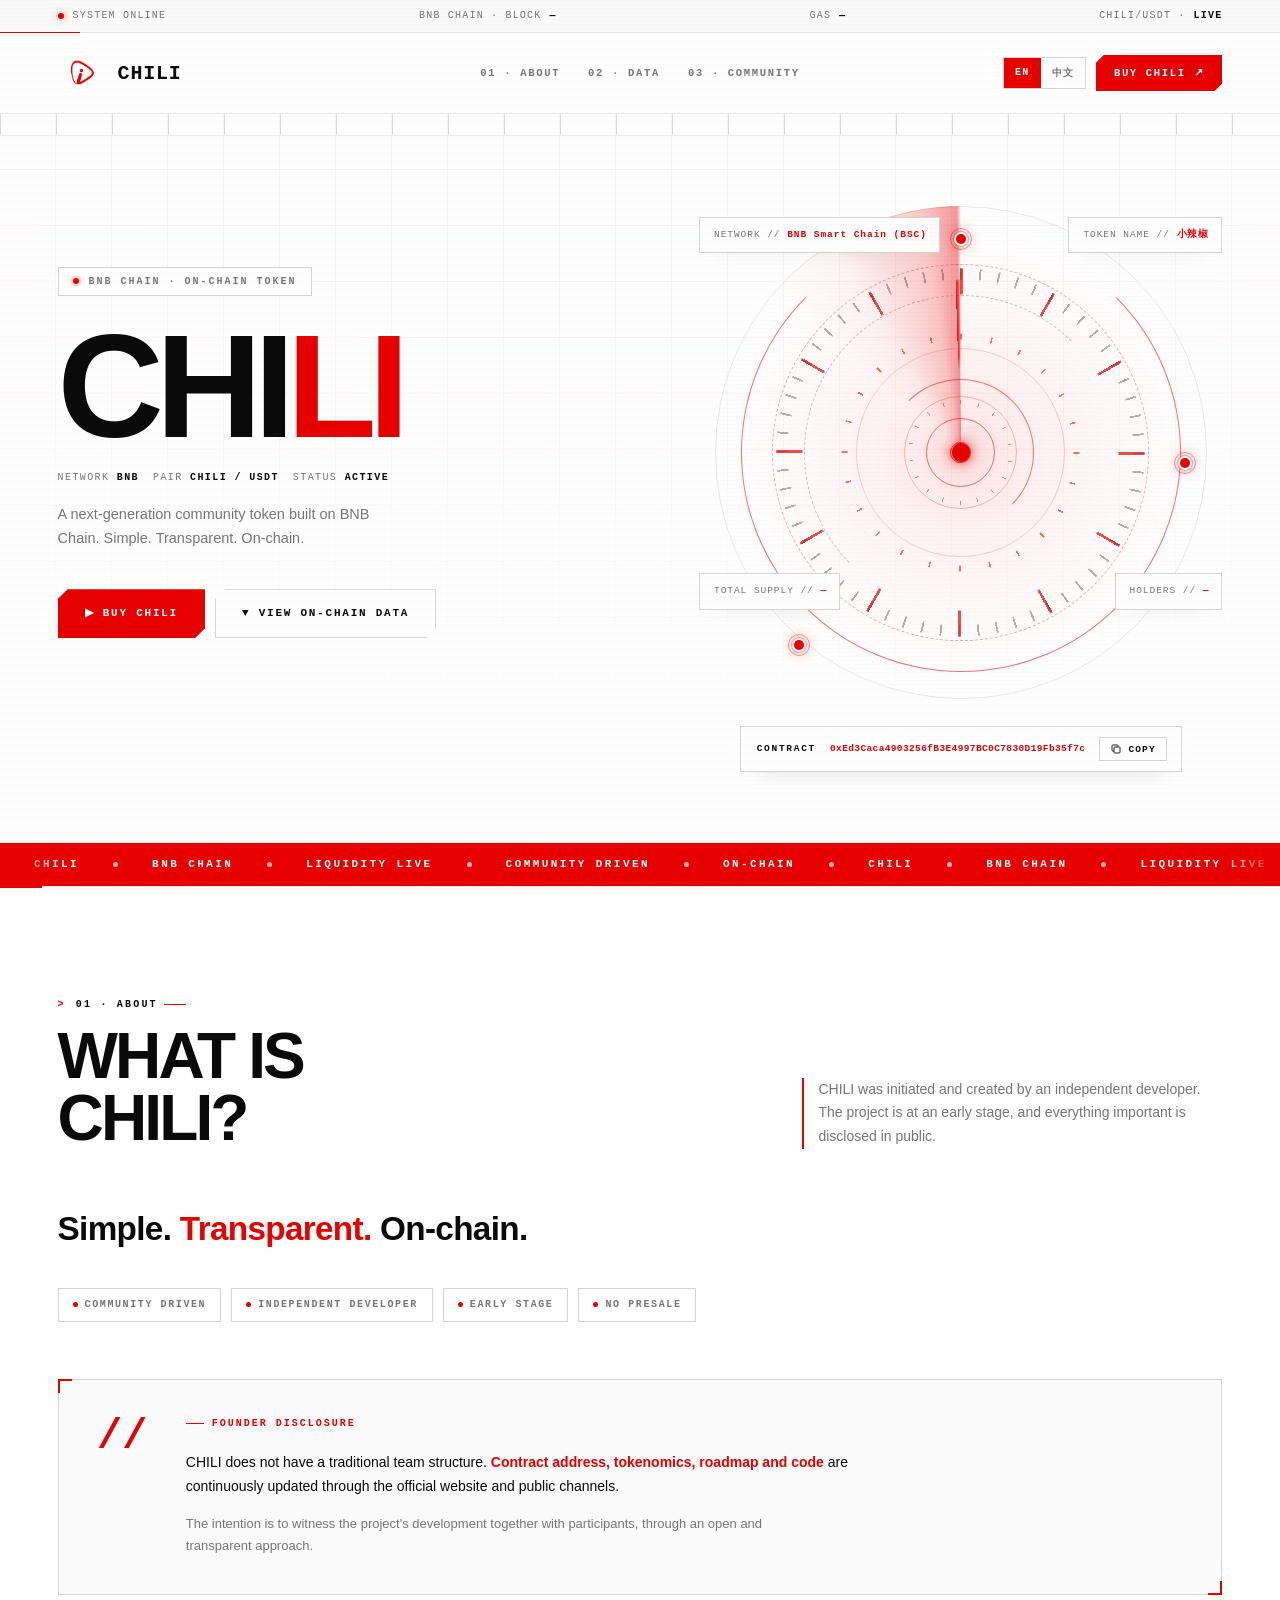
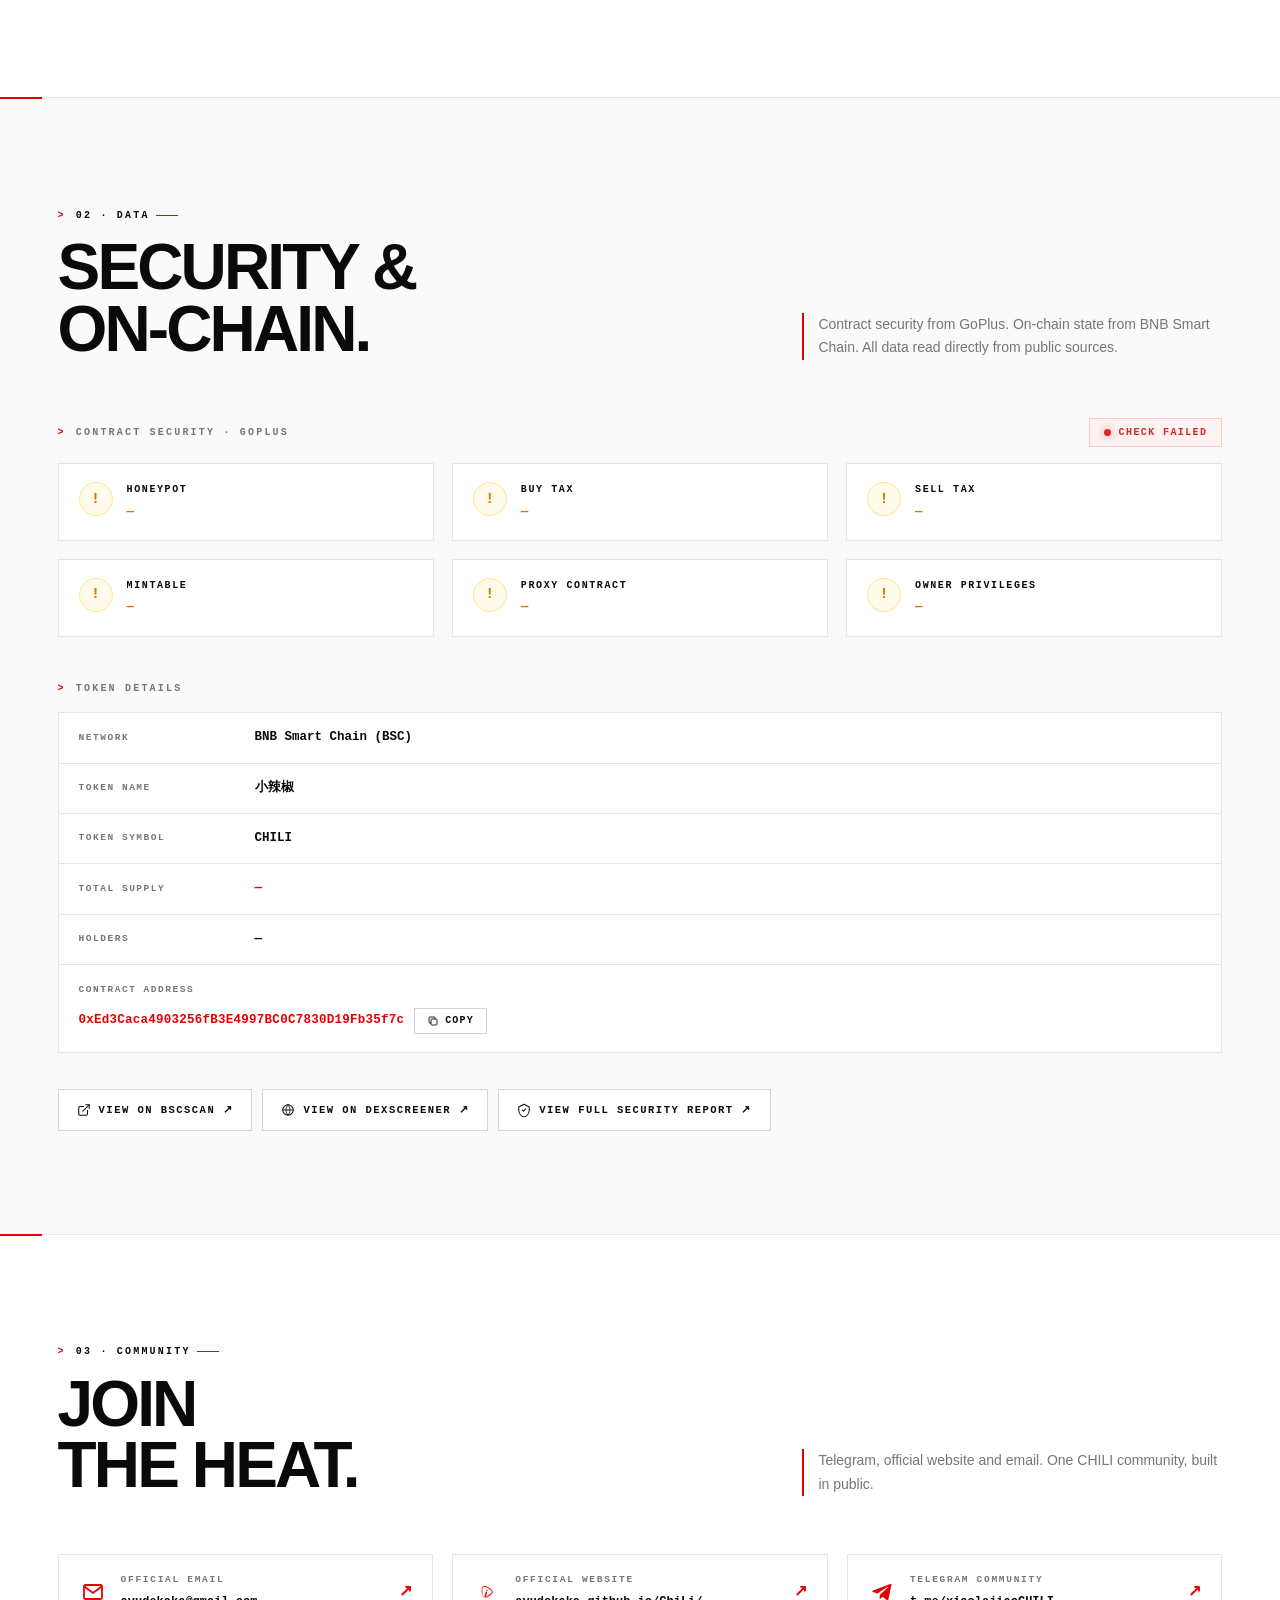
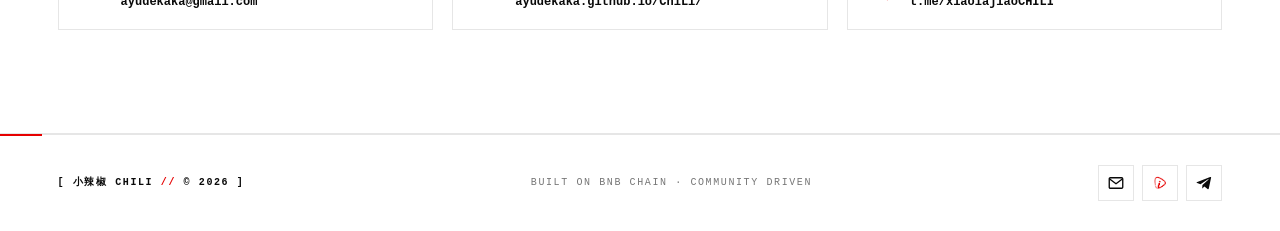
==== index.html @ 2e57b6fc "Update index.html" ====
<!DOCTYPE html>
<html lang="zh-CN">
<head>
<meta charset="UTF-8">
<meta name="viewport" content="width=device-width, initial-scale=1.0">
<title>小辣椒 CHILI 官方网站</title>
<!-- 把 sizes 改为 64x64，让浏览器使用更清晰的源图 -->
<link rel="icon" type="image/png" sizes="64x64" href="logo-red.png">
<link rel="apple-touch-icon" href="logo-red.png">

<style>

*, *::before, *::after { box-sizing: border-box; }
* { margin: 0; padding: 0; }

html {
  scroll-behavior: smooth;
  -webkit-text-size-adjust: 100%;
}

:root{
  --red:      #e60000;
  --red-hi:   #ff2b2b;
  --red-deep: #8f0000;

  --ink:      #0a0a0a;
  --ink-2:    #1c1c1c;
  --muted:    #767676;
  --muted-2:  #a3a3a3;

  --bg:       #ffffff;
  --bg-2:     #fafafa;
  --bg-3:     #f4f4f4;
  --line:     #e6e6e6;
  --line-2:   #d4d4d4;

  --green:    #16a34a;
  --green-bg: #f0fdf4;
  --green-bd: #bbf7d0;

  --mono: ui-monospace, SFMono-Regular, "SF Mono", Menlo,
          Consolas, "Liberation Mono", monospace;
  --sans: "Inter", "Helvetica Neue", Arial,
          "PingFang SC", "Microsoft YaHei", sans-serif;

  --pad: clamp(18px, 4.5vw, 60px);
  --sec-y: clamp(70px, 8vw, 120px);
}

body{
  font-family: var(--sans);
  background: var(--bg);
  color: var(--ink);
  line-height: 1.55;
  overflow-x: hidden;
  -webkit-font-smoothing: antialiased;
  font-variant-numeric: tabular-nums;
}

body::before{
  content: "";
  position: fixed;
  inset: 0;
  background: repeating-linear-gradient(
    0deg,
    transparent 0 3px,
    rgba(0,0,0,.012) 3px 4px
  );
  pointer-events: none;
  z-index: 9999;
  mix-blend-mode: multiply;
}

a { color: inherit; text-decoration: none; }

.wrap{
  max-width: 1400px;
  margin-inline: auto;
  padding-inline: var(--pad);
}

section[id]{ scroll-margin-top: 100px; }

@media (prefers-reduced-motion: reduce){
  *, *::before, *::after {
    animation-duration: 0.01ms !important;
    animation-iteration-count: 1 !important;
    transition-duration: 0.01ms !important;
    scroll-behavior: auto !important;
  }
}

/* TOP STATUS BAR */
.topbar{
  border-bottom: 1px solid var(--line);
  background: var(--bg-2);
  position: relative;
}
.topbar::after{
  content: "";
  position: absolute;
  left: 0; bottom: -1px;
  width: 80px; height: 1px;
  background: var(--red);
}
.topbar-inner{
  display: flex;
  align-items: center;
  justify-content: space-between;
  gap: 20px;
  height: 32px;
  font-family: var(--mono);
  font-size: 10px;
  letter-spacing: .12em;
  color: var(--muted);
  white-space: nowrap;
  overflow: hidden;
}
.topbar-inner b{ color: var(--ink); font-weight: 700; margin-left: 6px; }
.topbar-item{ display: inline-flex; align-items: center; gap: 2px; }
.dot{
  display: inline-block;
  width: 6px; height: 6px;
  margin-right: 7px;
  border-radius: 50%;
  background: var(--red);
  box-shadow: 0 0 8px rgba(230,0,0,.6);
  animation: blink 1.6s ease-in-out infinite;
  vertical-align: middle;
}
@keyframes blink{ 50% { opacity: .25; } }

/* NAV */
.navbar{
  position: sticky;
  top: 0;
  z-index: 100;
  background: rgba(255,255,255,.88);
  backdrop-filter: blur(18px) saturate(180%);
  -webkit-backdrop-filter: blur(18px) saturate(180%);
  border-bottom: 1px solid var(--line);
}
.nav-inner{
  display: grid;
  grid-template-columns: 1fr auto 1fr;
  align-items: center;
  gap: 20px;
  /* 导航栏高度从70px增加到80px，给更大的Logo留出空间 */
  height: 80px;
}
.logo{
  justify-self: start;
  font-family: var(--mono);
  font-size: 17px;
  font-weight: 800;
  letter-spacing: .04em;
  color: var(--ink);
  display: inline-flex;
  align-items: center;
  gap: 12px; /* 稍微增加间距 */
}
.logo .bracket{ color: var(--red); }
.logo .cursor{
  display: inline-block;
  width: 8px; height: 16px;
  margin-left: 3px;
  background: var(--red);
  animation: blink 1s steps(2) infinite;
}
.logo img{
  display: block;
  width: auto;
  /* Logo高度从38px增加到48px */
  height: 48px;
  max-width: 220px; /* 相应放宽最大宽度 */
  object-fit: contain;
}
.logo-text {
  font-family: var(--mono);
  /* 文字大小从17px增加到20px */
  font-size: 20px;
  font-weight: 800;
  letter-spacing: .04em;
  color: var(--ink);
  white-space: nowrap;
}

.nav-links{
  display: flex;
  align-items: center;
  gap: 2px;
  justify-self: center;
}
.nav-links a{
  padding: 8px 13px;
  font-family: var(--mono);
  font-size: 10.5px;
  font-weight: 600;
  letter-spacing: .16em;
  color: var(--muted);
  transition: color .2s, background .2s;
  position: relative;
}
.nav-links a:hover{
  color: var(--red);
  background: var(--bg-3);
}
.nav-right{
  justify-self: end;
  display: flex;
  align-items: center;
  gap: 10px;
}
.lang-switch{
  display: inline-flex;
  border: 1px solid var(--line-2);
  background: #fff;
  overflow: hidden;
}
.lang-switch button{
  appearance: none;
  background: transparent;
  border: 0;
  padding: 8px 11px;
  font-family: var(--mono);
  font-size: 10px;
  font-weight: 700;
  letter-spacing: .12em;
  color: var(--muted);
  cursor: pointer;
  transition: background .2s, color .2s;
}
.lang-switch button:hover{
  color: var(--ink);
  background: var(--bg-3);
}
.lang-switch button.active{
  background: var(--red);
  color: #fff;
}
.nav-cta{
  display: inline-flex;
  align-items: center;
  gap: 8px;
  padding: 10px 18px;
  background: var(--red);
  color: #fff;
  font-family: var(--mono);
  font-size: 10.5px;
  font-weight: 800;
  letter-spacing: .16em;
  transition: background .25s, transform .25s;
  clip-path: polygon(
    8px 0,
    100% 0,
    100% calc(100% - 8px),
    calc(100% - 8px) 100%,
    0 100%,
    0 8px
  );
}
.nav-cta:hover{
  background: var(--red-deep);
  transform: translateY(-1px);
}

/* HERO */
.hero{
  position: relative;
  border-bottom: 1px solid var(--line);
  overflow: hidden;
  background: var(--bg);
}
.hero-grid{
  position: absolute;
  inset: 0;
  background-image:
    linear-gradient(rgba(230,0,0,.055) 1px, transparent 1px),
    linear-gradient(90deg, rgba(230,0,0,.055) 1px, transparent 1px);
  background-size: 56px 56px;
  background-position: -1px -1px;
  -webkit-mask-image: radial-gradient(140% 90% at 50% 0%, #000 30%, transparent 100%);
          mask-image: radial-gradient(140% 90% at 50% 0%, #000 30%, transparent 100%);
  pointer-events: none;
}
.hero-ruler{
  position: absolute;
  top: 0; left: 0; right: 0;
  height: 22px;
  border-bottom: 1px solid var(--line);
  background-image: repeating-linear-gradient(
    90deg,
    var(--line-2) 0 1px,
    transparent 1px 56px
  );
  pointer-events: none;
  opacity: .85;
}
.hero-inner{
  position: relative;
  display: grid;
  grid-template-columns: 1.06fr .94fr;
  align-items: center;
  gap: clamp(24px, 4vw, 64px);
  padding-block: clamp(52px, 6vw, 92px) clamp(96px, 10vw, 140px);
  min-height: min(700px, 88vh);
}
.hero-eyebrow{
  display: inline-flex;
  align-items: center;
  gap: 10px;
  padding: 6px 14px;
  border: 1px solid var(--line-2);
  background: #fff;
  font-family: var(--mono);
  font-size: 10px;
  font-weight: 600;
  letter-spacing: .2em;
  color: var(--muted);
}
.hero-eyebrow i{
  width: 6px; height: 6px;
  border-radius: 50%;
  background: var(--red);
  box-shadow: 0 0 0 3px rgba(230,0,0,.15);
  animation: pulse 2.2s ease-in-out infinite;
}
@keyframes pulse{ 50% { box-shadow: 0 0 0 9px rgba(230,0,0,0); } }
.hero-title{
  font-family: var(--sans);
  font-size: clamp(76px, 11.5vw, 176px);
  line-height: .82;
  letter-spacing: -.055em;
  font-weight: 900;
  color: var(--ink);
  margin: clamp(20px, 2.4vw, 30px) 0 clamp(18px, 1.8vw, 26px);
  position: relative;
}
.hero-title span{ color: var(--red); }
.hero-sub{
  display: flex;
  flex-wrap: wrap;
  gap: 8px 14px;
  margin-bottom: 18px;
  font-family: var(--mono);
  font-size: 10px;
  letter-spacing: .14em;
  color: var(--muted);
}
.hero-sub b{ color: var(--ink); font-weight: 700; }
.hero-desc{
  max-width: 44ch;
  font-size: clamp(14.5px, 1.05vw, 16.5px);
  line-height: 1.65;
  color: var(--muted);
}
.hero-actions{
  display: flex;
  flex-wrap: wrap;
  gap: 10px;
  margin-top: clamp(26px, 3vw, 38px);
}
.btn{
  display: inline-flex;
  align-items: center;
  justify-content: center;
  gap: 9px;
  padding: 15px 26px;
  border: 1px solid transparent;
  font-family: var(--mono);
  font-size: 11px;
  font-weight: 800;
  letter-spacing: .16em;
  transition: transform .22s, background .22s,
              border-color .22s, color .22s;
  clip-path: polygon(
    10px 0,
    100% 0,
    100% calc(100% - 10px),
    calc(100% - 10px) 100%,
    0 100%,
    0 10px
  );
  position: relative;
  cursor: pointer;
}
.btn-primary{
  background: var(--red);
  color: #fff;
}
.btn-primary:hover{
  background: var(--red-deep);
  transform: translateY(-2px);
}
.btn-outline{
  background: #fff;
  border-color: var(--line-2);
  color: var(--ink);
}
.btn-outline:hover{
  border-color: var(--ink);
  background: var(--bg-3);
  transform: translateY(-2px);
}

/* HERO VISUAL */
.hero-visual{
  position: relative;
  width: 100%;
  max-width: 620px;
  aspect-ratio: 1 / 1;
  justify-self: center;
  display: grid;
  place-items: center;
  isolation: isolate;
}
.hero-visual::before{
  content: "";
  position: absolute;
  width: 100%;
  aspect-ratio: 1;
  border-radius: 50%;
  background: radial-gradient(circle,
    rgba(230,0,0,.1) 0%,
    rgba(230,0,0,.045) 28%,
    rgba(230,0,0,.015) 48%,
    transparent 68%);
  filter: blur(14px);
  z-index: 0;
}
.hv-ticks{
  position: absolute;
  inset: 0;
  border-radius: 50%;
  background: repeating-conic-gradient(
    from 0deg,
    rgba(0,0,0,.3) 0deg 0.6deg,
    transparent 0.6deg 6deg
  );
  -webkit-mask: radial-gradient(circle,
    transparent 46.5%, #000 47%, #000 49.6%, transparent 50%);
          mask: radial-gradient(circle,
    transparent 46.5%, #000 47%, #000 49.6%, transparent 50%);
  pointer-events: none;
}
.hv-ticks-major{
  position: absolute;
  inset: 0;
  border-radius: 50%;
  background: repeating-conic-gradient(
    from 0deg,
    rgba(230,0,0,.7) 0deg 0.9deg,
    transparent 0.9deg 30deg
  );
  -webkit-mask: radial-gradient(circle,
    transparent 42.5%, #000 43%, #000 49.6%, transparent 50%);
          mask: radial-gradient(circle,
    transparent 42.5%, #000 43%, #000 49.6%, transparent 50%);
  pointer-events: none;
}
.hv-ticks-inner{
  position: absolute;
  inset: 18%;
  border-radius: 50%;
  background: repeating-conic-gradient(
    from 0deg,
    rgba(230,0,0,.55) 0deg 0.8deg,
    transparent 0.8deg 15deg
  );
  -webkit-mask: radial-gradient(circle,
    transparent 47.5%, #000 48%, #000 50%, transparent 50.4%);
          mask: radial-gradient(circle,
    transparent 47.5%, #000 48%, #000 50%, transparent 50.4%);
  pointer-events: none;
}
.hv-ticks-center{
  position: absolute;
  inset: 36%;
  border-radius: 50%;
  background: repeating-conic-gradient(
    from 0deg,
    rgba(230,0,0,.45) 0deg 1deg,
    transparent 1deg 20deg
  );
  -webkit-mask: radial-gradient(circle,
    transparent 46%, #000 47%, #000 50%, transparent 51%);
          mask: radial-gradient(circle,
    transparent 46%, #000 47%, #000 50%, transparent 51%);
  pointer-events: none;
}
.hv-ring-outer{
  position: absolute;
  inset: 3%;
  border-radius: 50%;
  border: 1px solid rgba(0,0,0,.1);
  pointer-events: none;
}
.hv-ring-mid{
  position: absolute;
  inset: 14%;
  border-radius: 50%;
  border: 1px dashed rgba(230,0,0,.35);
  pointer-events: none;
}
.hv-ring-inner{
  position: absolute;
  inset: 30%;
  border-radius: 50%;
  border: 1px solid rgba(230,0,0,.18);
  pointer-events: none;
}
.hv-orbit-a{
  position: absolute;
  inset: 8%;
  border-radius: 50%;
  border: 1.5px solid rgba(230,0,0,.55);
  border-top-color: transparent;
  animation: hvSpin 22s linear infinite;
  pointer-events: none;
}
.hv-orbit-b{
  position: absolute;
  inset: 20%;
  border-radius: 50%;
  border: 1px dashed rgba(0,0,0,.24);
  border-bottom-color: transparent;
  border-right-color: transparent;
  animation: hvSpin 32s linear infinite reverse;
  pointer-events: none;
}
.hv-orbit-c{
  position: absolute;
  inset: 36%;
  border-radius: 50%;
  border: 1px solid rgba(230,0,0,.5);
  border-left-color: transparent;
  border-bottom-color: transparent;
  animation: hvSpin 14s linear infinite;
  pointer-events: none;
}
@keyframes hvSpin{ to { transform: rotate(360deg); } }
.hv-scan{
  position: absolute;
  inset: 3%;
  border-radius: 50%;
  background: conic-gradient(
    from 0deg,
    transparent 0deg,
    transparent 310deg,
    rgba(230,0,0,.04) 328deg,
    rgba(230,0,0,.2) 350deg,
    rgba(230,0,0,.4) 359deg,
    transparent 360deg
  );
  animation: hvSpin 9s linear infinite;
  pointer-events: none;
  z-index: 3;
}
.hv-scan::after{
  content: "";
  position: absolute;
  inset: 0;
  border-radius: 50%;
  background: conic-gradient(
    from 358.2deg,
    rgba(230,0,0,.9) 0deg,
    transparent 1.8deg,
    transparent 360deg
  );
  -webkit-mask: radial-gradient(circle,
    transparent 24%, #000 28%, #000 49%, transparent 50%);
          mask: radial-gradient(circle,
    transparent 24%, #000 28%, #000 49%, transparent 50%);
}
.hv-core{
  position: relative;
  z-index: 6;
  width: 3.5%;
  aspect-ratio: 1;
  border-radius: 50%;
  background: var(--red);
  box-shadow:
    0 0 12px rgba(230,0,0,.85),
    0 0 30px rgba(230,0,0,.45),
    0 0 60px rgba(230,0,0,.2);
  animation: hvCorePulse 2.6s ease-in-out infinite;
}
.hv-core::before{
  content: "";
  position: absolute;
  inset: -140%;
  border-radius: 50%;
  border: 1px solid rgba(230,0,0,.55);
  animation: hvRing 2.6s ease-out infinite;
}
.hv-core::after{
  content: "";
  position: absolute;
  inset: -260%;
  border-radius: 50%;
  border: 1px solid rgba(230,0,0,.25);
  animation: hvRing 2.6s ease-out 1.3s infinite;
}
@keyframes hvCorePulse{
  0%, 100% {
    transform: scale(1);
    box-shadow:
      0 0 12px rgba(230,0,0,.85),
      0 0 30px rgba(230,0,0,.45),
      0 0 60px rgba(230,0,0,.2);
  }
  50% {
    transform: scale(1.35);
    box-shadow:
      0 0 18px rgba(230,0,0,1),
      0 0 45px rgba(230,0,0,.6),
      0 0 90px rgba(230,0,0,.3);
  }
}
@keyframes hvRing{
  0%   { transform: scale(.7); opacity: .9; }
  100% { transform: scale(1.6); opacity: 0; }
}
.hv-halo{
  position: absolute;
  width: 4%;
  aspect-ratio: 1;
  border-radius: 50%;
  border: 1px solid rgba(230,0,0,.5);
  z-index: 5;
  pointer-events: none;
  animation: hvHalo 4.4s ease-out infinite;
}
.hv-halo-2{ animation-delay: 2.2s; }
@keyframes hvHalo{
  0%   { transform: scale(.8); opacity: .85; }
  100% { transform: scale(7); opacity: 0; }
}
.hv-node{
  position: absolute;
  width: 12px; height: 12px;
  z-index: 7;
  pointer-events: none;
}
.hv-node::before{
  content: "";
  position: absolute;
  inset: 50%;
  width: 10px; height: 10px;
  margin: -5px 0 0 -5px;
  border-radius: 50%;
  background: var(--red);
  box-shadow:
    0 0 0 2px rgba(255,255,255,.95),
    0 0 0 3px rgba(230,0,0,.3),
    0 0 16px rgba(230,0,0,.9);
  animation: hvNodePulse 3s ease-in-out infinite;
}
.hv-node::after{
  content: "";
  position: absolute;
  inset: 50%;
  width: 22px; height: 22px;
  margin: -11px 0 0 -11px;
  border: 1px solid rgba(230,0,0,.4);
  border-radius: 50%;
  animation: hvNodeHalo 3s ease-out infinite;
}
@keyframes hvNodePulse{ 50% { transform: scale(.6); opacity: .65; } }
@keyframes hvNodeHalo{
  0%   { transform: scale(.55); opacity: .9; }
  100% { transform: scale(1.7); opacity: 0; }
}
.hv-node-1{ top: 8%;  left: 50%; margin-left: -6px; }
.hv-node-1::before{ animation-delay: 0s; }
.hv-node-2{ top: 52%;  right: 6%; margin-top: -6px; }
.hv-node-2::before{ animation-delay: 1.1s; }
.hv-node-3{ bottom: 12%; left: 18%; }
.hv-node-3::before{ animation-delay: 2.2s; }

.readout{
  position: absolute;
  z-index: 8;
  padding: 8px 12px 8px 14px;
  border: 1px solid var(--line-2);
  background: rgba(255,255,255,.94);
  backdrop-filter: blur(10px);
  -webkit-backdrop-filter: blur(10px);
  font-family: var(--mono);
  font-size: 9.5px;
  line-height: 1.9;
  letter-spacing: .1em;
  color: var(--muted);
  white-space: nowrap;
  box-shadow: 0 8px 22px -16px rgba(0,0,0,.35);
}
.readout b{ color: var(--ink); font-weight: 700; }
.readout b.red{ color: var(--red); }

.readout-1{ top: 5%;  left: 0; }
.readout-2{ top: 5%;  right: 0; }
.readout-3{ bottom: 20%; left: 0; }
.readout-4{ bottom: 20%; right: 0; }

.contract-strip{
  position: absolute;
  left: 50%;
  bottom: -58px;
  transform: translateX(-50%);
  z-index: 9;
  display: inline-flex;
  align-items: center;
  gap: 14px;
  padding: 10px 14px 10px 16px;
  border: 1px solid var(--line-2);
  background: rgba(255,255,255,.96);
  backdrop-filter: blur(10px);
  -webkit-backdrop-filter: blur(10px);
  font-family: var(--mono);
  font-size: 9.5px;
  letter-spacing: .08em;
  color: var(--muted);
  white-space: nowrap;
  box-shadow: 0 10px 26px -18px rgba(0,0,0,.35);
}
.contract-strip-label{
  font-weight: 700;
  letter-spacing: .18em;
  color: var(--ink);
}
.contract-strip-value{
  color: var(--red);
  font-weight: 700;
  letter-spacing: .04em;
}
.contract-strip-copy{
  display: inline-flex;
  align-items: center;
  gap: 6px;
  padding: 5px 10px;
  border: 1px solid var(--line-2);
  background: #fff;
  color: var(--ink);
  font-family: var(--mono);
  font-size: 9.5px;
  font-weight: 700;
  letter-spacing: .12em;
  cursor: pointer;
  transition: color .2s, border-color .2s, background .2s;
}
.contract-strip-copy:hover{
  color: var(--red);
  border-color: var(--red);
  background: var(--bg-2);
}
.contract-strip-copy svg{
  width: 12px;
  height: 12px;
  display: block;
}
.contract-strip-copy.copied{
  color: var(--red);
  border-color: var(--red);
  background: var(--bg-2);
}

/* MARQUEE */
.marquee{
  border-bottom: 1px solid var(--line);
  background: var(--red);
  color: #fff;
  overflow: hidden;
  height: 44px;
  display: flex;
  align-items: center;
  position: relative;
}
.marquee::before,
.marquee::after{
  content: "";
  position: absolute;
  top: 0; bottom: 0;
  width: 60px;
  z-index: 2;
  pointer-events: none;
}
.marquee::before{
  left: 0;
  background: linear-gradient(90deg, var(--red), transparent);
}
.marquee::after{
  right: 0;
  background: linear-gradient(-90deg, var(--red), transparent);
}
.marquee-track{
  display: flex;
  align-items: center;
  gap: 34px;
  padding-left: 34px;
  white-space: nowrap;
  animation: marquee 42s linear infinite;
  font-family: var(--mono);
  font-size: 11px;
  font-weight: 700;
  letter-spacing: .22em;
}
.marquee-track i{
  display: inline-block;
  width: 5px; height: 5px;
  border-radius: 50%;
  background: #fff;
  opacity: .7;
}
@keyframes marquee{ to { transform: translateX(-50%); } }

/* SECTION */
.section{
  padding-block: var(--sec-y);
  border-bottom: 1px solid var(--line);
  position: relative;
  background: #ffffff;
}
.section::before{
  content: "";
  position: absolute;
  top: -1px; left: 0;
  width: 42px; height: 2px;
  background: var(--red);
}
.section--soft{ background: var(--bg-2); }

.section-head{
  display: grid;
  grid-template-columns: minmax(0, 1fr) minmax(0, 420px);
  align-items: end;
  gap: clamp(20px, 4vw, 60px);
  margin-bottom: clamp(36px, 4.5vw, 64px);
  position: relative;
  z-index: 1;
}
.section-tag{
  display: inline-flex;
  align-items: center;
  gap: 10px;
  margin-bottom: 14px;
  font-family: var(--mono);
  font-size: 10px;
  font-weight: 700;
  letter-spacing: .22em;
  color: var(--ink);
}
.section-tag::before{
  content: ">";
  color: var(--red);
  font-weight: 900;
}
.section-tag::after{
  content: "";
  width: 22px; height: 1px;
  background: var(--red);
  margin-left: -4px;
}
.section-title{
  font-size: clamp(38px, 5vw, 64px);
  line-height: .96;
  letter-spacing: -.045em;
  font-weight: 900;
  color: var(--ink);
  position: relative;
}
.section-lead{
  font-size: clamp(14px, 1.02vw, 15.5px);
  line-height: 1.7;
  color: var(--muted);
  padding-left: 14px;
  border-left: 2px solid var(--red);
}

/* 关于 CHILI */
.about-statement{
  font-size: clamp(26px, 2.6vw, 40px);
  line-height: 1.3;
  letter-spacing: -.02em;
  font-weight: 800;
  color: var(--ink);
  max-width: 32ch;
  margin-bottom: clamp(28px, 3vw, 42px);
  position: relative;
  z-index: 1;
}
.about-statement em{
  font-style: normal;
  color: var(--red);
}
.about-tags{
  display: flex;
  flex-wrap: wrap;
  gap: 10px;
  margin-bottom: clamp(36px, 4.5vw, 60px);
  position: relative;
  z-index: 1;
}
.about-tag{
  display: inline-flex;
  align-items: center;
  gap: 7px;
  padding: 8px 14px;
  border: 1px solid var(--line-2);
  background: #fff;
  font-family: var(--mono);
  font-size: 10px;
  font-weight: 700;
  letter-spacing: .16em;
  color: var(--muted);
  transition: color .2s, border-color .2s;
}
.about-tag:hover{
  color: var(--red);
  border-color: var(--red);
}
.about-tag::before{
  content: "";
  width: 5px; height: 5px;
  border-radius: 50%;
  background: var(--red);
}
.about-note{
  padding: clamp(24px, 2.8vw, 36px) clamp(24px, 3vw, 44px);
  border: 1px solid var(--line-2);
  background: var(--bg-2);
  position: relative;
  z-index: 1;
  display: grid;
  grid-template-columns: auto 1fr;
  gap: clamp(20px, 3vw, 40px);
  align-items: start;
}
.about-note::before{
  content: "";
  position: absolute;
  top: -1px; left: -1px;
  width: 14px; height: 14px;
  border-top: 2px solid var(--red);
  border-left: 2px solid var(--red);
}
.about-note::after{
  content: "";
  position: absolute;
  bottom: -1px; right: -1px;
  width: 14px; height: 14px;
  border-bottom: 2px solid var(--red);
  border-right: 2px solid var(--red);
}
.about-note-mark{
  font-family: var(--mono);
  font-size: 42px;
  font-weight: 900;
  line-height: 1;
  color: var(--red);
  user-select: none;
}
.about-note-body{
  display: flex;
  flex-direction: column;
  gap: 14px;
}
.about-note-tag{
  display: inline-flex;
  align-items: center;
  gap: 8px;
  font-family: var(--mono);
  font-size: 10px;
  font-weight: 700;
  letter-spacing: .2em;
  color: var(--red);
  margin-bottom: 4px;
}
.about-note-tag::before{
  content: "";
  width: 18px; height: 1px;
  background: var(--red);
}
.about-note p{
  font-size: clamp(14px, 1.05vw, 15.5px);
  line-height: 1.75;
  color: var(--ink);
  max-width: 88ch;
}
.about-note p + p{
  color: var(--muted);
  font-size: clamp(13px, 1vw, 14.5px);
}
.about-note strong{
  color: var(--red);
  font-weight: 700;
}

/* 安全检测 */
.security-section{
  margin-bottom: clamp(28px, 3.5vw, 44px);
  position: relative;
  z-index: 1;
}
.security-header{
  display: flex;
  align-items: center;
  justify-content: space-between;
  gap: 16px;
  margin-bottom: 16px;
  flex-wrap: wrap;
}
.security-title{
  font-family: var(--mono);
  font-size: 10px;
  font-weight: 700;
  letter-spacing: .22em;
  color: var(--muted);
  display: flex;
  align-items: center;
  gap: 10px;
}
.security-title::before{
  content: ">";
  color: var(--red);
  font-weight: 900;
}
.security-badge{
  display: inline-flex;
  align-items: center;
  gap: 8px;
  padding: 6px 14px;
  border: 1px solid var(--green-bd);
  background: var(--green-bg);
  font-family: var(--mono);
  font-size: 10px;
  font-weight: 700;
  letter-spacing: .14em;
  color: var(--green);
}
.security-badge i{
  width: 7px; height: 7px;
  border-radius: 50%;
  background: var(--green);
  box-shadow: 0 0 8px rgba(22,163,74,.5);
  animation: blink 1.6s ease-in-out infinite;
}
.security-badge.risk{
  border-color: #fecaca;
  background: #fef2f2;
  color: #dc2626;
}
.security-badge.risk i{
  background: #dc2626;
  box-shadow: 0 0 8px rgba(220,38,38,.5);
}
.security-grid{
  display: grid;
  grid-template-columns: repeat(3, 1fr);
  gap: clamp(12px, 1.4vw, 18px);
}
.security-check{
  display: flex;
  align-items: flex-start;
  gap: 14px;
  padding: 18px 20px;
  border: 1px solid var(--line);
  background: #fff;
  transition: border-color .25s, box-shadow .25s;
}
.security-check:hover{
  border-color: var(--line-2);
  box-shadow: 0 10px 24px -20px rgba(0,0,0,.3);
}
.security-check-icon{
  width: 34px;
  height: 34px;
  flex: 0 0 34px;
  display: grid;
  place-items: center;
  border-radius: 50%;
  font-family: var(--mono);
  font-size: 15px;
  font-weight: 900;
}
.security-check-icon.pass{
  background: var(--green-bg);
  border: 1px solid var(--green-bd);
  color: var(--green);
}
.security-check-icon.fail{
  background: #fef2f2;
  border: 1px solid #fecaca;
  color: #dc2626;
}
.security-check-icon.warn{
  background: #fffbeb;
  border: 1px solid #fde68a;
  color: #d97706;
}
.security-check-body{ min-width: 0; }
.security-check-name{
  font-family: var(--mono);
  font-size: 10px;
  font-weight: 700;
  letter-spacing: .16em;
  color: var(--ink);
  margin-bottom: 5px;
}
.security-check-value{
  font-family: var(--mono);
  font-size: 12.5px;
  font-weight: 700;
  color: var(--muted);
  word-break: break-word;
}
.security-check-value.pass{ color: var(--green); }
.security-check-value.fail{ color: #dc2626; }
.security-check-value.warn{ color: #d97706; }

/* —— 代币详情表 —— */
.detail-section{
  position: relative;
  z-index: 1;
}
.detail-header{
  display: flex;
  align-items: center;
  justify-content: space-between;
  gap: 16px;
  margin-bottom: 16px;
  flex-wrap: wrap;
}
.detail-title{
  font-family: var(--mono);
  font-size: 10px;
  font-weight: 700;
  letter-spacing: .22em;
  color: var(--muted);
  display: flex;
  align-items: center;
  gap: 10px;
}
.detail-title::before{
  content: ">";
  color: var(--red);
  font-weight: 900;
}

.detail-table{
  border: 1px solid var(--line);
  background: #fff;
}
.detail-row{
  display: grid;
  grid-template-columns: minmax(0, 160px) minmax(0, 1fr);
  gap: 16px;
  padding: 15px 20px;
  border-bottom: 1px solid var(--line);
  align-items: center;
}
.detail-row:last-child{ border-bottom: none; }
.detail-row-label{
  font-family: var(--mono);
  font-size: 9.5px;
  font-weight: 700;
  letter-spacing: .16em;
  color: var(--muted);
}
.detail-row-value{
  font-family: var(--mono);
  font-size: 12.5px;
  font-weight: 700;
  color: var(--ink);
  word-break: break-all;
}
.detail-row-value.accent{ color: var(--red); }

.detail-row--contract{
  display: block;
  padding: 18px 20px;
}
.detail-row--contract .detail-row-label{
  display: block;
  margin-bottom: 10px;
}
.contract-inline{
  display: flex;
  align-items: center;
  gap: 10px;
  flex-wrap: wrap;
}
.contract-inline-value{
  font-family: var(--mono);
  font-size: 12.5px;
  font-weight: 700;
  color: var(--red);
  word-break: break-all;
  letter-spacing: .02em;
}
.contract-inline-copy{
  display: inline-flex;
  align-items: center;
  gap: 6px;
  padding: 6px 12px;
  border: 1px solid var(--line-2);
  background: #fff;
  color: var(--ink);
  font-family: var(--mono);
  font-size: 10px;
  font-weight: 700;
  letter-spacing: .12em;
  cursor: pointer;
  transition: color .2s, border-color .2s, background .2s;
  flex: 0 0 auto;
}
.contract-inline-copy:hover{
  color: var(--red);
  border-color: var(--red);
  background: var(--bg-2);
}
.contract-inline-copy svg{
  width: 12px;
  height: 12px;
  display: block;
}
.contract-inline-copy.copied{
  color: var(--red);
  border-color: var(--red);
  background: var(--bg-2);
}

.data-actions{
  display: flex;
  flex-wrap: wrap;
  gap: 10px;
  margin-top: clamp(24px, 3vw, 36px);
  position: relative;
  z-index: 1;
}
.data-action{
  display: inline-flex;
  align-items: center;
  gap: 8px;
  padding: 12px 18px;
  border: 1px solid var(--line-2);
  background: #fff;
  font-family: var(--mono);
  font-size: 10.5px;
  font-weight: 700;
  letter-spacing: .14em;
  color: var(--ink);
  transition: color .2s, border-color .2s, background .2s;
  cursor: pointer;
}
.data-action:hover{
  color: var(--red);
  border-color: var(--red);
  background: var(--bg-2);
}
.data-action svg{
  width: 14px;
  height: 14px;
  display: block;
}

/* 社区 */
.contact-links{
  display: grid;
  grid-template-columns: repeat(3, 1fr);
  gap: clamp(14px, 1.5vw, 20px);
  margin-top: clamp(28px, 3vw, 40px);
  position: relative;
  z-index: 1;
}
.contact-link{
  display: flex;
  align-items: center;
  justify-content: space-between;
  gap: 16px;
  padding: 18px 20px;
  border: 1px solid var(--line);
  background: #fff;
  transition: transform .25s, border-color .25s, box-shadow .25s;
}
.contact-link:hover{
  transform: translateY(-3px);
  border-color: var(--red);
  box-shadow: 0 12px 28px -22px rgba(230,0,0,.55);
}
.contact-link-main{
  display: flex;
  align-items: center;
  gap: 14px;
  min-width: 0;
}
.contact-link-icon{
  width: 28px;
  height: 28px;
  flex: 0 0 28px;
  display: grid;
  place-items: center;
  color: var(--red);
}
.contact-link-icon img{
  width: 24px;
  height: 24px;
  display: block;
  object-fit: contain;
}
.contact-link-icon svg{
  width: 24px;
  height: 24px;
  display: block;
}
.contact-link-label{
  font-family: var(--mono);
  font-size: 9.5px;
  font-weight: 700;
  letter-spacing: .18em;
  color: var(--muted);
}
.contact-link-value{
  margin-top: 5px;
  font-family: var(--mono);
  font-size: 12px;
  font-weight: 700;
  color: var(--ink);
  word-break: break-all;
}
.contact-link-arrow{
  color: var(--red);
  font-family: var(--mono);
  font-weight: 900;
  flex: 0 0 auto;
}

/* FOOTER */
footer{
  padding-block: 30px;
  background: #fff;
  border-top: 1px solid var(--line);
  position: relative;
}
footer::before{
  content: "";
  position: absolute;
  top: -1px; left: 0;
  width: 42px; height: 2px;
  background: var(--red);
}
.footer-inner{
  display: flex;
  flex-wrap: wrap;
  align-items: center;
  justify-content: space-between;
  gap: 16px;
  font-family: var(--mono);
  font-size: 10px;
  letter-spacing: .16em;
  color: var(--muted);
}
.footer-inner .brand{ color: var(--ink); font-weight: 700; }
.footer-inner .brand em{ color: var(--red); font-style: normal; }
.footer-links{
  display: flex;
  align-items: center;
  gap: 8px;
}
.footer-links a{
  display: inline-grid;
  place-items: center;
  width: 36px;
  height: 36px;
  border: 1px solid var(--line);
  background: #fff;
  color: var(--ink);
  transition: color .2s, border-color .2s,
              background .2s, transform .2s;
}
.footer-links a img{
  width: 24px;
  height: 24px;
  display: block;
  object-fit: contain;
}
.footer-links a svg{
  width: 18px;
  height: 18px;
  display: block;
}
.footer-links a:hover{
  color: var(--red);
  border-color: var(--red);
  background: var(--bg-2);
  transform: translateY(-2px);
}

/* RESPONSIVE */
@media (max-width: 1080px){
  .topbar-inner span:nth-child(n+3){ display: none; }
  .nav-links{ display: none; }
  .nav-inner{ grid-template-columns: 1fr auto; }

  .hero-inner{
    grid-template-columns: 1fr;
    min-height: auto;
    padding-block: 52px 60px 120px;
    gap: 60px;
  }
  .hero-visual{ max-width: 460px; }

  .section-head{
    grid-template-columns: 1fr;
    align-items: start;
    gap: 18px;
  }

  .security-grid{ grid-template-columns: repeat(2, 1fr); }
  .about-note{ grid-template-columns: 1fr; gap: 12px; }
  .about-note-mark{ font-size: 32px; }
  .contact-links{ grid-template-columns: 1fr; }
}

@media (max-width: 680px){
  .topbar-inner span:nth-child(n+2){ display: none; }

  .hero-ruler{ display: none; }

  .hero-title{ letter-spacing: -.045em; }

  .hero-visual{ max-width: 320px; }

  .readout{ font-size: 8.5px; padding: 7px 10px 7px 12px; }
  .readout-1{ top: 3%; left: -4px; }
  .readout-2{ top: 3%; right: -4px; }
  .readout-3{ bottom: 18%; left: -4px; }
  .readout-4{ bottom: 18%; right: -4px; }

  .contract-strip{
    bottom: -70px;
    gap: 8px;
    padding: 8px 10px 8px 12px;
    font-size: 8px;
    max-width: calc(100% - 16px);
  }
  .contract-strip-value{
    max-width: 130px;
    overflow: hidden;
    text-overflow: ellipsis;
  }
  .contract-strip-copy{
    padding: 4px 8px;
    font-size: 8px;
  }
  .contract-strip-copy svg{ width: 10px; height: 10px; }

  .security-grid{ grid-template-columns: 1fr; }

  .detail-row{
    display: block;
    padding: 16px 18px;
  }
  .detail-row-label{
    display: block;
    margin-bottom: 8px;
    font-size: 9px;
    letter-spacing: .22em;
    color: var(--muted-2);
  }
  .detail-row-value{
    display: block;
    font-size: 13px;
    line-height: 1.5;
  }

  .detail-row--contract{
    padding: 16px 18px;
  }
  .detail-row--contract .detail-row-label{
    margin-bottom: 10px;
  }
  .contract-inline{
    flex-direction: column;
    align-items: stretch;
    gap: 10px;
  }
  .contract-inline-value{
    font-size: 12px;
    line-height: 1.55;
    word-break: break-all;
  }
  .contract-inline-copy{
    justify-content: center;
    padding: 9px 12px;
  }

  .hero-actions{ flex-direction: column; align-items: stretch; }
  .btn{ width: 100%; }

  .footer-inner{ flex-direction: column; align-items: flex-start; }

  .nav-cta{ padding: 9px 12px; font-size: 9.5px; }
  .lang-switch button{ padding: 7px 9px; font-size: 9.5px; }

  /* 手机端导航栏高度恢复，Logo 适当调小，避免挤压 */
  .nav-inner{
    height: 70px;
  }
  .logo img{
    height: 38px;
    max-width: 160px;
  }
  .logo-text {
    font-size: 15px;
  }
}
</style>
</head>

<body>
<!-- TOP STATUS BAR -->
<div class="topbar">
  <div class="wrap topbar-inner">
    <span class="topbar-item">
      <i class="dot"></i>
      <span data-en="SYSTEM ONLINE" data-zh="系统在线">SYSTEM ONLINE</span>
    </span>
    <span class="topbar-item">
      <span data-en="BNB CHAIN · BLOCK" data-zh="BNB 链 · 区块">BNB CHAIN · BLOCK</span>
      <b id="blockNum">—</b>
    </span>
    <span class="topbar-item">
      <span data-en="GAS" data-zh="GAS">GAS</span>
      <b id="gasPrice">—</b>
    </span>
    <span class="topbar-item" data-en-html="CHILI/USDT · <b>LIVE</b>"
          data-zh-html="CHILI/USDT · <b>实时</b>">
      CHILI/USDT · <b>LIVE</b>
    </span>
  </div>
</div>

<!-- NAV -->
<nav class="navbar">
  <div class="wrap nav-inner">
    <a class="logo" href="#" aria-label="小辣椒 CHILI">
      <img src="logo-red.png" alt="小辣椒 CHILI">
      <span class="logo-text" data-en="CHILI" data-zh="小辣椒 CHILI">小辣椒 CHILI</span>
    </a>

    <div class="nav-links">
      <a href="#about" data-en="01 · ABOUT" data-zh="01 · 关于">01 · ABOUT</a>
      <a href="#data" data-en="02 · DATA" data-zh="02 · 数据">02 · DATA</a>
      <a href="#community" data-en="03 · COMMUNITY" data-zh="03 · 社区">03 · COMMUNITY</a>
    </div>

    <div class="nav-right">
      <div class="lang-switch" role="group" aria-label="Language">
        <button type="button" data-lang="en" class="active">EN</button>
        <button type="button" data-lang="zh">中文</button>
      </div>
      <a class="nav-cta"
         href="https://pancakeswap.finance/"
         target="_blank" rel="noopener"
         data-en="BUY CHILI ↗" data-zh="购买 CHILI ↗">
        BUY CHILI ↗
      </a>
    </div>
  </div>
</nav>

<!-- HERO -->
<header class="hero">
  <div class="hero-grid"></div>
  <div class="hero-ruler"></div>
  <div class="wrap hero-inner">
    <div class="hero-content">
      <div class="hero-eyebrow"
           data-en-html="<i></i> BNB CHAIN · ON-CHAIN TOKEN"
           data-zh-html="<i></i> BNB 链 · 链上代币">
        <i></i> BNB CHAIN · ON-CHAIN TOKEN
      </div>
      <h1 class="hero-title">CHI<span>LI</span></h1>
      <div class="hero-sub">
        <span data-en-html="NETWORK <b>BNB</b>"
              data-zh-html="网络 <b>BNB</b>">
          NETWORK <b>BNB</b>
        </span>
        <span data-en-html="PAIR <b>CHILI / USDT</b>"
              data-zh-html="交易对 <b>CHILI / USDT</b>">
          PAIR <b>CHILI / USDT</b>
        </span>
        <span data-en-html="STATUS <b>ACTIVE</b>"
              data-zh-html="状态 <b>运行中</b>">
          STATUS <b>ACTIVE</b>
        </span>
      </div>
      <p class="hero-desc"
         data-en="A next-generation community token built on BNB Chain. Simple. Transparent. On-chain."
         data-zh="基于 BNB 链构建的新一代社区代币。简单。透明。链上。">
        A next-generation community token built on BNB Chain.
        Simple. Transparent. On-chain.
      </p>
      <div class="hero-actions">
        <a class="btn btn-primary"
           href="https://pancakeswap.finance/"
           target="_blank" rel="noopener"
           data-en="▶ BUY CHILI" data-zh="▶ 购买 CHILI">
          ▶ BUY CHILI
        </a>
        <a class="btn btn-outline" href="#data"
           data-en="▼ VIEW ON-CHAIN DATA" data-zh="▼ 查看链上数据">
          ▼ VIEW ON-CHAIN DATA
        </a>
      </div>
    </div>

    <div class="hero-visual">
      <div class="hv-ticks"></div>
      <div class="hv-ticks-major"></div>
      <div class="hv-ticks-inner"></div>
      <div class="hv-ticks-center"></div>
      <div class="hv-ring-outer"></div>
      <div class="hv-ring-mid"></div>
      <div class="hv-ring-inner"></div>
      <div class="hv-orbit-a"></div>
      <div class="hv-orbit-b"></div>
      <div class="hv-orbit-c"></div>
      <div class="hv-scan"></div>
      <div class="hv-halo hv-halo-1"></div>
      <div class="hv-halo hv-halo-2"></div>
      <div class="hv-core"></div>
      <div class="hv-node hv-node-1"></div>
      <div class="hv-node hv-node-2"></div>
      <div class="hv-node hv-node-3"></div>

      <div class="readout readout-1"
           data-en-html="NETWORK // <b class='red'>BNB Smart Chain (BSC)</b>"
           data-zh-html="网络 // <b class='red'>BNB Smart Chain (BSC)</b>">
        网络 // <b class="red">BNB Smart Chain (BSC)</b>
      </div>

      <div class="readout readout-2"
           data-en-html="TOKEN NAME // <b class='red'>小辣椒</b>"
           data-zh-html="代币名称 // <b class='red'>小辣椒</b>">
        代币名称 // <b class="red">小辣椒</b>
      </div>

      <div class="readout readout-3"
           data-en-html="TOTAL SUPPLY // <b class='red' id='supplyHero'>LOADING</b>"
           data-zh-html="总供应量 // <b class='red' id='supplyHero'>加载中</b>">
        总供应量 // <b class="red" id="supplyHero">加载中</b>
      </div>

      <div class="readout readout-4"
           data-en-html="HOLDERS // <b class='red' id='holdersHero'>LOADING</b>"
           data-zh-html="持币人数 // <b class='red' id='holdersHero'>加载中</b>">
        持币人数 // <b class="red" id="holdersHero">加载中</b>
      </div>

      <div class="contract-strip">
        <span class="contract-strip-label" data-en="CONTRACT" data-zh="合约地址">合约地址</span>
        <span class="contract-strip-value" id="contractAddr">0xEd3Caca4903256fB3E4997BC0C7830D19Fb35f7c</span>
        <button class="contract-strip-copy" id="copyBtn" type="button" aria-label="复制合约地址">
          <svg viewBox="0 0 24 24" fill="none" xmlns="http://www.w3.org/2000/svg">
            <rect x="8" y="8" width="12" height="12" rx="1.5" stroke="currentColor" stroke-width="1.8"/>
            <path d="M16 8V5.5C16 4.7 15.3 4 14.5 4H5.5C4.7 4 4 4.7 4 5.5V14.5C4 15.3 4.7 16 5.5 16H8" stroke="currentColor" stroke-width="1.8"/>
          </svg>
          <span class="copy-text" data-en="COPY" data-zh="复制">复制</span>
        </button>
      </div>
    </div>
  </div>
</header>

<!-- MARQUEE -->
<div class="marquee" aria-hidden="true">
  <div class="marquee-track">
    <span data-en="CHILI" data-zh="CHILI">CHILI</span><i></i>
    <span data-en="BNB CHAIN" data-zh="BNB 链">BNB CHAIN</span><i></i>
    <span data-en="LIQUIDITY LIVE" data-zh="流动性已上线">LIQUIDITY LIVE</span><i></i>
    <span data-en="COMMUNITY DRIVEN" data-zh="社区驱动">COMMUNITY DRIVEN</span><i></i>
    <span data-en="ON-CHAIN" data-zh="链上">ON-CHAIN</span><i></i>
    <span data-en="CHILI" data-zh="CHILI">CHILI</span><i></i>
    <span data-en="BNB CHAIN" data-zh="BNB 链">BNB CHAIN</span><i></i>
    <span data-en="LIQUIDITY LIVE" data-zh="流动性已上线">LIQUIDITY LIVE</span><i></i>
    <span data-en="COMMUNITY DRIVEN" data-zh="社区驱动">COMMUNITY DRIVEN</span><i></i>
    <span data-en="ON-CHAIN" data-zh="链上">ON-CHAIN</span><i></i>
  </div>
</div>

<!-- 01 · 关于 CHILI -->
<section id="about" class="section">
  <div class="wrap">
    <div class="section-head">
      <div>
        <div class="section-tag" data-en="01 · ABOUT" data-zh="01 · 关于">01 · ABOUT</div>
        <h2 class="section-title"
            data-en-html="WHAT IS<br>CHILI?"
            data-zh-html="CHILI<br>是什么？">
          CHILI<br>是什么？
        </h2>
      </div>
      <p class="section-lead"
         data-en="CHILI was initiated and created by an independent developer. The project is at an early stage, and everything important is disclosed in public."
         data-zh="CHILI 由独立开发者发起创建，项目处于早期阶段，重要信息全部公开披露。">
        CHILI 由独立开发者发起创建，项目处于早期阶段，重要信息全部公开披露。
      </p>
    </div>

    <p class="about-statement"
       data-en-html="Simple. <em>Transparent.</em> On-chain."
       data-zh-html="简单。<em>透明。</em>链上。">
      简单。<em>透明。</em>链上。
    </p>

    <div class="about-tags">
      <span class="about-tag" data-en="COMMUNITY DRIVEN" data-zh="社区驱动">COMMUNITY DRIVEN</span>
      <span class="about-tag" data-en="INDEPENDENT DEVELOPER" data-zh="独立开发者">INDEPENDENT DEVELOPER</span>
      <span class="about-tag" data-en="EARLY STAGE" data-zh="早期阶段">EARLY STAGE</span>
      <span class="about-tag" data-en="NO PRESALE" data-zh="无预售">NO PRESALE</span>
    </div>

    <div class="about-note">
      <div class="about-note-mark">//</div>
      <div class="about-note-body">
        <div class="about-note-tag" data-en="FOUNDER DISCLOSURE" data-zh="创始说明">创始说明</div>
        <p data-en-html="CHILI does not have a traditional team structure. <strong>Contract address, tokenomics, roadmap and code</strong> are continuously updated through the official website and public channels."
           data-zh-html="CHILI 不设立传统团队架构。<strong>合约地址、代币经济模型、发展规划和代码信息</strong>均通过官方网站及公开渠道持续更新。">
          CHILI 不设立传统团队架构。<strong>合约地址、代币经济模型、发展规划和代码信息</strong>均通过官方网站及公开渠道持续更新。
        </p>
        <p data-en="The intention is to witness the project's development together with participants, through an open and transparent approach."
           data-zh="希望通过公开透明的方式，与参与者共同见证项目的发展过程。">
          希望通过公开透明的方式，与参与者共同见证项目的发展过程。
        </p>
      </div>
    </div>
  </div>
</section>

<!-- 02 · 链上数据 -->
<section id="data" class="section section--soft">
  <div class="wrap">
    <div class="section-head">
      <div>
        <div class="section-tag" data-en="02 · DATA" data-zh="02 · 数据">02 · DATA</div>
        <h2 class="section-title"
            data-en-html="SECURITY &<br>ON-CHAIN."
            data-zh-html="合约安全<br>与链上信息。">
          合约安全<br>与链上信息。
        </h2>
      </div>
      <p class="section-lead"
         data-en="Contract security from GoPlus. On-chain state from BNB Smart Chain. All data read directly from public sources."
         data-zh="合约安全来自 GoPlus 检测。链上状态来自 BNB Smart Chain。所有数据均直接读取自公开来源。">
        合约安全来自 GoPlus 检测。链上状态来自 BNB Smart Chain。所有数据均直接读取自公开来源。
      </p>
    </div>

    <div class="security-section">
      <div class="security-header">
        <div class="security-title" data-en="CONTRACT SECURITY · GOPLUS" data-zh="合约安全检测 · GOPLUS">合约安全检测 · GOPLUS</div>
        <div class="security-badge" id="securityBadge">
          <i></i><span data-en="CHECKING" data-zh="检测中">检测中</span>
        </div>
      </div>
      <div class="security-grid">
        <div class="security-check">
          <div class="security-check-icon" id="iconHoneypot">·</div>
          <div class="security-check-body">
            <div class="security-check-name" data-en="HONEYPOT" data-zh="蜜罐检测">蜜罐检测</div>
            <div class="security-check-value" id="valHoneypot">加载中</div>
          </div>
        </div>
        <div class="security-check">
          <div class="security-check-icon" id="iconBuyTax">·</div>
          <div class="security-check-body">
            <div class="security-check-name" data-en="BUY TAX" data-zh="买入税">买入税</div>
            <div class="security-check-value" id="valBuyTax">加载中</div>
          </div>
        </div>
        <div class="security-check">
          <div class="security-check-icon" id="iconSellTax">·</div>
          <div class="security-check-body">
            <div class="security-check-name" data-en="SELL TAX" data-zh="卖出税">卖出税</div>
            <div class="security-check-value" id="valSellTax">加载中</div>
          </div>
        </div>
        <div class="security-check">
          <div class="security-check-icon" id="iconMintable">·</div>
          <div class="security-check-body">
            <div class="security-check-name" data-en="MINTABLE" data-zh="可增发">可增发</div>
            <div class="security-check-value" id="valMintable">加载中</div>
          </div>
        </div>
        <div class="security-check">
          <div class="security-check-icon" id="iconProxy">·</div>
          <div class="security-check-body">
            <div class="security-check-name" data-en="PROXY CONTRACT" data-zh="代理合约">代理合约</div>
            <div class="security-check-value" id="valProxy">加载中</div>
          </div>
        </div>
        <div class="security-check">
          <div class="security-check-icon" id="iconOwner">·</div>
          <div class="security-check-body">
            <div class="security-check-name" data-en="OWNER PRIVILEGES" data-zh="所有者权限">所有者权限</div>
            <div class="security-check-value" id="valOwner">加载中</div>
          </div>
        </div>
      </div>
    </div>

    <div class="detail-section">
      <div class="detail-header">
        <div class="detail-title" data-en="TOKEN DETAILS" data-zh="代币详情">代币详情</div>
      </div>
      <div class="detail-table">
        <div class="detail-row">
          <span class="detail-row-label" data-en="NETWORK" data-zh="网络">网络</span>
          <span class="detail-row-value">BNB Smart Chain (BSC)</span>
        </div>
        <div class="detail-row">
          <span class="detail-row-label" data-en="TOKEN NAME" data-zh="代币名称">代币名称</span>
          <span class="detail-row-value">小辣椒</span>
        </div>
        <div class="detail-row">
          <span class="detail-row-label" data-en="TOKEN SYMBOL" data-zh="代币符号">代币符号</span>
          <span class="detail-row-value">CHILI</span>
        </div>
        <div class="detail-row">
          <span class="detail-row-label" data-en="TOTAL SUPPLY" data-zh="总供应量">总供应量</span>
          <span class="detail-row-value accent" id="statSupply">加载中</span>
        </div>
        <div class="detail-row">
          <span class="detail-row-label" data-en="HOLDERS" data-zh="持币人数">持币人数</span>
          <span class="detail-row-value" id="holdersTable">加载中</span>
        </div>
        <div class="detail-row detail-row--contract">
          <span class="detail-row-label" data-en="CONTRACT ADDRESS" data-zh="合约地址">合约地址</span>
          <div class="contract-inline">
            <span class="contract-inline-value" id="contractDetail">0xEd3Caca4903256fB3E4997BC0C7830D19Fb35f7c</span>
            <button class="contract-inline-copy" id="copyBtnTable" type="button" aria-label="复制合约地址">
              <svg viewBox="0 0 24 24" fill="none" xmlns="http://www.w3.org/2000/svg">
                <rect x="8" y="8" width="12" height="12" rx="1.5" stroke="currentColor" stroke-width="1.8"/>
                <path d="M16 8V5.5C16 4.7 15.3 4 14.5 4H5.5C4.7 4 4 4.7 4 5.5V14.5C4 15.3 4.7 16 5.5 16H8" stroke="currentColor" stroke-width="1.8"/>
              </svg>
              <span class="copy-text" data-en="COPY" data-zh="复制">复制</span>
            </button>
          </div>
        </div>
      </div>
    </div>

    <div class="data-actions">
      <a class="data-action"
         href="https://bscscan.com/token/0xEd3Caca4903256fB3E4997BC0C7830D19Fb35f7c"
         target="_blank" rel="noopener">
        <svg viewBox="0 0 24 24" fill="none" xmlns="http://www.w3.org/2000/svg">
          <path d="M18 13v6a2 2 0 0 1-2 2H5a2 2 0 0 1-2-2V8a2 2 0 0 1 2-2h6" stroke="currentColor" stroke-width="1.8" stroke-linecap="round"/>
          <path d="M15 3h6v6" stroke="currentColor" stroke-width="1.8" stroke-linecap="round" stroke-linejoin="round"/>
          <path d="M10 14L21 3" stroke="currentColor" stroke-width="1.8" stroke-linecap="round"/>
        </svg>
        <span data-en="VIEW ON BSCSCAN ↗" data-zh="在 BscScan 查看 ↗">在 BscScan 查看 ↗</span>
      </a>
      <a class="data-action"
         href="https://dexscreener.com/bsc/0xEd3Caca4903256fB3E4997BC0C7830D19Fb35f7c"
         target="_blank" rel="noopener">
        <svg viewBox="0 0 24 24" fill="none" xmlns="http://www.w3.org/2000/svg">
          <circle cx="12" cy="12" r="9" stroke="currentColor" stroke-width="1.8"/>
          <path d="M3.5 12H20.5M12 3C14.2 5.4 15.3 8.4 15.3 12C15.3 15.6 14.2 18.6 12 21C9.8 18.6 8.7 15.6 8.7 12C8.7 8.4 9.8 5.4 12 3Z" stroke="currentColor" stroke-width="1.5" stroke-linecap="round"/>
        </svg>
        <span data-en="VIEW ON DEXSCREENER ↗" data-zh="在 DexScreener 查看 ↗">在 DexScreener 查看 ↗</span>
      </a>
      <a class="data-action"
         href="https://console.gopluslabs.io/token-security/56/0xed3caca4903256fb3e4997bc0c7830d19fb35f7c"
         target="_blank" rel="noopener">
        <svg viewBox="0 0 24 24" fill="none" xmlns="http://www.w3.org/2000/svg">
          <path d="M12 2L3 7v5c0 5.55 3.84 10.74 9 12 5.16-1.26 9-6.45 9-12V7l-9-5z" stroke="currentColor" stroke-width="1.8" stroke-linejoin="round"/>
          <path d="M9 12l2 2 4-4" stroke="currentColor" stroke-width="1.8" stroke-linecap="round" stroke-linejoin="round"/>
        </svg>
        <span data-en="VIEW FULL SECURITY REPORT ↗" data-zh="查看完整安全报告 ↗">查看完整安全报告 ↗</span>
      </a>
    </div>
  </div>
</section>

<!-- 03 · 社区 -->
<section id="community" class="section">
  <div class="wrap">
    <div class="section-head">
      <div>
        <div class="section-tag" data-en="03 · COMMUNITY" data-zh="03 · 社区">03 · COMMUNITY</div>
        <h2 class="section-title"
            data-en-html="JOIN<br>THE HEAT."
            data-zh-html="加入社区。">
          JOIN<br>THE HEAT.
        </h2>
      </div>
      <p class="section-lead"
         data-en="Telegram, official website and email. One CHILI community, built in public."
         data-zh="Telegram、官方网站和邮箱。一个 CHILI 社区，公开构建。">
        Telegram、官方网站和邮箱。一个 CHILI 社区，公开构建。
      </p>
    </div>

    <div class="contact-links">
      <a class="contact-link" href="mailto:ayudekaka@gmail.com">
        <div class="contact-link-main">
          <div class="contact-link-icon" aria-hidden="true">
            <svg viewBox="0 0 24 24" fill="none" xmlns="http://www.w3.org/2000/svg">
              <rect x="3" y="5" width="18" height="14" rx="1.5" stroke="currentColor" stroke-width="1.8"/>
              <path d="M4 7L12 13L20 7" stroke="currentColor" stroke-width="1.8" stroke-linecap="round" stroke-linejoin="round"/>
            </svg>
          </div>
          <div>
            <div class="contact-link-label" data-en="OFFICIAL EMAIL" data-zh="官方邮箱">OFFICIAL EMAIL</div>
            <div class="contact-link-value">ayudekaka@gmail.com</div>
          </div>
        </div>
        <div class="contact-link-arrow">↗</div>
      </a>

      <a class="contact-link" href="https://ayudekaka.github.io/ChiLi/" target="_blank" rel="noopener">
        <div class="contact-link-main">
          <div class="contact-link-icon" aria-hidden="true">
            <img src="logo-red.png" alt="小辣椒 CHILI">
          </div>
          <div>
            <div class="contact-link-label" data-en="OFFICIAL WEBSITE" data-zh="官方网站">OFFICIAL WEBSITE</div>
            <div class="contact-link-value">ayudekaka.github.io/ChiLi/</div>
          </div>
        </div>
        <div class="contact-link-arrow">↗</div>
      </a>

      <a class="contact-link" href="https://t.me/xiaolajiaoCHILI" target="_blank" rel="noopener">
        <div class="contact-link-main">
          <div class="contact-link-icon" aria-hidden="true">
            <svg viewBox="0 0 24 24" fill="none" xmlns="http://www.w3.org/2000/svg">
              <path d="M21.5 4.5L18.4 19.2C18.2 20.2 17.6 20.5 16.8 20L12.5 16.8L10.4 18.8C10.2 19 10 19.2 9.6 19.2L9.9 14.7L18.1 7.3C18.5 7 18 6.8 17.4 7.1L7.3 13.5L2.9 12.1C1.9 11.8 1.9 11.1 3.1 10.6L20.2 4C21 3.7 21.8 4 21.5 4.5Z" fill="currentColor"/>
            </svg>
          </div>
          <div>
            <div class="contact-link-label" data-en="TELEGRAM COMMUNITY" data-zh="Telegram 社区">TELEGRAM COMMUNITY</div>
            <div class="contact-link-value">t.me/xiaolajiaoCHILI</div>
          </div>
        </div>
        <div class="contact-link-arrow">↗</div>
      </a>
    </div>
  </div>
</section>

<!-- FOOTER -->
<footer>
  <div class="wrap footer-inner">
    <span class="brand">[ 小辣椒 CHILI <em>//</em> © 2026 ]</span>
    <span data-en="BUILT ON BNB CHAIN · COMMUNITY DRIVEN"
          data-zh="基于 BNB 链构建 · 社区驱动">
      BUILT ON BNB CHAIN · COMMUNITY DRIVEN
    </span>
    <div class="footer-links">
      <a href="mailto:ayudekaka@gmail.com" aria-label="Email" title="Email">
        <svg viewBox="0 0 24 24" fill="none" xmlns="http://www.w3.org/2000/svg">
          <rect x="3" y="5" width="18" height="14" rx="1.5" stroke="currentColor" stroke-width="1.8"/>
          <path d="M4 7L12 13L20 7" stroke="currentColor" stroke-width="1.8" stroke-linecap="round" stroke-linejoin="round"/>
        </svg>
      </a>
      <a href="https://ayudekaka.github.io/ChiLi/" target="_blank" rel="noopener" aria-label="Website" title="Website">
        <img src="logo-red.png" alt="小辣椒 CHILI">
      </a>
      <a href="https://t.me/xiaolajiaoCHILI" target="_blank" rel="noopener" aria-label="Telegram" title="Telegram">
        <svg viewBox="0 0 24 24" fill="none" xmlns="http://www.w3.org/2000/svg">
          <path d="M21.5 4.5L18.4 19.2C18.2 20.2 17.6 20.5 16.8 20L12.5 16.8L10.4 18.8C10.2 19 10 19.2 9.6 19.2L9.9 14.7L18.1 7.3C18.5 7 18 6.8 17.4 7.1L7.3 13.5L2.9 12.1C1.9 11.8 1.9 11.1 3.1 10.6L20.2 4C21 3.7 21.8 4 21.5 4.5Z" fill="currentColor"/>
        </svg>
      </a>
    </div>
  </div>
</footer>

<!-- 数据脚本 -->
<script>
const chainDataCache = { supply: null, holders: null };

(function(){
  'use strict';
  const CONTRACT = '0xEd3Caca4903256fB3E4997BC0C7830D19Fb35f7c';
  const CONTRACT_LOWER = CONTRACT.toLowerCase();
  const CHAIN_ID = '56';
  const GOPLUS_API = 'https://api.gopluslabs.io/api/v1/token_security/' + CHAIN_ID + '?contract_addresses=' + CONTRACT_LOWER;
  const RPC_ENDPOINTS = [
    'https://bsc.publicnode.com',
    'https://bsc-dataseed1.defibit.io',
    'https://bsc-dataseed1.ninicoin.io',
    'https://bsc-dataseed.binance.org',
    'https://binance.llamarpc.com'
  ];

  function fmt(n){
    if (n === null || n === undefined || isNaN(n)) return '—';
    return Number(n).toLocaleString('en-US');
  }
  function setText(id, text){
    const el = document.getElementById(id);
    if (el) el.textContent = text;
  }

  function injectContractAddress(){
    ['contractAddr', 'contractDetail'].forEach(function(id){
      const el = document.getElementById(id);
      if (el) el.textContent = CONTRACT;
    });
  }

  function setCheck(id, value, status){
    const icon = document.getElementById('icon' + id);
    const val = document.getElementById('val' + id);
    if (icon) {
      icon.textContent = status === 'pass' ? '✓' : status === 'fail' ? '✕' : '!';
      icon.className = 'security-check-icon ' + status;
    }
    if (val) {
      val.textContent = value;
      val.className = 'security-check-value ' + status;
    }
  }

  async function fetchGoPlus(){
    try {
      const res = await fetch(GOPLUS_API);
      const json = await res.json();
      if (json.code !== 1 || !json.result) throw new Error('GoPlus code ' + json.code);
      const data = json.result[CONTRACT_LOWER];
      if (!data) throw new Error('No data');

      const honeypot = data.is_honeypot === '1';
      setCheck('Honeypot', honeypot ? 'YES' : 'NO', honeypot ? 'fail' : 'pass');
      const buyTaxNum = data.buy_tax ? parseFloat(data.buy_tax) : 0;
      setCheck('BuyTax', (buyTaxNum * 100).toFixed(1) + '%', buyTaxNum > 0.1 ? 'fail' : 'pass');
      const sellTaxNum = data.sell_tax ? parseFloat(data.sell_tax) : 0;
      setCheck('SellTax', (sellTaxNum * 100).toFixed(1) + '%', sellTaxNum > 0.1 ? 'fail' : 'pass');
      const mintable = data.is_mintable === '1';
      setCheck('Mintable', mintable ? 'YES' : 'NO', mintable ? 'warn' : 'pass');
      const proxy = data.is_proxy === '1';
      setCheck('Proxy', proxy ? 'YES' : 'NO', proxy ? 'warn' : 'pass');
      const ownerRisk = data.owner_change_balance === '1' || data.can_take_back_ownership === '1' || data.hidden_owner === '1';
      setCheck('Owner', ownerRisk ? 'YES' : 'NO', ownerRisk ? 'warn' : 'pass');

      if (data.holder_count) {
        const holders = Number(data.holder_count).toLocaleString('en-US');
        chainDataCache.holders = holders;
        setText('holdersHero', holders);
        setText('holdersTable', holders);
      } else {
        chainDataCache.holders = '—';
        setText('holdersHero', '—');
        setText('holdersTable', '—');
      }

      if (data.total_supply) {
        const s = fmt(Number(data.total_supply)) + ' CHILI';
        chainDataCache.supply = s;
        setText('supplyHero', s);
        setText('statSupply', s);
      }

      const badge = document.getElementById('securityBadge');
      if (badge) {
        if (honeypot || buyTaxNum > 0.1 || sellTaxNum > 0.1) {
          badge.className = 'security-badge risk';
          badge.innerHTML = '<i></i><span>RISK DETECTED</span>';
        } else {
          badge.className = 'security-badge';
          badge.innerHTML = '<i></i><span>ALL CHECKS PASSED</span>';
        }
      }
      return data;
    } catch(e) {
      ['Honeypot','BuyTax','SellTax','Mintable','Proxy','Owner'].forEach(function(id){
        setCheck(id, '—', 'warn');
      });
      const badge = document.getElementById('securityBadge');
      if (badge) {
        badge.className = 'security-badge risk';
        badge.innerHTML = '<i></i><span>CHECK FAILED</span>';
      }
      return null;
    }
  }

  async function rpcCall(method, params){
    for (let i = 0; i < RPC_ENDPOINTS.length; i++) {
      try {
        const res = await fetch(RPC_ENDPOINTS[i], {
          method: 'POST',
          headers: { 'Content-Type': 'application/json' },
          body: JSON.stringify({ jsonrpc: '2.0', id: 1, method, params: params || [] })
        });
        const json = await res.json();
        if (json && json.result) return json.result;
      } catch(e) { continue; }
    }
    return null;
  }

  async function readTotalSupplyFromRPC(){
    try {
      const decimalsHex = await rpcCall('eth_call', [{ to: CONTRACT, data: '0x313ce567' }, 'latest']);
      let decimals = 18;
      if (decimalsHex && decimalsHex !== '0x') {
        const d = parseInt(decimalsHex, 16);
        if (!isNaN(d) && d >= 0 && d <= 36) decimals = d;
      }
      const supplyHex = await rpcCall('eth_call', [{ to: CONTRACT, data: '0x18160ddd' }, 'latest']);
      if (!supplyHex || supplyHex === '0x') return null;
      const supplyBig = BigInt(supplyHex);
      const divisor = 10n ** BigInt(decimals);
      const whole = supplyBig / divisor;
      const fraction = supplyBig % divisor;
      let display;
      if (fraction === 0n) display = Number(whole).toLocaleString('en-US');
      else {
        const f = fraction.toString().padStart(decimals, '0').slice(0, 4);
        display = Number(whole).toLocaleString('en-US') + '.' + f;
      }
      return display + ' CHILI';
    } catch(e) { return null; }
  }

  async function readBlockNumber(){
    const hex = await rpcCall('eth_blockNumber');
    if (hex) setText('blockNum', '#' + parseInt(hex, 16).toLocaleString('en-US'));
    else setText('blockNum', '—');
  }
  async function readGasPrice(){
    const hex = await rpcCall('eth_gasPrice');
    if (hex) setText('gasPrice', Math.round(parseInt(hex, 16) / 1e9) + ' GWEI');
    else setText('gasPrice', '—');
  }

  async function loadChainData(){
    const rpcSupply = await readTotalSupplyFromRPC();
    if (rpcSupply) {
      chainDataCache.supply = rpcSupply;
      setText('supplyHero', rpcSupply);
      setText('statSupply', rpcSupply);
    }
    const gp = await fetchGoPlus();
    if (gp && gp.total_supply) {
      const s = fmt(Number(gp.total_supply)) + ' CHILI';
      chainDataCache.supply = s;
      setText('supplyHero', s);
      setText('statSupply', s);
    }
    if (!chainDataCache.supply) {
      chainDataCache.supply = '—';
      setText('supplyHero', '—');
      setText('statSupply', '—');
    }
    if (!chainDataCache.holders) {
      chainDataCache.holders = '—';
      setText('holdersHero', '—');
      setText('holdersTable', '—');
    }
  }

  function setupCopy(btnId){
    const btn = document.getElementById(btnId);
    if (!btn) return;
    btn.addEventListener('click', function(){
      const done = function(){
        btn.classList.add('copied');
        const txt = btn.querySelector('.copy-text');
        if (txt) txt.textContent = '✓ COPIED';
        setTimeout(function(){
          btn.classList.remove('copied');
          if (txt) {
            txt.textContent = document.documentElement.lang === 'zh' ? '复制' : 'COPY';
          }
        }, 1600);
      };
      if (navigator.clipboard && navigator.clipboard.writeText) {
        navigator.clipboard.writeText(CONTRACT).then(done).catch(function(){
          fallbackCopy(CONTRACT, done);
        });
      } else fallbackCopy(CONTRACT, done);
    });
  }
  function fallbackCopy(text, cb){
    const ta = document.createElement('textarea');
    ta.value = text; ta.style.position = 'fixed'; ta.style.opacity = '0';
    document.body.appendChild(ta); ta.select();
    try { document.execCommand('copy'); } catch(e){}
    document.body.removeChild(ta); cb && cb();
  }

  function init(){
    injectContractAddress();
    setupCopy('copyBtn');
    setupCopy('copyBtnTable');
    loadChainData();
    readBlockNumber();
    readGasPrice();
    setInterval(loadChainData, 120000);
    setInterval(readBlockNumber, 30000);
    setInterval(readGasPrice, 30000);
  }

  if (document.readyState === 'loading') document.addEventListener('DOMContentLoaded', init);
  else init();
})();

/* 语言切换 */
(function(){
  const STORAGE_KEY = 'chili-lang';
  const DEFAULT = 'en';
  const meta = {
    en: { title: '小辣椒 CHILI — Official Website', htmlLang: 'en' },
    zh: { title: '小辣椒 CHILI 官方网站', htmlLang: 'zh-CN' }
  };
  function applyLang(lang){
    if (lang !== 'en' && lang !== 'zh') lang = DEFAULT;
    document.documentElement.lang = meta[lang].htmlLang;
    document.title = meta[lang].title;
    document.querySelectorAll('[data-en][data-zh]').forEach(function(el){
      const v = el.getAttribute('data-' + lang);
      if (v !== null) el.textContent = v;
    });
    document.querySelectorAll('[data-en-html][data-zh-html]').forEach(function(el){
      const v = el.getAttribute('data-' + lang + '-html');
      if (v !== null) el.innerHTML = v;
    });
    document.querySelectorAll('.lang-switch button').forEach(function(btn){
      btn.classList.toggle('active', btn.dataset.lang === lang);
    });
    if (chainDataCache.supply !== null) {
      const el = document.getElementById('supplyHero');
      if (el) el.textContent = chainDataCache.supply;
    }
    if (chainDataCache.holders !== null) {
      const el = document.getElementById('holdersHero');
      if (el) el.textContent = chainDataCache.holders;
    }
    try { localStorage.setItem(STORAGE_KEY, lang); } catch(e){}
  }
  document.querySelectorAll('.lang-switch button').forEach(function(btn){
    btn.addEventListener('click', function(){ applyLang(btn.dataset.lang); });
  });
  let initial = DEFAULT;
  try {
    const saved = localStorage.getItem(STORAGE_KEY);
    if (saved === 'en' || saved === 'zh') initial = saved;
    else if (navigator.language && navigator.language.indexOf('zh') === 0) initial = 'zh';
  } catch(e){
    if (navigator.language && navigator.language.indexOf('zh') === 0) initial = 'zh';
  }
  applyLang(initial);
})();
</script>
</body>
</html>
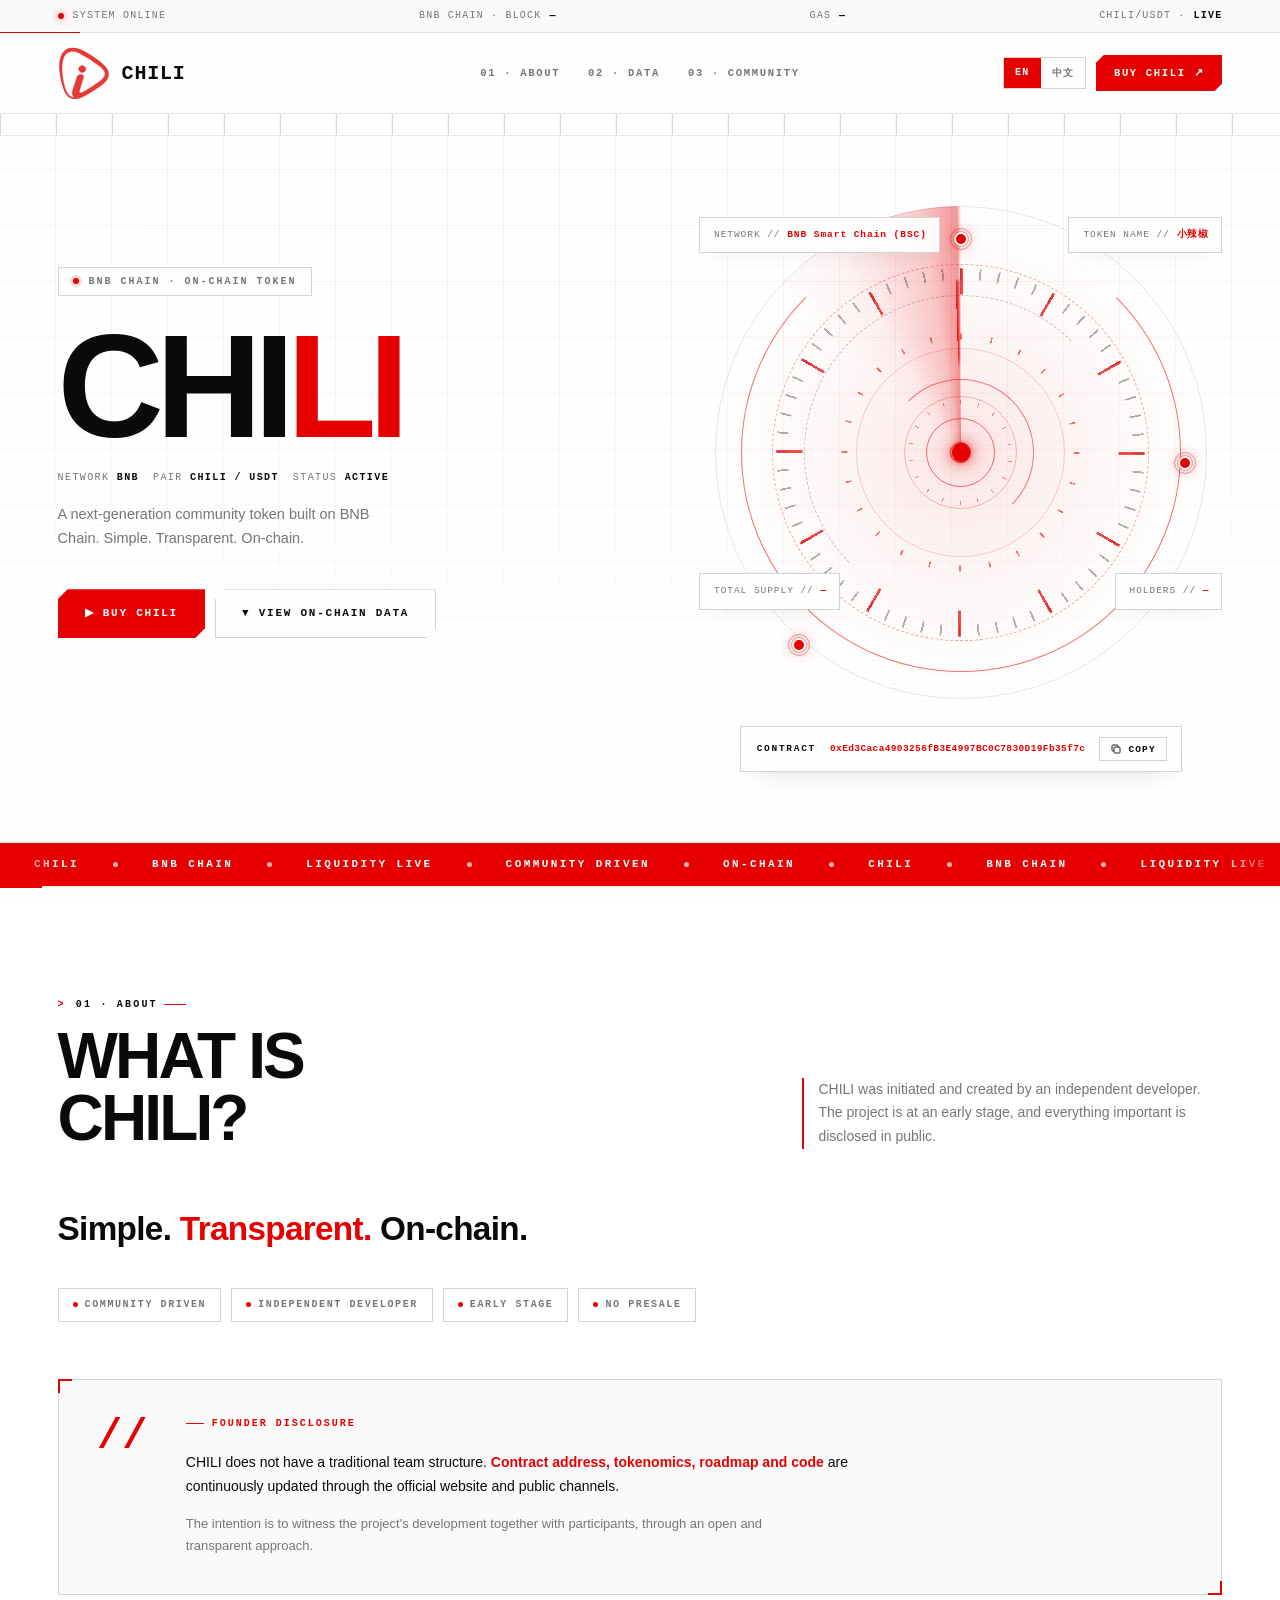
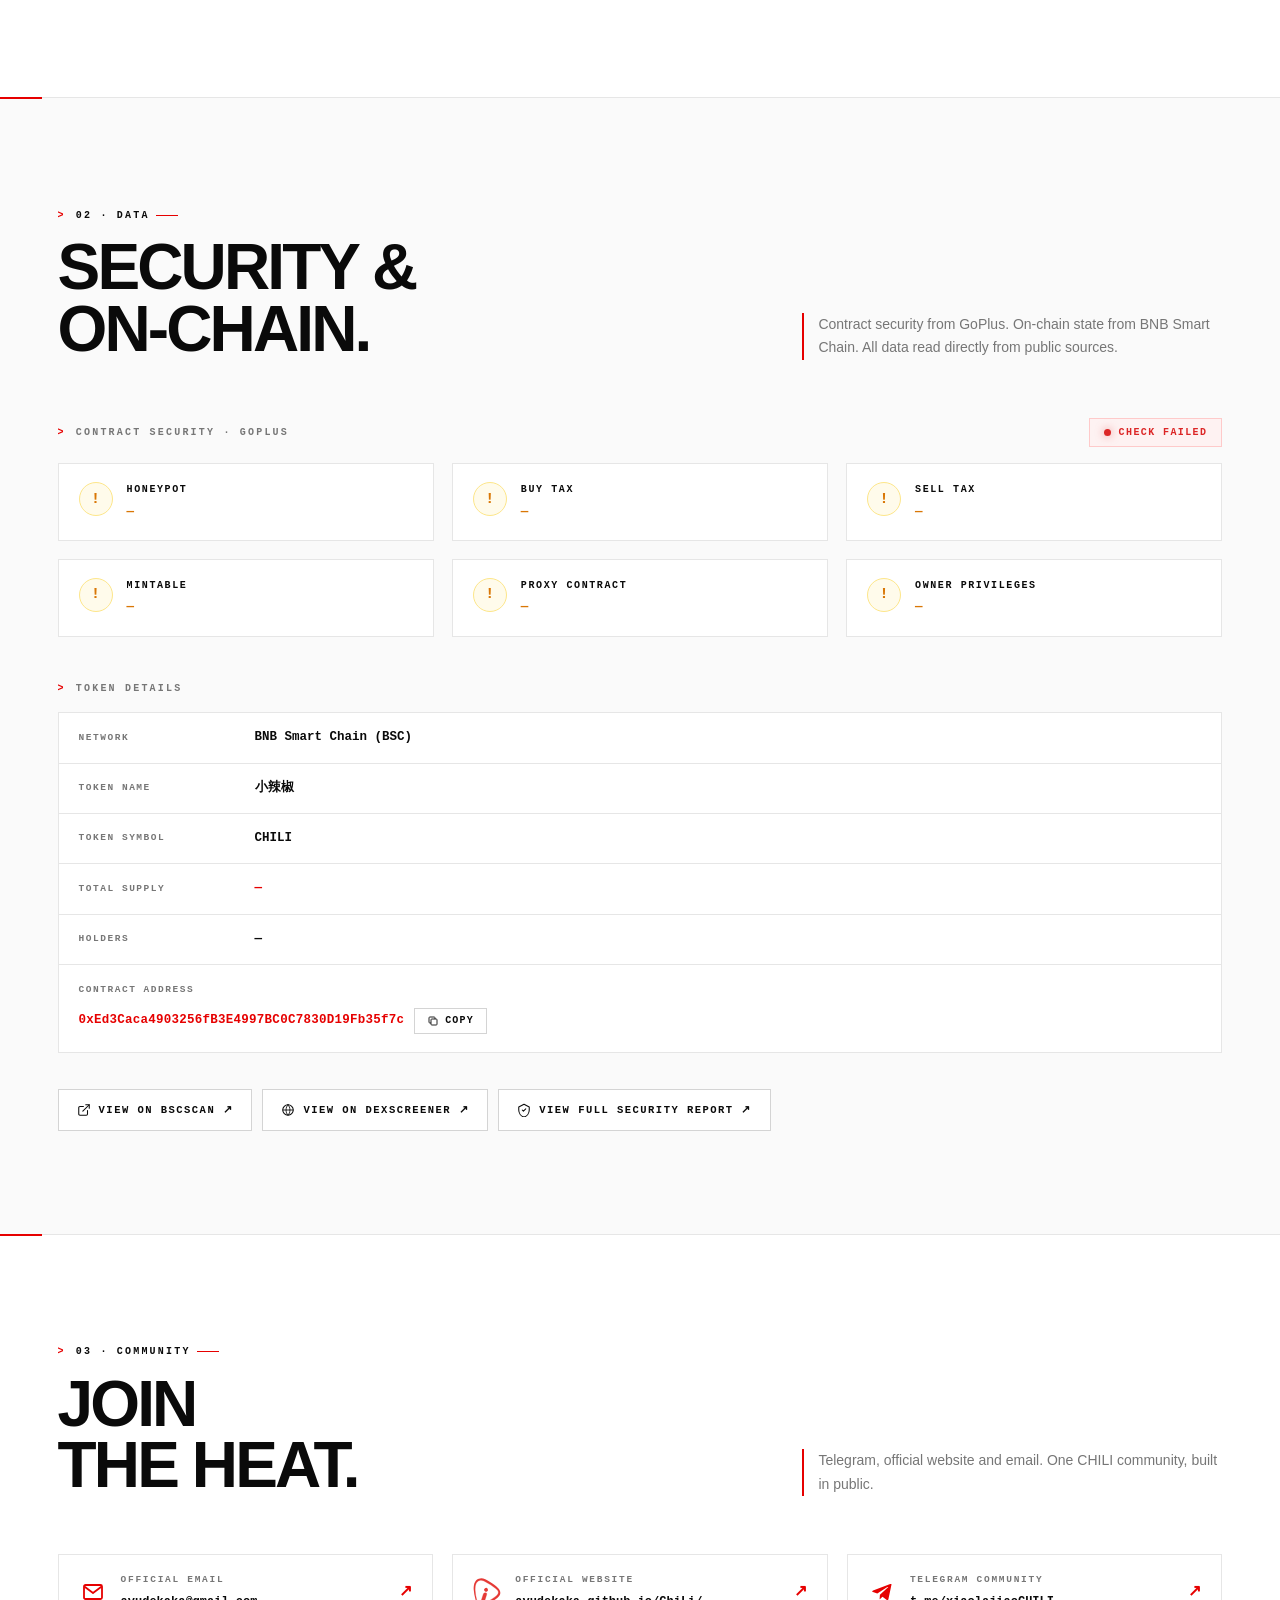
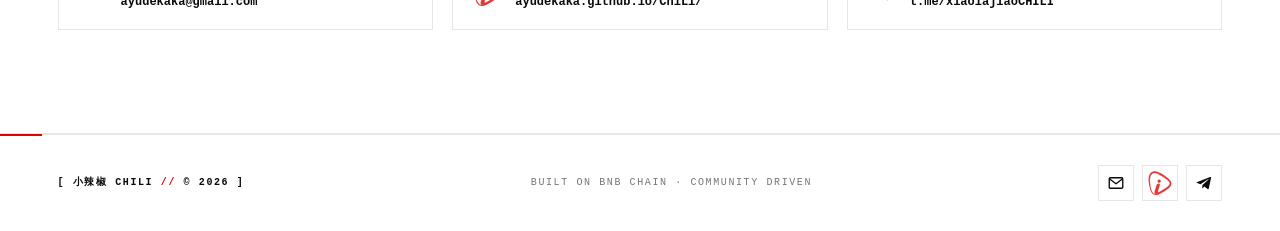
==== commit 4b0f70f0: "Update index.html" ====
--- a/index.html
+++ b/index.html
@@ -4,9 +4,8 @@
 <meta charset="UTF-8">
 <meta name="viewport" content="width=device-width, initial-scale=1.0">
 <title>小辣椒 CHILI 官方网站</title>
-<!-- 把 sizes 改为 64x64，让浏览器使用更清晰的源图 -->
-<link rel="icon" type="image/png" sizes="64x64" href="logo-red.png">
-<link rel="apple-touch-icon" href="logo-red.png">
+<link rel="icon" type="image/svg+xml" href="logo-red32.svg">
+<link rel="apple-touch-icon" href="logo-red32.svg">
 
 <style>
 
@@ -145,7 +144,6 @@
   grid-template-columns: 1fr auto 1fr;
   align-items: center;
   gap: 20px;
-  /* 导航栏高度从70px增加到80px，给更大的Logo留出空间 */
   height: 80px;
 }
 .logo{
@@ -157,7 +155,7 @@
   color: var(--ink);
   display: inline-flex;
   align-items: center;
-  gap: 12px; /* 稍微增加间距 */
+  gap: 12px;
 }
 .logo .bracket{ color: var(--red); }
 .logo .cursor{
@@ -170,14 +168,12 @@
 .logo img{
   display: block;
   width: auto;
-  /* Logo高度从38px增加到48px */
-  height: 48px;
-  max-width: 220px; /* 相应放宽最大宽度 */
+  height: 52px;
+  max-width: 220px;
   object-fit: contain;
 }
 .logo-text {
   font-family: var(--mono);
-  /* 文字大小从17px增加到20px */
   font-size: 20px;
   font-weight: 800;
   letter-spacing: .04em;
@@ -1302,8 +1298,8 @@
   color: var(--red);
 }
 .contact-link-icon img{
-  width: 24px;
-  height: 24px;
+  width: 28px;
+  height: 28px;
   display: block;
   object-fit: contain;
 }
@@ -1502,12 +1498,11 @@
   .nav-cta{ padding: 9px 12px; font-size: 9.5px; }
   .lang-switch button{ padding: 7px 9px; font-size: 9.5px; }
 
-  /* 手机端导航栏高度恢复，Logo 适当调小，避免挤压 */
   .nav-inner{
     height: 70px;
   }
   .logo img{
-    height: 38px;
+    height: 40px;
     max-width: 160px;
   }
   .logo-text {
@@ -1544,7 +1539,7 @@
 <nav class="navbar">
   <div class="wrap nav-inner">
     <a class="logo" href="#" aria-label="小辣椒 CHILI">
-      <img src="logo-red.png" alt="小辣椒 CHILI">
+      <img src="logo-red32.svg" alt="小辣椒 CHILI">
       <span class="logo-text" data-en="CHILI" data-zh="小辣椒 CHILI">小辣椒 CHILI</span>
     </a>
 
@@ -1923,7 +1918,7 @@
       <a class="contact-link" href="https://ayudekaka.github.io/ChiLi/" target="_blank" rel="noopener">
         <div class="contact-link-main">
           <div class="contact-link-icon" aria-hidden="true">
-            <img src="logo-red.png" alt="小辣椒 CHILI">
+            <img src="logo-red32.svg" alt="小辣椒 CHILI">
           </div>
           <div>
             <div class="contact-link-label" data-en="OFFICIAL WEBSITE" data-zh="官方网站">OFFICIAL WEBSITE</div>
@@ -1967,7 +1962,7 @@
         </svg>
       </a>
       <a href="https://ayudekaka.github.io/ChiLi/" target="_blank" rel="noopener" aria-label="Website" title="Website">
-        <img src="logo-red.png" alt="小辣椒 CHILI">
+        <img src="logo-red32.svg" alt="小辣椒 CHILI">
       </a>
       <a href="https://t.me/xiaolajiaoCHILI" target="_blank" rel="noopener" aria-label="Telegram" title="Telegram">
         <svg viewBox="0 0 24 24" fill="none" xmlns="http://www.w3.org/2000/svg">
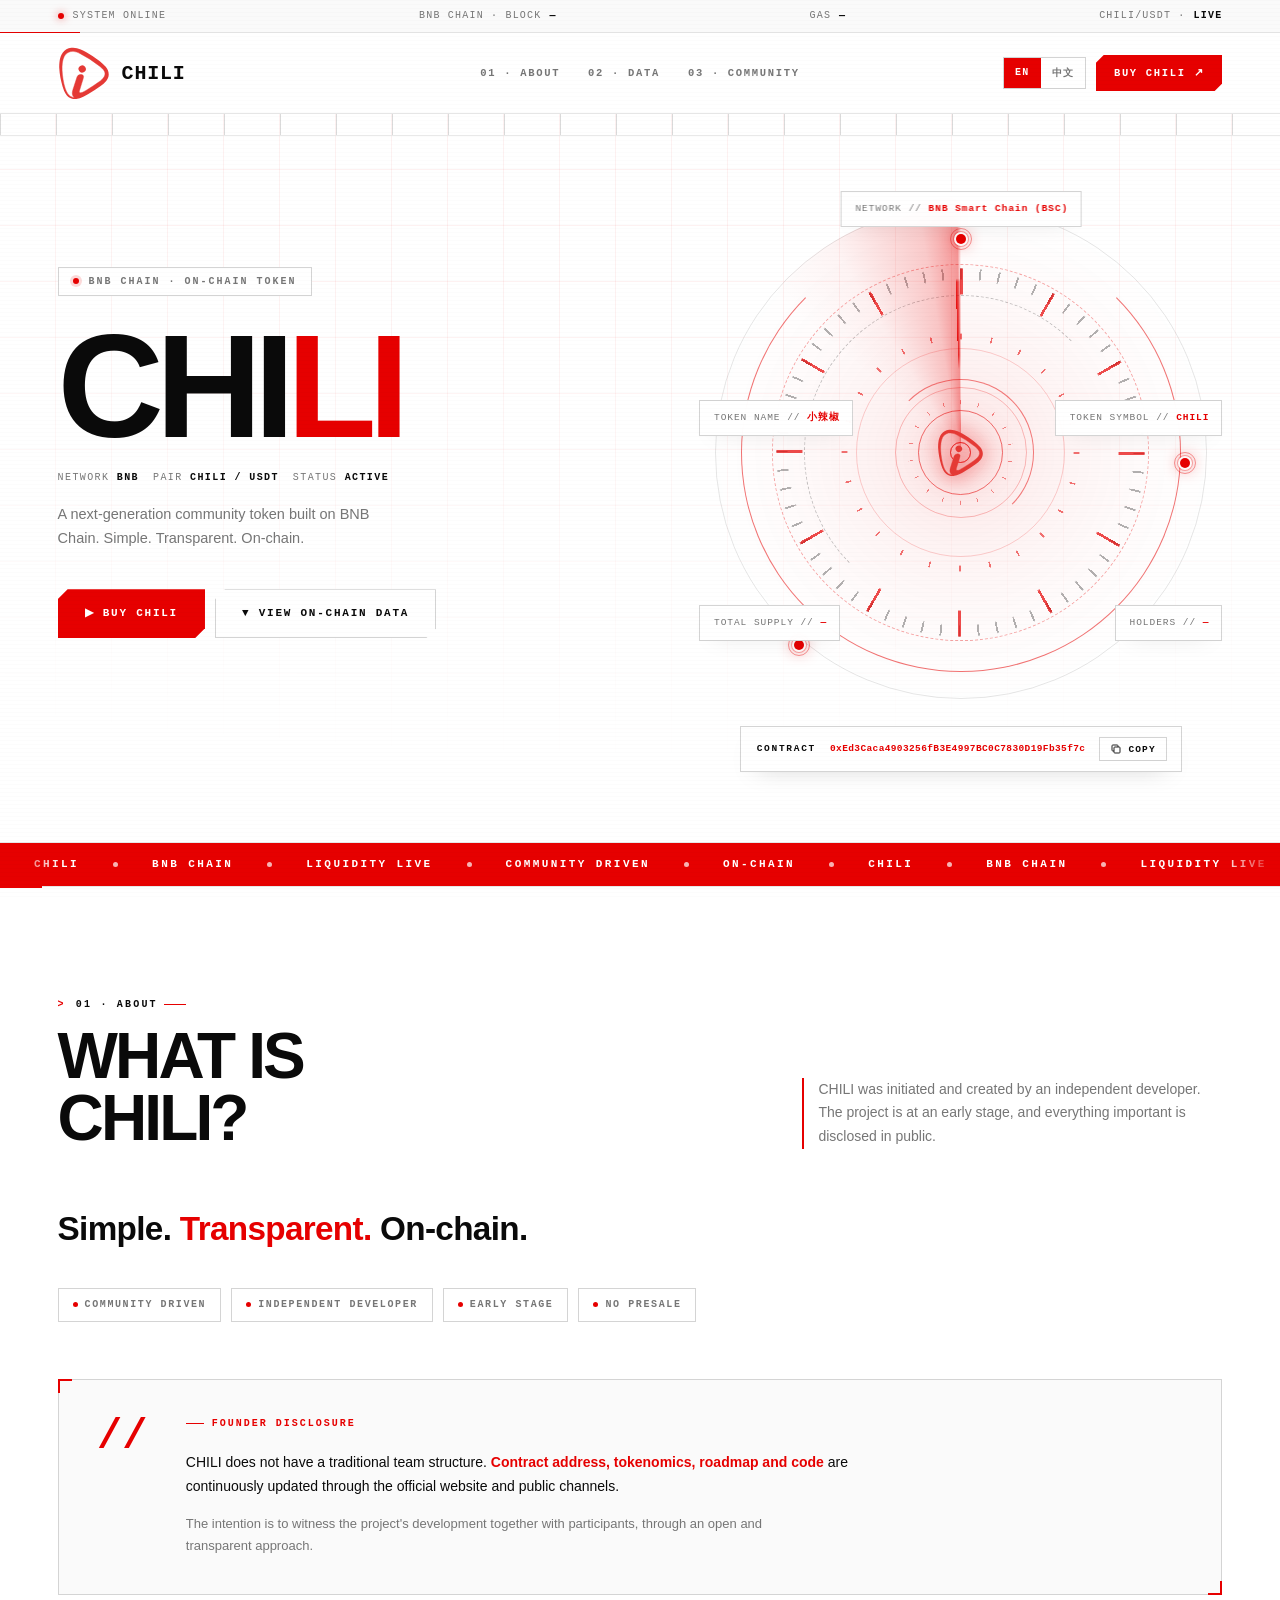
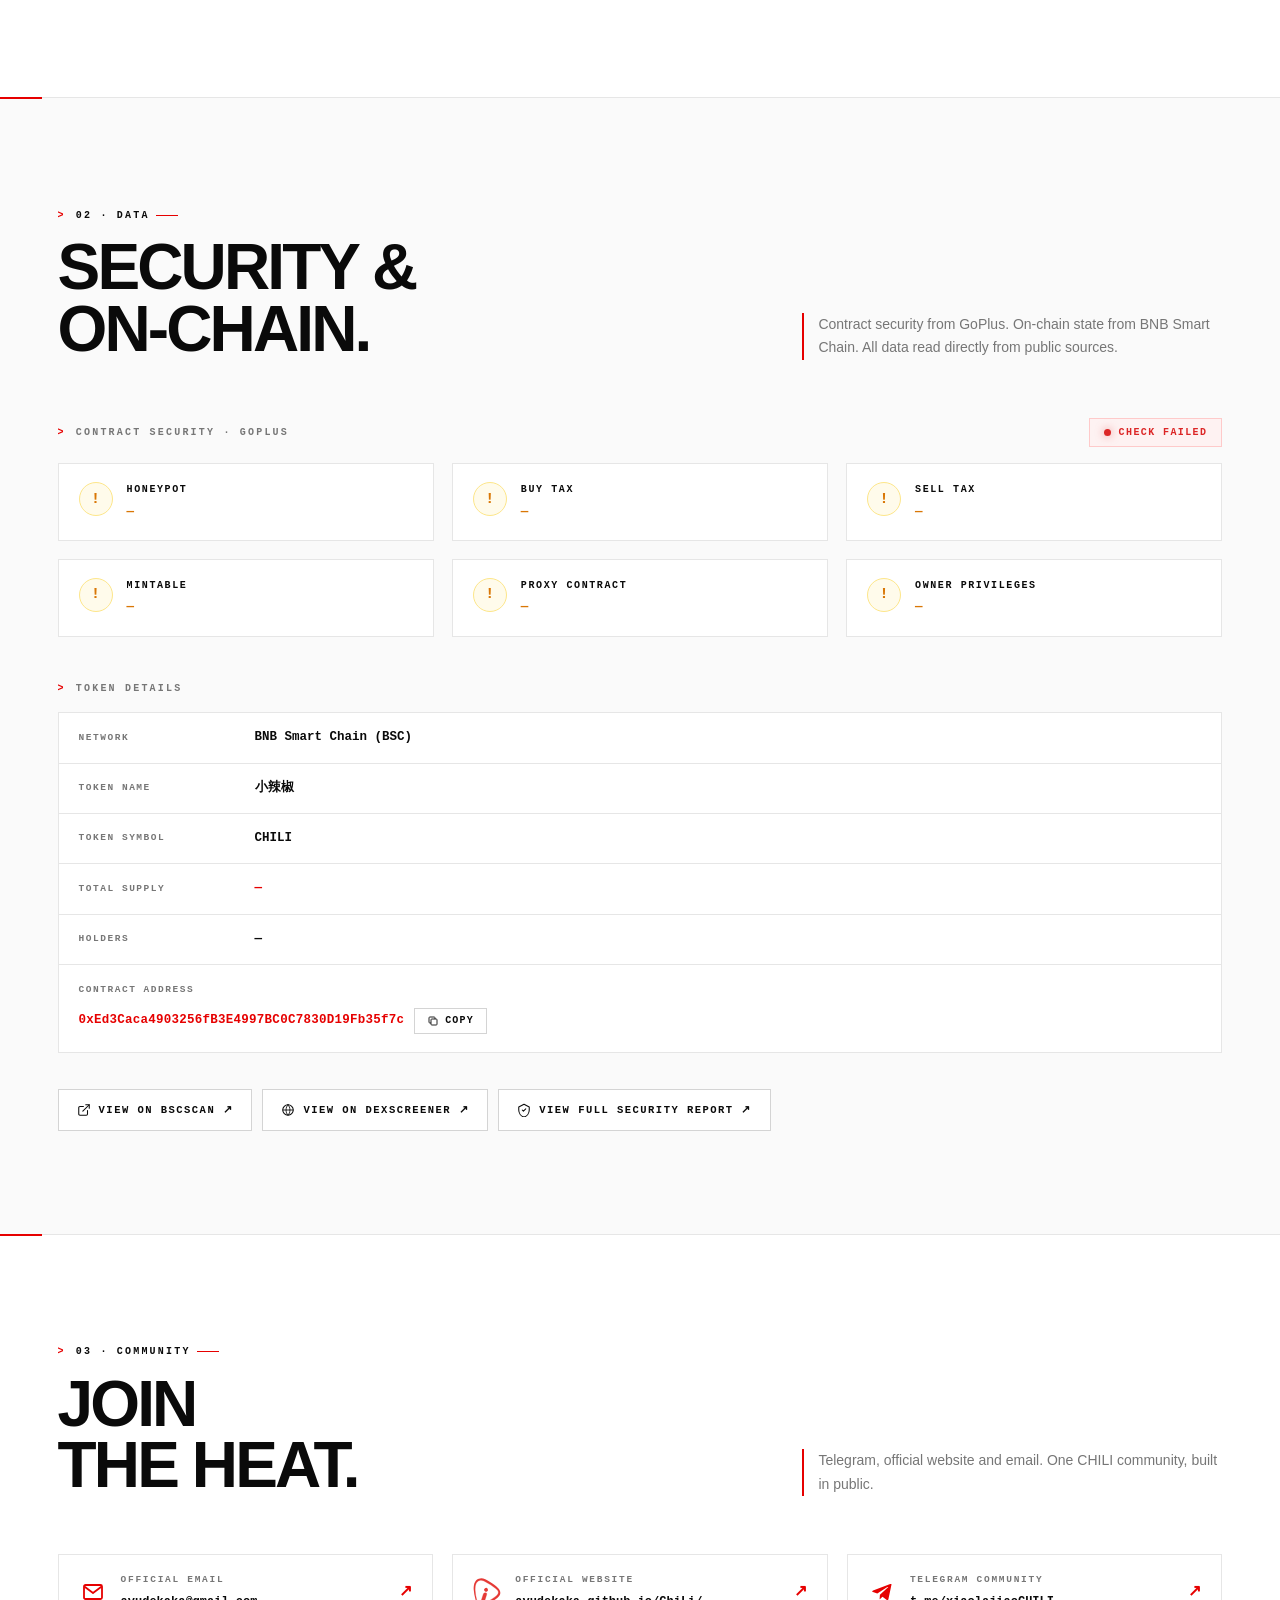
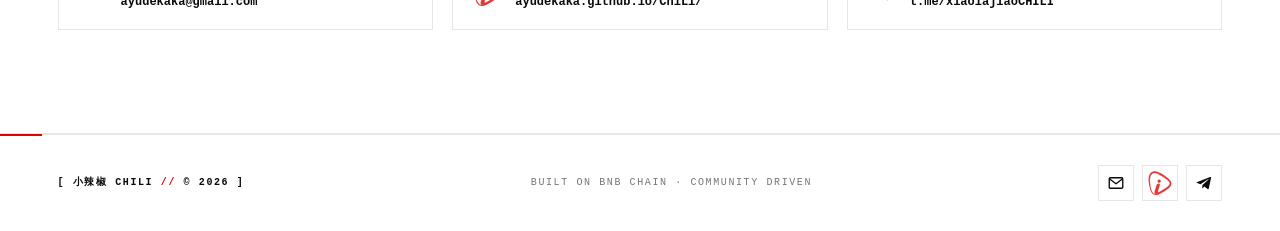
==== commit 748ca334: "Update index.html" ====
--- a/index.html
+++ b/index.html
@@ -568,55 +568,52 @@
           mask: radial-gradient(circle,
     transparent 24%, #000 28%, #000 49%, transparent 50%);
 }
+
+/* ===== 修改：圆心显示 Logo ===== */
 .hv-core{
   position: relative;
   z-index: 6;
-  width: 3.5%;
+  width: 9%;
   aspect-ratio: 1;
-  border-radius: 50%;
-  background: var(--red);
-  box-shadow:
-    0 0 12px rgba(230,0,0,.85),
-    0 0 30px rgba(230,0,0,.45),
-    0 0 60px rgba(230,0,0,.2);
+  display: grid;
+  place-items: center;
   animation: hvCorePulse 2.6s ease-in-out infinite;
+}
+.hv-core img{
+  width: 100%;
+  height: 100%;
+  display: block;
+  object-fit: contain;
+  filter: drop-shadow(0 0 10px rgba(230,0,0,.75))
+          drop-shadow(0 0 22px rgba(230,0,0,.35));
 }
 .hv-core::before{
   content: "";
   position: absolute;
-  inset: -140%;
+  inset: -40%;
   border-radius: 50%;
   border: 1px solid rgba(230,0,0,.55);
   animation: hvRing 2.6s ease-out infinite;
+  pointer-events: none;
 }
 .hv-core::after{
   content: "";
   position: absolute;
-  inset: -260%;
+  inset: -90%;
   border-radius: 50%;
   border: 1px solid rgba(230,0,0,.25);
   animation: hvRing 2.6s ease-out 1.3s infinite;
+  pointer-events: none;
 }
 @keyframes hvCorePulse{
-  0%, 100% {
-    transform: scale(1);
-    box-shadow:
-      0 0 12px rgba(230,0,0,.85),
-      0 0 30px rgba(230,0,0,.45),
-      0 0 60px rgba(230,0,0,.2);
-  }
-  50% {
-    transform: scale(1.35);
-    box-shadow:
-      0 0 18px rgba(230,0,0,1),
-      0 0 45px rgba(230,0,0,.6),
-      0 0 90px rgba(230,0,0,.3);
-  }
+  0%, 100% { transform: scale(1); }
+  50%      { transform: scale(1.1); }
 }
 @keyframes hvRing{
   0%   { transform: scale(.7); opacity: .9; }
   100% { transform: scale(1.6); opacity: 0; }
 }
+
 .hv-halo{
   position: absolute;
   width: 4%;
@@ -693,10 +690,12 @@
 .readout b{ color: var(--ink); font-weight: 700; }
 .readout b.red{ color: var(--red); }
 
-.readout-1{ top: 5%;  left: 0; }
-.readout-2{ top: 5%;  right: 0; }
-.readout-3{ bottom: 20%; left: 0; }
-.readout-4{ bottom: 20%; right: 0; }
+/* 环形布局 */
+.readout-1{ top: 0;    left: 50%; transform: translateX(-50%); }
+.readout-2{ top: 40%;  left: 0; }
+.readout-5{ top: 40%;  right: 0; }
+.readout-3{ bottom: 14%; left: 0; }
+.readout-4{ bottom: 14%; right: 0; }
 
 .contract-strip{
   position: absolute;
@@ -1427,10 +1426,16 @@
   .hero-visual{ max-width: 320px; }
 
   .readout{ font-size: 8.5px; padding: 7px 10px 7px 12px; }
-  .readout-1{ top: 3%; left: -4px; }
-  .readout-2{ top: 3%; right: -4px; }
-  .readout-3{ bottom: 18%; left: -4px; }
-  .readout-4{ bottom: 18%; right: -4px; }
+
+  .readout-1{
+    top: -2%;
+    left: 50%;
+    transform: translateX(-50%);
+  }
+  .readout-2{ top: 42%; left: -4px; }
+  .readout-5{ top: 42%; right: -4px; }
+  .readout-3{ bottom: 12%; left: -4px; }
+  .readout-4{ bottom: 12%; right: -4px; }
 
   .contract-strip{
     bottom: -70px;
@@ -1605,7 +1610,7 @@
         </a>
         <a class="btn btn-outline" href="#data"
            data-en="▼ VIEW ON-CHAIN DATA" data-zh="▼ 查看链上数据">
-          ▼ VIEW ON-CHAIN DATA
+          ▼ ON-CHAIN DATA
         </a>
       </div>
     </div>
@@ -1624,29 +1629,45 @@
       <div class="hv-scan"></div>
       <div class="hv-halo hv-halo-1"></div>
       <div class="hv-halo hv-halo-2"></div>
-      <div class="hv-core"></div>
+
+      <!-- 修改：圆心显示 Logo -->
+      <div class="hv-core">
+        <img src="logo-red32.svg" alt="CHILI">
+      </div>
+
       <div class="hv-node hv-node-1"></div>
       <div class="hv-node hv-node-2"></div>
       <div class="hv-node hv-node-3"></div>
 
+      <!-- 网络 - 顶部居中 -->
       <div class="readout readout-1"
            data-en-html="NETWORK // <b class='red'>BNB Smart Chain (BSC)</b>"
            data-zh-html="网络 // <b class='red'>BNB Smart Chain (BSC)</b>">
         网络 // <b class="red">BNB Smart Chain (BSC)</b>
       </div>
 
+      <!-- 代币名称 - 左侧中间 -->
       <div class="readout readout-2"
            data-en-html="TOKEN NAME // <b class='red'>小辣椒</b>"
            data-zh-html="代币名称 // <b class='red'>小辣椒</b>">
         代币名称 // <b class="red">小辣椒</b>
       </div>
 
+      <!-- 代币符号 - 右侧中间 -->
+      <div class="readout readout-5"
+           data-en-html="TOKEN SYMBOL // <b class='red'>CHILI</b>"
+           data-zh-html="代币符号 // <b class='red'>CHILI</b>">
+        代币符号 // <b class="red">CHILI</b>
+      </div>
+
+      <!-- 总供应量 - 左下 -->
       <div class="readout readout-3"
            data-en-html="TOTAL SUPPLY // <b class='red' id='supplyHero'>LOADING</b>"
            data-zh-html="总供应量 // <b class='red' id='supplyHero'>加载中</b>">
         总供应量 // <b class="red" id="supplyHero">加载中</b>
       </div>
 
+      <!-- 持币人数 - 右下 -->
       <div class="readout readout-4"
            data-en-html="HOLDERS // <b class='red' id='holdersHero'>LOADING</b>"
            data-zh-html="持币人数 // <b class='red' id='holdersHero'>加载中</b>">
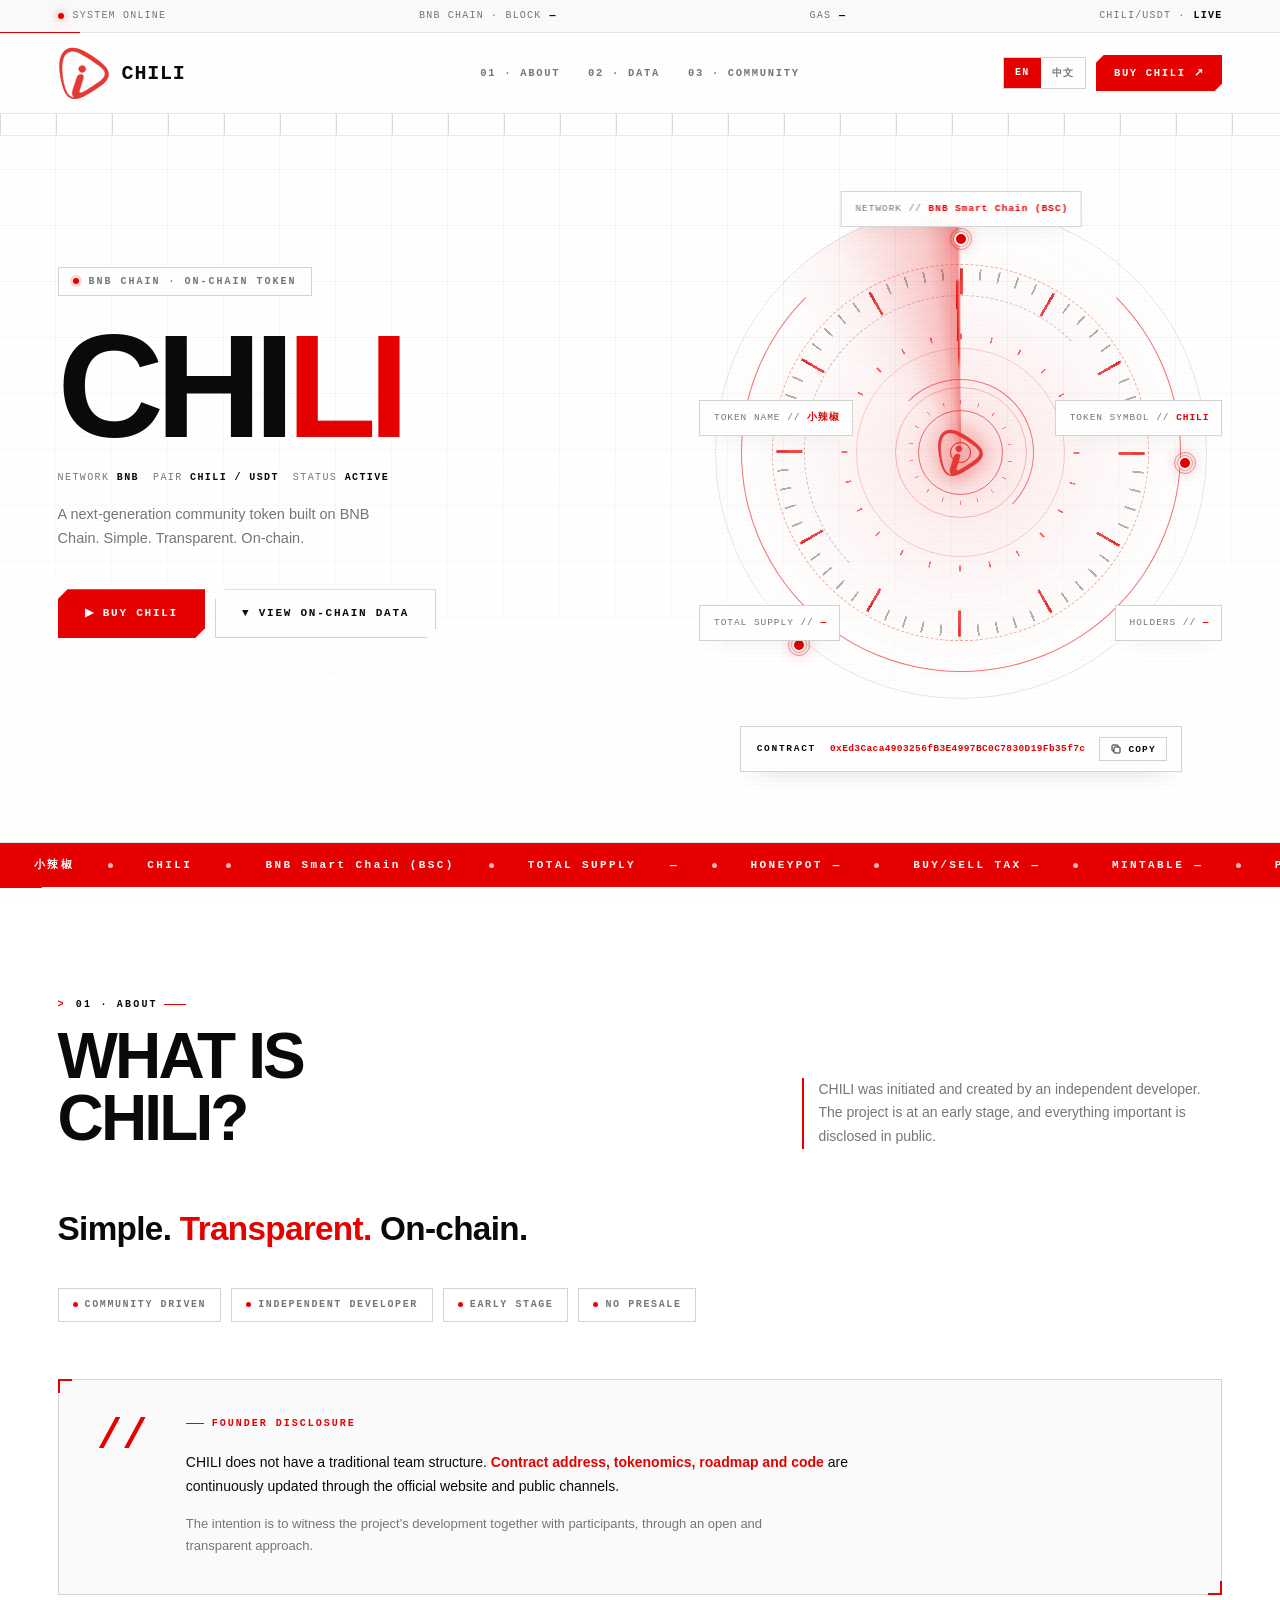
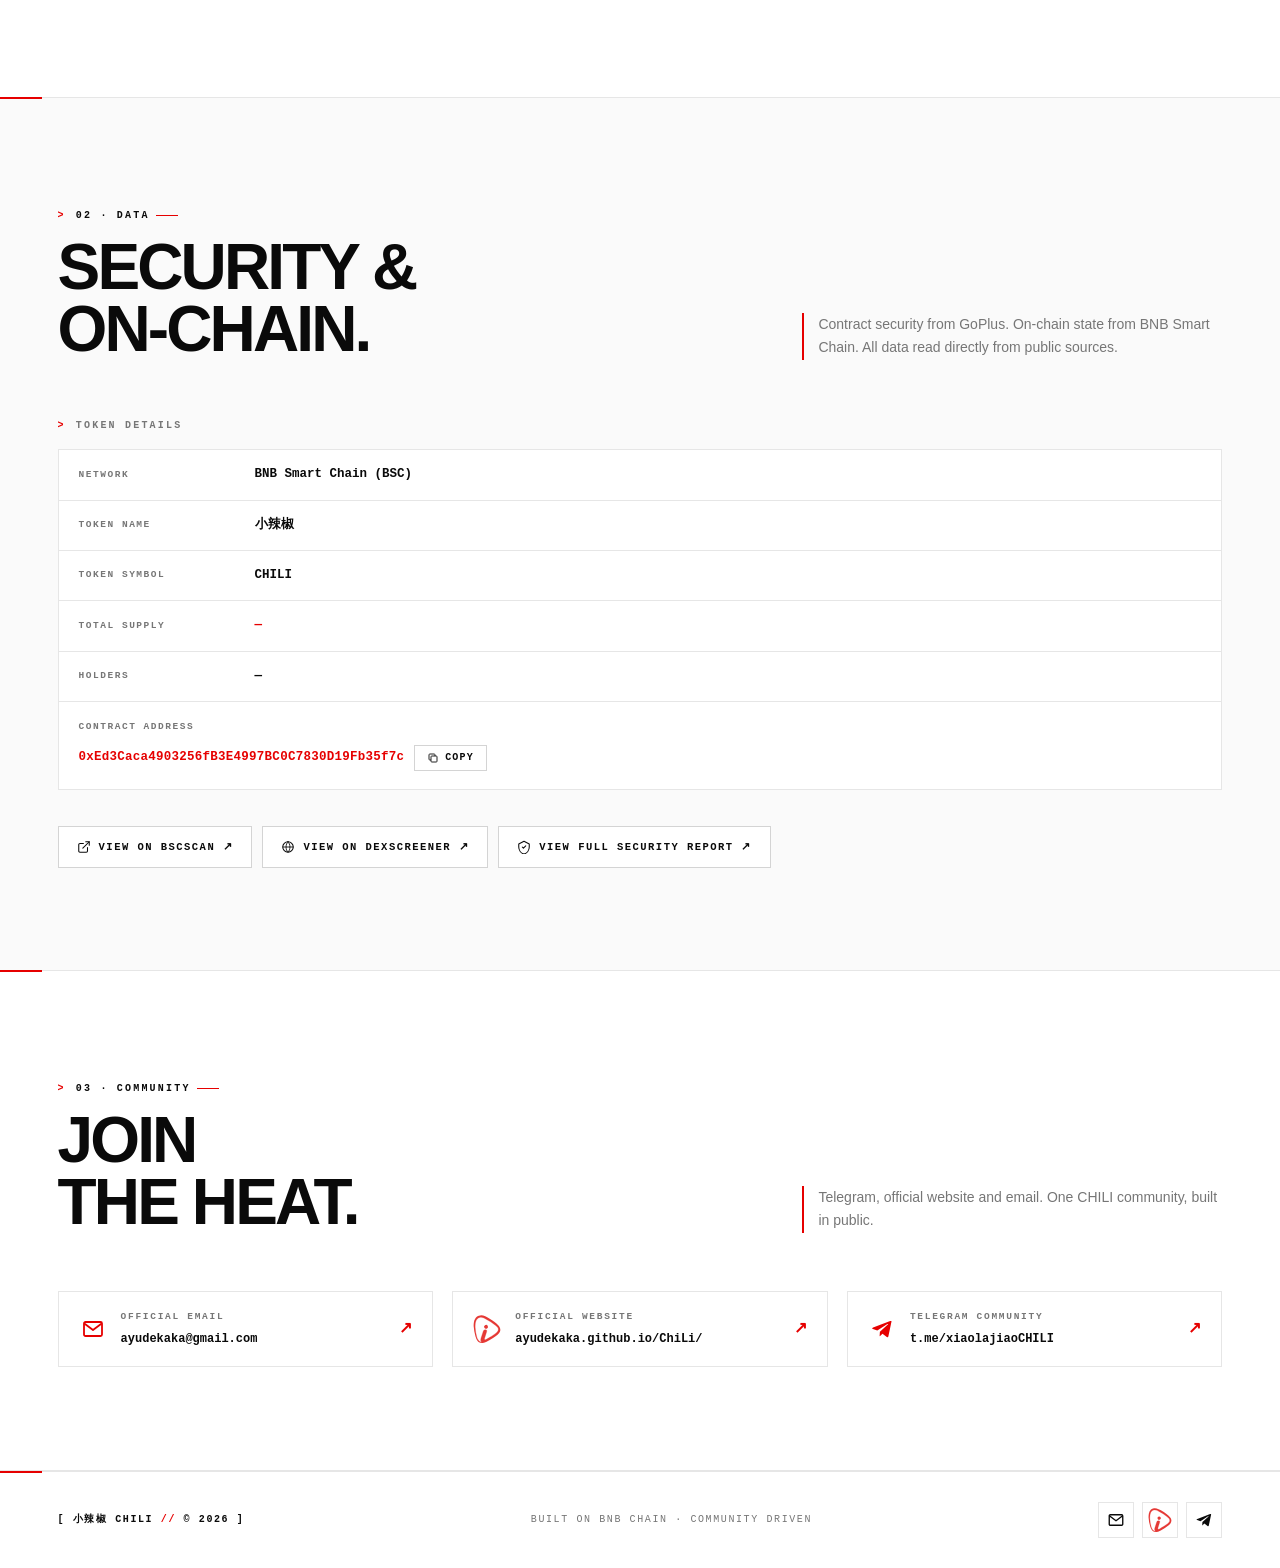
==== commit 11e5cd52: "Update index.html" ====
--- a/index.html
+++ b/index.html
@@ -569,7 +569,7 @@
     transparent 24%, #000 28%, #000 49%, transparent 50%);
 }
 
-/* ===== 修改：圆心显示 Logo ===== */
+/* 圆心：显示 Logo */
 .hv-core{
   position: relative;
   z-index: 6;
@@ -759,9 +759,8 @@
   background: var(--bg-2);
 }
 
-/* MARQUEE */
+/* MARQUEE —— 纯红色横条 */
 .marquee{
-  border-bottom: 1px solid var(--line);
   background: var(--red);
   color: #fff;
   overflow: hidden;
@@ -770,30 +769,13 @@
   align-items: center;
   position: relative;
 }
-.marquee::before,
-.marquee::after{
-  content: "";
-  position: absolute;
-  top: 0; bottom: 0;
-  width: 60px;
-  z-index: 2;
-  pointer-events: none;
-}
-.marquee::before{
-  left: 0;
-  background: linear-gradient(90deg, var(--red), transparent);
-}
-.marquee::after{
-  right: 0;
-  background: linear-gradient(-90deg, var(--red), transparent);
-}
 .marquee-track{
   display: flex;
   align-items: center;
   gap: 34px;
   padding-left: 34px;
   white-space: nowrap;
-  animation: marquee 42s linear infinite;
+  animation: marquee 100s linear infinite;
   font-family: var(--mono);
   font-size: 11px;
   font-weight: 700;
@@ -805,6 +787,16 @@
   border-radius: 50%;
   background: #fff;
   opacity: .7;
+}
+.marquee-check{
+  display: inline-flex;
+  align-items: center;
+  gap: 10px;
+}
+.marquee-value{
+  color: #fff;
+  font-weight: 800;
+  letter-spacing: .08em;
 }
 @keyframes marquee{ to { transform: translateX(-50%); } }
 
@@ -990,128 +982,6 @@
   font-weight: 700;
 }
 
-/* 安全检测 */
-.security-section{
-  margin-bottom: clamp(28px, 3.5vw, 44px);
-  position: relative;
-  z-index: 1;
-}
-.security-header{
-  display: flex;
-  align-items: center;
-  justify-content: space-between;
-  gap: 16px;
-  margin-bottom: 16px;
-  flex-wrap: wrap;
-}
-.security-title{
-  font-family: var(--mono);
-  font-size: 10px;
-  font-weight: 700;
-  letter-spacing: .22em;
-  color: var(--muted);
-  display: flex;
-  align-items: center;
-  gap: 10px;
-}
-.security-title::before{
-  content: ">";
-  color: var(--red);
-  font-weight: 900;
-}
-.security-badge{
-  display: inline-flex;
-  align-items: center;
-  gap: 8px;
-  padding: 6px 14px;
-  border: 1px solid var(--green-bd);
-  background: var(--green-bg);
-  font-family: var(--mono);
-  font-size: 10px;
-  font-weight: 700;
-  letter-spacing: .14em;
-  color: var(--green);
-}
-.security-badge i{
-  width: 7px; height: 7px;
-  border-radius: 50%;
-  background: var(--green);
-  box-shadow: 0 0 8px rgba(22,163,74,.5);
-  animation: blink 1.6s ease-in-out infinite;
-}
-.security-badge.risk{
-  border-color: #fecaca;
-  background: #fef2f2;
-  color: #dc2626;
-}
-.security-badge.risk i{
-  background: #dc2626;
-  box-shadow: 0 0 8px rgba(220,38,38,.5);
-}
-.security-grid{
-  display: grid;
-  grid-template-columns: repeat(3, 1fr);
-  gap: clamp(12px, 1.4vw, 18px);
-}
-.security-check{
-  display: flex;
-  align-items: flex-start;
-  gap: 14px;
-  padding: 18px 20px;
-  border: 1px solid var(--line);
-  background: #fff;
-  transition: border-color .25s, box-shadow .25s;
-}
-.security-check:hover{
-  border-color: var(--line-2);
-  box-shadow: 0 10px 24px -20px rgba(0,0,0,.3);
-}
-.security-check-icon{
-  width: 34px;
-  height: 34px;
-  flex: 0 0 34px;
-  display: grid;
-  place-items: center;
-  border-radius: 50%;
-  font-family: var(--mono);
-  font-size: 15px;
-  font-weight: 900;
-}
-.security-check-icon.pass{
-  background: var(--green-bg);
-  border: 1px solid var(--green-bd);
-  color: var(--green);
-}
-.security-check-icon.fail{
-  background: #fef2f2;
-  border: 1px solid #fecaca;
-  color: #dc2626;
-}
-.security-check-icon.warn{
-  background: #fffbeb;
-  border: 1px solid #fde68a;
-  color: #d97706;
-}
-.security-check-body{ min-width: 0; }
-.security-check-name{
-  font-family: var(--mono);
-  font-size: 10px;
-  font-weight: 700;
-  letter-spacing: .16em;
-  color: var(--ink);
-  margin-bottom: 5px;
-}
-.security-check-value{
-  font-family: var(--mono);
-  font-size: 12.5px;
-  font-weight: 700;
-  color: var(--muted);
-  word-break: break-word;
-}
-.security-check-value.pass{ color: var(--green); }
-.security-check-value.fail{ color: #dc2626; }
-.security-check-value.warn{ color: #d97706; }
-
 /* —— 代币详情表 —— */
 .detail-section{
   position: relative;
@@ -1410,7 +1280,6 @@
     gap: 18px;
   }
 
-  .security-grid{ grid-template-columns: repeat(2, 1fr); }
   .about-note{ grid-template-columns: 1fr; gap: 12px; }
   .about-note-mark{ font-size: 32px; }
   .contact-links{ grid-template-columns: 1fr; }
@@ -1454,8 +1323,6 @@
     font-size: 8px;
   }
   .contract-strip-copy svg{ width: 10px; height: 10px; }
-
-  .security-grid{ grid-template-columns: 1fr; }
 
   .detail-row{
     display: block;
@@ -1630,7 +1497,6 @@
       <div class="hv-halo hv-halo-1"></div>
       <div class="hv-halo hv-halo-2"></div>
 
-      <!-- 修改：圆心显示 Logo -->
       <div class="hv-core">
         <img src="logo-red32.svg" alt="CHILI">
       </div>
@@ -1639,35 +1505,30 @@
       <div class="hv-node hv-node-2"></div>
       <div class="hv-node hv-node-3"></div>
 
-      <!-- 网络 - 顶部居中 -->
       <div class="readout readout-1"
            data-en-html="NETWORK // <b class='red'>BNB Smart Chain (BSC)</b>"
            data-zh-html="网络 // <b class='red'>BNB Smart Chain (BSC)</b>">
         网络 // <b class="red">BNB Smart Chain (BSC)</b>
       </div>
 
-      <!-- 代币名称 - 左侧中间 -->
       <div class="readout readout-2"
            data-en-html="TOKEN NAME // <b class='red'>小辣椒</b>"
            data-zh-html="代币名称 // <b class='red'>小辣椒</b>">
         代币名称 // <b class="red">小辣椒</b>
       </div>
 
-      <!-- 代币符号 - 右侧中间 -->
       <div class="readout readout-5"
            data-en-html="TOKEN SYMBOL // <b class='red'>CHILI</b>"
            data-zh-html="代币符号 // <b class='red'>CHILI</b>">
         代币符号 // <b class="red">CHILI</b>
       </div>
 
-      <!-- 总供应量 - 左下 -->
       <div class="readout readout-3"
            data-en-html="TOTAL SUPPLY // <b class='red' id='supplyHero'>LOADING</b>"
            data-zh-html="总供应量 // <b class='red' id='supplyHero'>加载中</b>">
         总供应量 // <b class="red" id="supplyHero">加载中</b>
       </div>
 
-      <!-- 持币人数 - 右下 -->
       <div class="readout readout-4"
            data-en-html="HOLDERS // <b class='red' id='holdersHero'>LOADING</b>"
            data-zh-html="持币人数 // <b class='red' id='holdersHero'>加载中</b>">
@@ -1692,16 +1553,65 @@
 <!-- MARQUEE -->
 <div class="marquee" aria-hidden="true">
   <div class="marquee-track">
+    <!-- ===== 第一组 ===== -->
+    <span data-en="小辣椒" data-zh="小辣椒">小辣椒</span><i></i>
     <span data-en="CHILI" data-zh="CHILI">CHILI</span><i></i>
-    <span data-en="BNB CHAIN" data-zh="BNB 链">BNB CHAIN</span><i></i>
-    <span data-en="LIQUIDITY LIVE" data-zh="流动性已上线">LIQUIDITY LIVE</span><i></i>
-    <span data-en="COMMUNITY DRIVEN" data-zh="社区驱动">COMMUNITY DRIVEN</span><i></i>
-    <span data-en="ON-CHAIN" data-zh="链上">ON-CHAIN</span><i></i>
+    <span data-en="BNB Smart Chain (BSC)" data-zh="BNB Smart Chain (BSC)">BNB Smart Chain (BSC)</span><i></i>
+    <span data-en="TOTAL SUPPLY" data-zh="总供应量">总供应量</span>
+    <span class="marquee-value" id="marqueeSupply">—</span><i></i>
+    <span class="marquee-check">
+      <span data-en="HONEYPOT" data-zh="蜜罐检测">蜜罐检测</span>
+      <b class="marquee-value" data-marquee="honeypot">—</b>
+    </span><i></i>
+    <span class="marquee-check">
+      <span data-en="BUY/SELL TAX" data-zh="买入/卖出税">买入/卖出税</span>
+      <b class="marquee-value" data-marquee="tax">—</b>
+    </span><i></i>
+    <span class="marquee-check">
+      <span data-en="MINTABLE" data-zh="可增发">可增发</span>
+      <b class="marquee-value" data-marquee="mintable">—</b>
+    </span><i></i>
+    <span class="marquee-check">
+      <span data-en="PROXY" data-zh="代理合约">代理合约</span>
+      <b class="marquee-value" data-marquee="proxy">—</b>
+    </span><i></i>
+    <span class="marquee-check">
+      <span data-en="OWNER" data-zh="所有者权限">所有者权限</span>
+      <b class="marquee-value" data-marquee="owner">—</b>
+    </span><i></i>
+    <span data-en="LIQUIDITY LIVE" data-zh="流动性已上线">流动性已上线</span><i></i>
+    <span data-en="COMMUNITY DRIVEN" data-zh="社区驱动">社区驱动</span><i></i>
+    <span data-en="ON-CHAIN" data-zh="链上">链上</span><i></i>
+
+    <!-- ===== 第二组（复制，无缝循环） ===== -->
+    <span data-en="小辣椒" data-zh="小辣椒">小辣椒</span><i></i>
     <span data-en="CHILI" data-zh="CHILI">CHILI</span><i></i>
-    <span data-en="BNB CHAIN" data-zh="BNB 链">BNB CHAIN</span><i></i>
-    <span data-en="LIQUIDITY LIVE" data-zh="流动性已上线">LIQUIDITY LIVE</span><i></i>
-    <span data-en="COMMUNITY DRIVEN" data-zh="社区驱动">COMMUNITY DRIVEN</span><i></i>
-    <span data-en="ON-CHAIN" data-zh="链上">ON-CHAIN</span><i></i>
+    <span data-en="BNB Smart Chain (BSC)" data-zh="BNB Smart Chain (BSC)">BNB Smart Chain (BSC)</span><i></i>
+    <span data-en="TOTAL SUPPLY" data-zh="总供应量">总供应量</span>
+    <span class="marquee-value" id="marqueeSupply2">—</span><i></i>
+    <span class="marquee-check">
+      <span data-en="HONEYPOT" data-zh="蜜罐检测">蜜罐检测</span>
+      <b class="marquee-value" data-marquee="honeypot">—</b>
+    </span><i></i>
+    <span class="marquee-check">
+      <span data-en="BUY/SELL TAX" data-zh="买入/卖出税">买入/卖出税</span>
+      <b class="marquee-value" data-marquee="tax">—</b>
+    </span><i></i>
+    <span class="marquee-check">
+      <span data-en="MINTABLE" data-zh="可增发">可增发</span>
+      <b class="marquee-value" data-marquee="mintable">—</b>
+    </span><i></i>
+    <span class="marquee-check">
+      <span data-en="PROXY" data-zh="代理合约">代理合约</span>
+      <b class="marquee-value" data-marquee="proxy">—</b>
+    </span><i></i>
+    <span class="marquee-check">
+      <span data-en="OWNER" data-zh="所有者权限">所有者权限</span>
+      <b class="marquee-value" data-marquee="owner">—</b>
+    </span><i></i>
+    <span data-en="LIQUIDITY LIVE" data-zh="流动性已上线">流动性已上线</span><i></i>
+    <span data-en="COMMUNITY DRIVEN" data-zh="社区驱动">社区驱动</span><i></i>
+    <span data-en="ON-CHAIN" data-zh="链上">链上</span><i></i>
   </div>
 </div>
 
@@ -1773,58 +1683,7 @@
       </p>
     </div>
 
-    <div class="security-section">
-      <div class="security-header">
-        <div class="security-title" data-en="CONTRACT SECURITY · GOPLUS" data-zh="合约安全检测 · GOPLUS">合约安全检测 · GOPLUS</div>
-        <div class="security-badge" id="securityBadge">
-          <i></i><span data-en="CHECKING" data-zh="检测中">检测中</span>
-        </div>
-      </div>
-      <div class="security-grid">
-        <div class="security-check">
-          <div class="security-check-icon" id="iconHoneypot">·</div>
-          <div class="security-check-body">
-            <div class="security-check-name" data-en="HONEYPOT" data-zh="蜜罐检测">蜜罐检测</div>
-            <div class="security-check-value" id="valHoneypot">加载中</div>
-          </div>
-        </div>
-        <div class="security-check">
-          <div class="security-check-icon" id="iconBuyTax">·</div>
-          <div class="security-check-body">
-            <div class="security-check-name" data-en="BUY TAX" data-zh="买入税">买入税</div>
-            <div class="security-check-value" id="valBuyTax">加载中</div>
-          </div>
-        </div>
-        <div class="security-check">
-          <div class="security-check-icon" id="iconSellTax">·</div>
-          <div class="security-check-body">
-            <div class="security-check-name" data-en="SELL TAX" data-zh="卖出税">卖出税</div>
-            <div class="security-check-value" id="valSellTax">加载中</div>
-          </div>
-        </div>
-        <div class="security-check">
-          <div class="security-check-icon" id="iconMintable">·</div>
-          <div class="security-check-body">
-            <div class="security-check-name" data-en="MINTABLE" data-zh="可增发">可增发</div>
-            <div class="security-check-value" id="valMintable">加载中</div>
-          </div>
-        </div>
-        <div class="security-check">
-          <div class="security-check-icon" id="iconProxy">·</div>
-          <div class="security-check-body">
-            <div class="security-check-name" data-en="PROXY CONTRACT" data-zh="代理合约">代理合约</div>
-            <div class="security-check-value" id="valProxy">加载中</div>
-          </div>
-        </div>
-        <div class="security-check">
-          <div class="security-check-icon" id="iconOwner">·</div>
-          <div class="security-check-body">
-            <div class="security-check-name" data-en="OWNER PRIVILEGES" data-zh="所有者权限">所有者权限</div>
-            <div class="security-check-value" id="valOwner">加载中</div>
-          </div>
-        </div>
-      </div>
-    </div>
+    <!-- 安全检测卡片已移除，数据仅显示在顶部滚动条 -->
 
     <div class="detail-section">
       <div class="detail-header">
@@ -2020,6 +1879,17 @@
     const el = document.getElementById(id);
     if (el) el.textContent = text;
   }
+  function setMarqueeValue(key, text){
+    document.querySelectorAll('[data-marquee="' + key + '"]').forEach(function(el){
+      el.textContent = text;
+    });
+  }
+  function setMarqueeSupply(text){
+    ['marqueeSupply', 'marqueeSupply2'].forEach(function(id){
+      const el = document.getElementById(id);
+      if (el) el.textContent = text;
+    });
+  }
 
   function injectContractAddress(){
     ['contractAddr', 'contractDetail'].forEach(function(id){
@@ -2029,15 +1899,10 @@
   }
 
   function setCheck(id, value, status){
-    const icon = document.getElementById('icon' + id);
-    const val = document.getElementById('val' + id);
-    if (icon) {
-      icon.textContent = status === 'pass' ? '✓' : status === 'fail' ? '✕' : '!';
-      icon.className = 'security-check-icon ' + status;
-    }
-    if (val) {
-      val.textContent = value;
-      val.className = 'security-check-value ' + status;
+    // 卡片已被移除，这里只同步到跑马灯
+    const key = id.charAt(0).toLowerCase() + id.slice(1);
+    if (key !== 'buyTax' && key !== 'sellTax') {
+      setMarqueeValue(key, value);
     }
   }
 
@@ -2050,17 +1915,21 @@
       if (!data) throw new Error('No data');
 
       const honeypot = data.is_honeypot === '1';
-      setCheck('Honeypot', honeypot ? 'YES' : 'NO', honeypot ? 'fail' : 'pass');
+      setCheck('Honeypot', honeypot ? 'YES' : 'NO');
+
       const buyTaxNum = data.buy_tax ? parseFloat(data.buy_tax) : 0;
-      setCheck('BuyTax', (buyTaxNum * 100).toFixed(1) + '%', buyTaxNum > 0.1 ? 'fail' : 'pass');
       const sellTaxNum = data.sell_tax ? parseFloat(data.sell_tax) : 0;
-      setCheck('SellTax', (sellTaxNum * 100).toFixed(1) + '%', sellTaxNum > 0.1 ? 'fail' : 'pass');
+      const maxTax = Math.max(buyTaxNum, sellTaxNum);
+      setMarqueeValue('tax', (maxTax * 100).toFixed(1) + '%');
+
       const mintable = data.is_mintable === '1';
-      setCheck('Mintable', mintable ? 'YES' : 'NO', mintable ? 'warn' : 'pass');
+      setCheck('Mintable', mintable ? 'YES' : 'NO');
+
       const proxy = data.is_proxy === '1';
-      setCheck('Proxy', proxy ? 'YES' : 'NO', proxy ? 'warn' : 'pass');
+      setCheck('Proxy', proxy ? 'YES' : 'NO');
+
       const ownerRisk = data.owner_change_balance === '1' || data.can_take_back_ownership === '1' || data.hidden_owner === '1';
-      setCheck('Owner', ownerRisk ? 'YES' : 'NO', ownerRisk ? 'warn' : 'pass');
+      setCheck('Owner', ownerRisk ? 'YES' : 'NO');
 
       if (data.holder_count) {
         const holders = Number(data.holder_count).toLocaleString('en-US');
@@ -2078,28 +1947,15 @@
         chainDataCache.supply = s;
         setText('supplyHero', s);
         setText('statSupply', s);
+        setMarqueeSupply(s);
       }
 
-      const badge = document.getElementById('securityBadge');
-      if (badge) {
-        if (honeypot || buyTaxNum > 0.1 || sellTaxNum > 0.1) {
-          badge.className = 'security-badge risk';
-          badge.innerHTML = '<i></i><span>RISK DETECTED</span>';
-        } else {
-          badge.className = 'security-badge';
-          badge.innerHTML = '<i></i><span>ALL CHECKS PASSED</span>';
-        }
-      }
       return data;
     } catch(e) {
-      ['Honeypot','BuyTax','SellTax','Mintable','Proxy','Owner'].forEach(function(id){
-        setCheck(id, '—', 'warn');
+      ['Honeypot','Mintable','Proxy','Owner'].forEach(function(id){
+        setCheck(id, '—');
       });
-      const badge = document.getElementById('securityBadge');
-      if (badge) {
-        badge.className = 'security-badge risk';
-        badge.innerHTML = '<i></i><span>CHECK FAILED</span>';
-      }
+      setMarqueeValue('tax', '—');
       return null;
     }
   }
@@ -2160,6 +2016,7 @@
       chainDataCache.supply = rpcSupply;
       setText('supplyHero', rpcSupply);
       setText('statSupply', rpcSupply);
+      setMarqueeSupply(rpcSupply);
     }
     const gp = await fetchGoPlus();
     if (gp && gp.total_supply) {
@@ -2167,11 +2024,13 @@
       chainDataCache.supply = s;
       setText('supplyHero', s);
       setText('statSupply', s);
+      setMarqueeSupply(s);
     }
     if (!chainDataCache.supply) {
       chainDataCache.supply = '—';
       setText('supplyHero', '—');
       setText('statSupply', '—');
+      setMarqueeSupply('—');
     }
     if (!chainDataCache.holders) {
       chainDataCache.holders = '—';
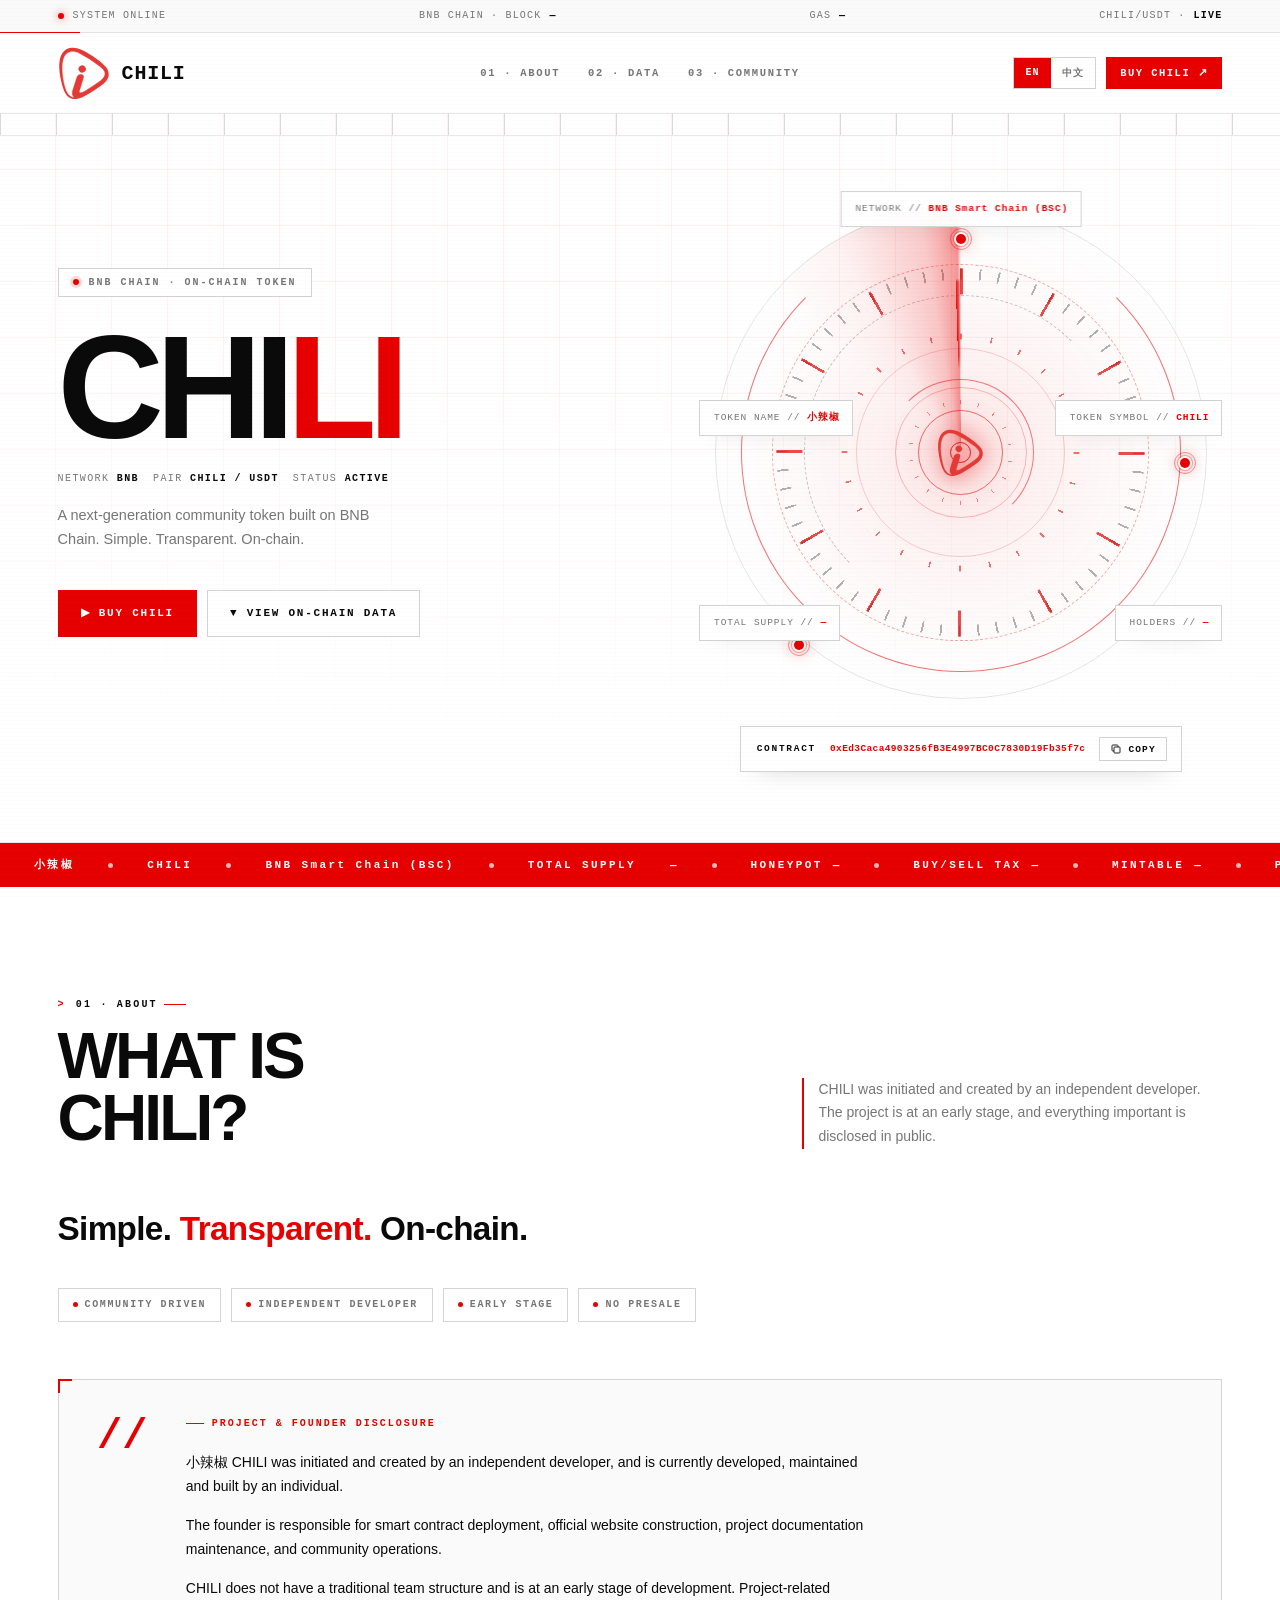
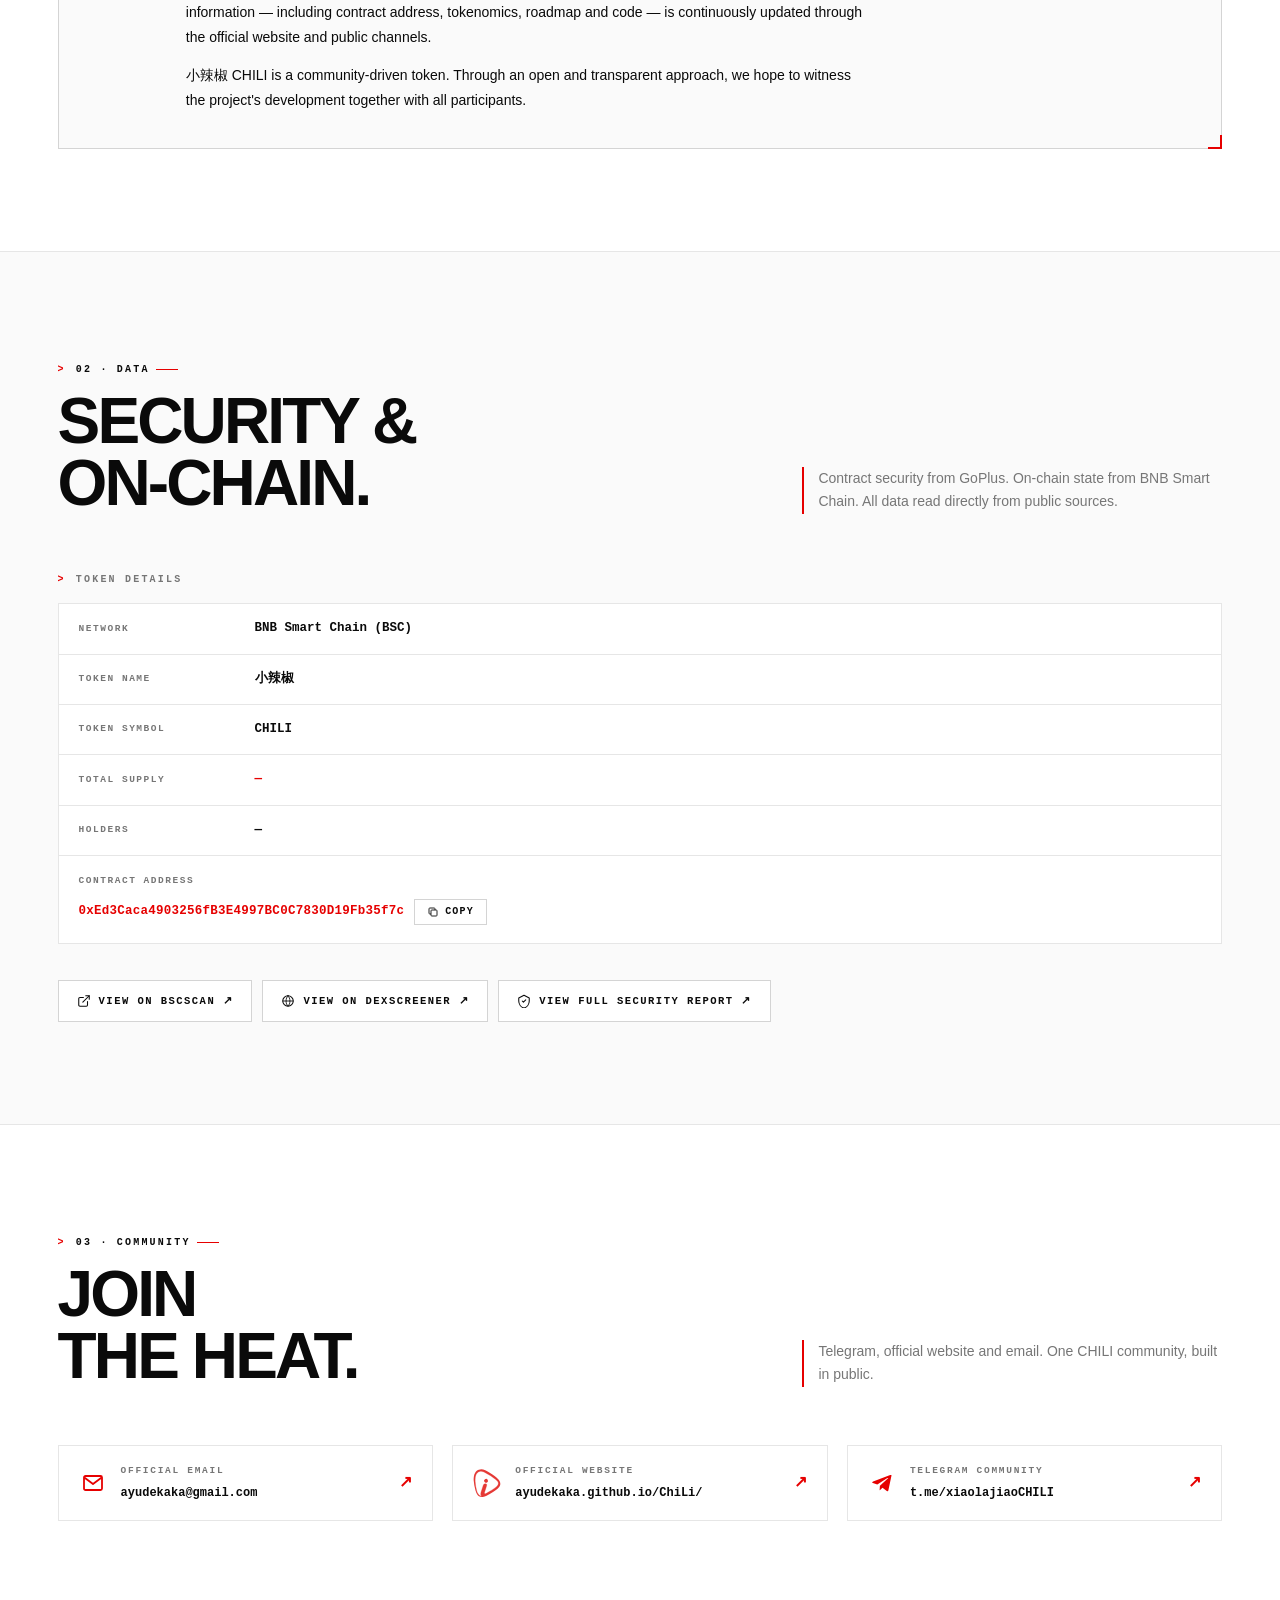
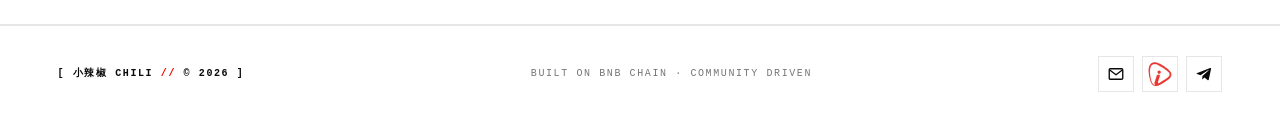
==== commit 043a9aa5: "Update index.html" ====
--- a/index.html
+++ b/index.html
@@ -234,26 +234,19 @@
   background: var(--red);
   color: #fff;
 }
+/* nav-cta 现在是正长方形 */
 .nav-cta{
   display: inline-flex;
   align-items: center;
-  gap: 8px;
-  padding: 10px 18px;
+  gap: 6px;
+  padding: 8px 14px;
   background: var(--red);
   color: #fff;
   font-family: var(--mono);
   font-size: 10.5px;
   font-weight: 800;
-  letter-spacing: .16em;
+  letter-spacing: .14em;
   transition: background .25s, transform .25s;
-  clip-path: polygon(
-    8px 0,
-    100% 0,
-    100% calc(100% - 8px),
-    calc(100% - 8px) 100%,
-    0 100%,
-    0 8px
-  );
 }
 .nav-cta:hover{
   background: var(--red-deep);
@@ -356,12 +349,13 @@
   gap: 10px;
   margin-top: clamp(26px, 3vw, 38px);
 }
+/* btn 现在是正长方形 */
 .btn{
   display: inline-flex;
   align-items: center;
   justify-content: center;
-  gap: 9px;
-  padding: 15px 26px;
+  gap: 8px;
+  padding: 14px 22px;
   border: 1px solid transparent;
   font-family: var(--mono);
   font-size: 11px;
@@ -369,14 +363,6 @@
   letter-spacing: .16em;
   transition: transform .22s, background .22s,
               border-color .22s, color .22s;
-  clip-path: polygon(
-    10px 0,
-    100% 0,
-    100% calc(100% - 10px),
-    calc(100% - 10px) 100%,
-    0 100%,
-    0 10px
-  );
   position: relative;
   cursor: pointer;
 }
@@ -759,7 +745,7 @@
   background: var(--bg-2);
 }
 
-/* MARQUEE —— 纯红色横条 */
+/* MARQUEE */
 .marquee{
   background: var(--red);
   color: #fff;
@@ -806,13 +792,6 @@
   border-bottom: 1px solid var(--line);
   position: relative;
   background: #ffffff;
-}
-.section::before{
-  content: "";
-  position: absolute;
-  top: -1px; left: 0;
-  width: 42px; height: 2px;
-  background: var(--red);
 }
 .section--soft{ background: var(--bg-2); }
 
@@ -973,10 +952,6 @@
   color: var(--ink);
   max-width: 88ch;
 }
-.about-note p + p{
-  color: var(--muted);
-  font-size: clamp(13px, 1vw, 14.5px);
-}
 .about-note strong{
   color: var(--red);
   font-weight: 700;
@@ -1205,13 +1180,6 @@
   background: #fff;
   border-top: 1px solid var(--line);
   position: relative;
-}
-footer::before{
-  content: "";
-  position: absolute;
-  top: -1px; left: 0;
-  width: 42px; height: 2px;
-  background: var(--red);
 }
 .footer-inner{
   display: flex;
@@ -1362,24 +1330,41 @@
     padding: 9px 12px;
   }
 
-  .hero-actions{ flex-direction: column; align-items: stretch; }
-  .btn{ width: 100%; }
+  /* 手机端：两个按钮并排、正长方形、更小巧 */
+  .hero-actions{
+    flex-direction: row;
+    flex-wrap: nowrap;
+    align-items: stretch;
+    gap: 8px;
+  }
+  .btn{
+    flex: 1 1 0;
+    width: auto;
+    padding: 12px 10px;
+    font-size: 10px;
+    letter-spacing: .1em;
+    gap: 6px;
+  }
+
+  /* 手机端：导航栏按钮小巧，正长方形 */
+  .nav-inner{
+    height: 64px;
+  }
+  .logo img{
+    height: 36px;
+    max-width: 150px;
+  }
+  .logo-text {
+    font-size: 14px;
+  }
+  .nav-cta{
+    padding: 7px 10px;
+    font-size: 9px;
+    letter-spacing: .1em;
+  }
+  .lang-switch button{ padding: 6px 7px; font-size: 9px; }
 
   .footer-inner{ flex-direction: column; align-items: flex-start; }
-
-  .nav-cta{ padding: 9px 12px; font-size: 9.5px; }
-  .lang-switch button{ padding: 7px 9px; font-size: 9.5px; }
-
-  .nav-inner{
-    height: 70px;
-  }
-  .logo img{
-    height: 40px;
-    max-width: 160px;
-  }
-  .logo-text {
-    font-size: 15px;
-  }
 }
 </style>
 </head>
@@ -1650,14 +1635,28 @@
     <div class="about-note">
       <div class="about-note-mark">//</div>
       <div class="about-note-body">
-        <div class="about-note-tag" data-en="FOUNDER DISCLOSURE" data-zh="创始说明">创始说明</div>
-        <p data-en-html="CHILI does not have a traditional team structure. <strong>Contract address, tokenomics, roadmap and code</strong> are continuously updated through the official website and public channels."
-           data-zh-html="CHILI 不设立传统团队架构。<strong>合约地址、代币经济模型、发展规划和代码信息</strong>均通过官方网站及公开渠道持续更新。">
-          CHILI 不设立传统团队架构。<strong>合约地址、代币经济模型、发展规划和代码信息</strong>均通过官方网站及公开渠道持续更新。
+        <div class="about-note-tag"
+             data-en="PROJECT &amp; FOUNDER DISCLOSURE"
+             data-zh="项目方与创始人说明">项目方与创始人说明</div>
+
+        <p data-en="小辣椒 CHILI was initiated and created by an independent developer, and is currently developed, maintained and built by an individual."
+           data-zh="小辣椒 CHILI 由独立开发者发起创建，目前由个人负责项目开发、维护与建设。">
+          小辣椒 CHILI 由独立开发者发起创建，目前由个人负责项目开发、维护与建设。
         </p>
-        <p data-en="The intention is to witness the project's development together with participants, through an open and transparent approach."
-           data-zh="希望通过公开透明的方式，与参与者共同见证项目的发展过程。">
-          希望通过公开透明的方式，与参与者共同见证项目的发展过程。
+
+        <p data-en="The founder is responsible for smart contract deployment, official website construction, project documentation maintenance, and community operations."
+           data-zh="创始人负责智能合约部署、官方网站建设、项目文档维护以及社区运营等相关工作。">
+          创始人负责智能合约部署、官方网站建设、项目文档维护以及社区运营等相关工作。
+        </p>
+
+        <p data-en="CHILI does not have a traditional team structure and is at an early stage of development. Project-related information — including contract address, tokenomics, roadmap and code — is continuously updated through the official website and public channels."
+           data-zh="CHILI 不设立传统团队架构，项目目前处于早期发展阶段。项目相关信息，包括合约地址、代币经济模型、发展规划和代码信息，均通过官方网站及公开渠道持续更新。">
+          CHILI 不设立传统团队架构，项目目前处于早期发展阶段。项目相关信息，包括合约地址、代币经济模型、发展规划和代码信息，均通过官方网站及公开渠道持续更新。
+        </p>
+
+        <p data-en="小辣椒 CHILI is a community-driven token. Through an open and transparent approach, we hope to witness the project's development together with all participants."
+           data-zh="小辣椒 CHILI 是一个社区驱动型代币，希望通过公开透明的方式，与参与者共同见证项目的发展过程。">
+          小辣椒 CHILI 是一个社区驱动型代币，希望通过公开透明的方式，与参与者共同见证项目的发展过程。
         </p>
       </div>
     </div>
@@ -1682,8 +1681,6 @@
         合约安全来自 GoPlus 检测。链上状态来自 BNB Smart Chain。所有数据均直接读取自公开来源。
       </p>
     </div>
-
-    <!-- 安全检测卡片已移除，数据仅显示在顶部滚动条 -->
 
     <div class="detail-section">
       <div class="detail-header">
@@ -1898,8 +1895,7 @@
     });
   }
 
-  function setCheck(id, value, status){
-    // 卡片已被移除，这里只同步到跑马灯
+  function setCheck(id, value){
     const key = id.charAt(0).toLowerCase() + id.slice(1);
     if (key !== 'buyTax' && key !== 'sellTax') {
       setMarqueeValue(key, value);
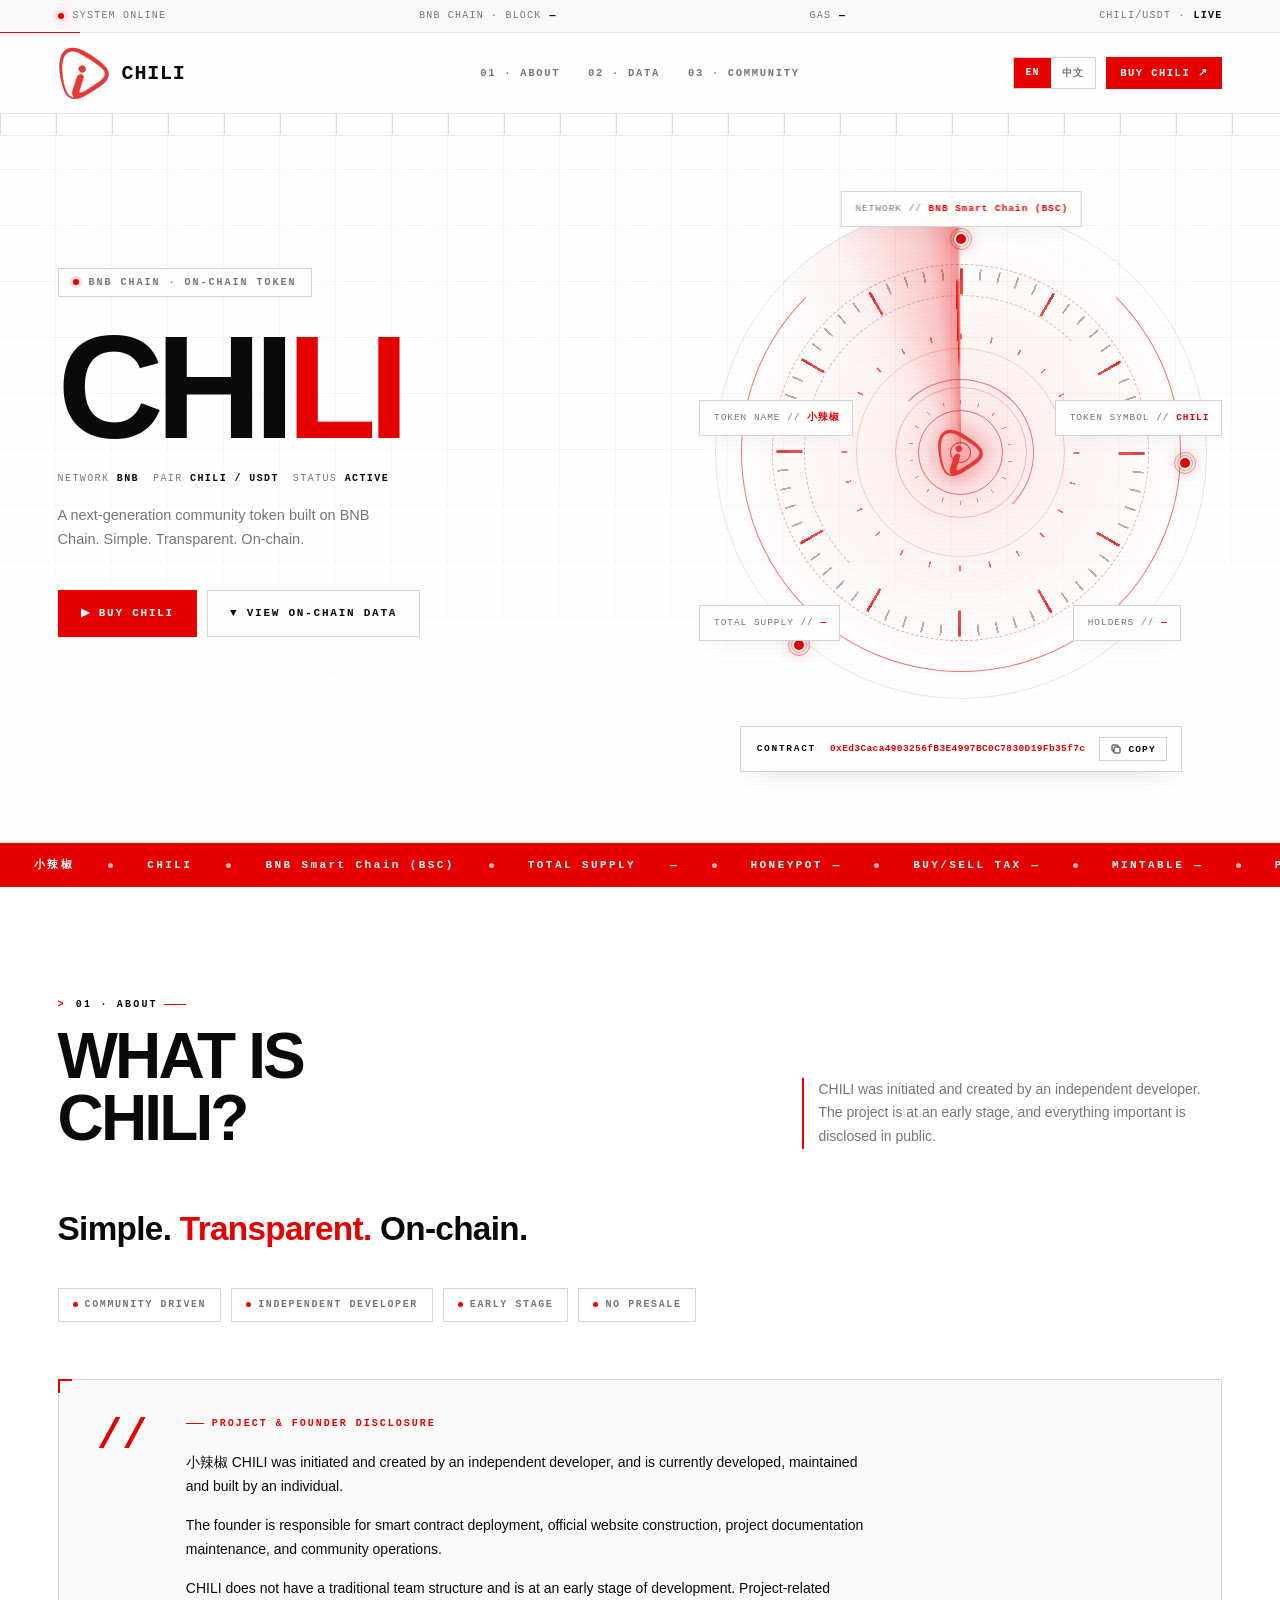
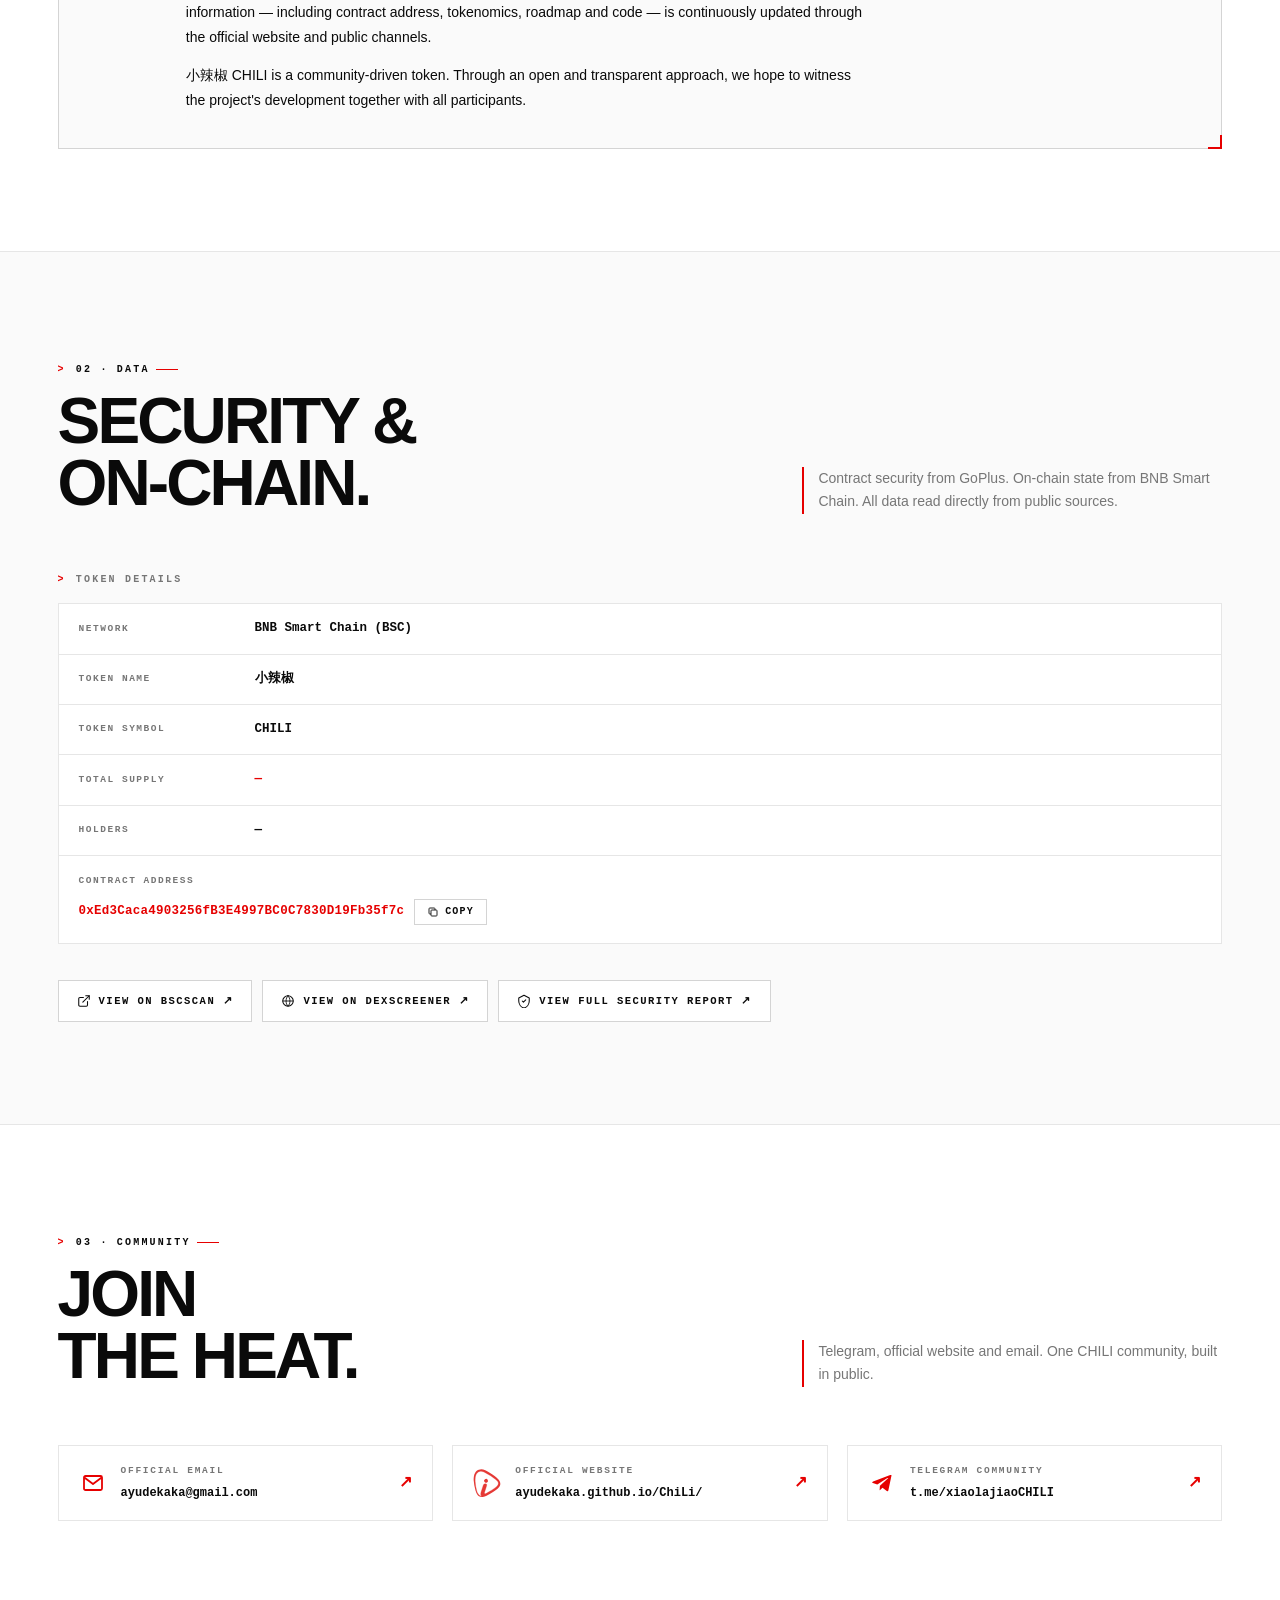
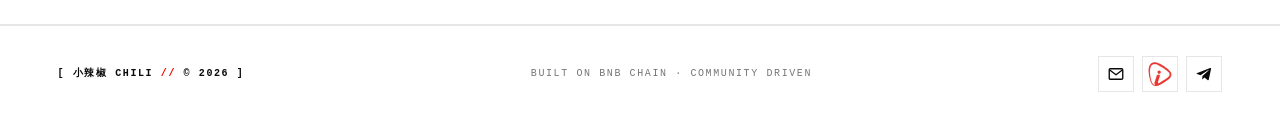
==== commit b8200765: "Update index.html" ====
--- a/index.html
+++ b/index.html
@@ -234,7 +234,6 @@
   background: var(--red);
   color: #fff;
 }
-/* nav-cta 现在是正长方形 */
 .nav-cta{
   display: inline-flex;
   align-items: center;
@@ -349,7 +348,6 @@
   gap: 10px;
   margin-top: clamp(26px, 3vw, 38px);
 }
-/* btn 现在是正长方形 */
 .btn{
   display: inline-flex;
   align-items: center;
@@ -676,12 +674,12 @@
 .readout b{ color: var(--ink); font-weight: 700; }
 .readout b.red{ color: var(--red); }
 
-/* 环形布局 */
+/* 环形布局 —— 持币人数（readout-4）往左靠 */
 .readout-1{ top: 0;    left: 50%; transform: translateX(-50%); }
 .readout-2{ top: 40%;  left: 0; }
 .readout-5{ top: 40%;  right: 0; }
 .readout-3{ bottom: 14%; left: 0; }
-.readout-4{ bottom: 14%; right: 0; }
+.readout-4{ bottom: 14%; right: 8%; }
 
 .contract-strip{
   position: absolute;
@@ -1272,7 +1270,8 @@
   .readout-2{ top: 42%; left: -4px; }
   .readout-5{ top: 42%; right: -4px; }
   .readout-3{ bottom: 12%; left: -4px; }
-  .readout-4{ bottom: 12%; right: -4px; }
+  /* 手机端持币人数往左靠一点 */
+  .readout-4{ bottom: 12%; right: 4%; }
 
   .contract-strip{
     bottom: -70px;
@@ -1330,7 +1329,7 @@
     padding: 9px 12px;
   }
 
-  /* 手机端：两个按钮并排、正长方形、更小巧 */
+  /* 手机端：两个按钮并排、正长方形 */
   .hero-actions{
     flex-direction: row;
     flex-wrap: nowrap;
@@ -1347,16 +1346,9 @@
   }
 
   /* 手机端：导航栏按钮小巧，正长方形 */
-  .nav-inner{
-    height: 64px;
-  }
-  .logo img{
-    height: 36px;
-    max-width: 150px;
-  }
-  .logo-text {
-    font-size: 14px;
-  }
+  .nav-inner{ height: 64px; }
+  .logo img{ height: 36px; max-width: 150px; }
+  .logo-text { font-size: 14px; }
   .nav-cta{
     padding: 7px 10px;
     font-size: 9px;
@@ -1364,7 +1356,27 @@
   }
   .lang-switch button{ padding: 6px 7px; font-size: 9px; }
 
-  .footer-inner{ flex-direction: column; align-items: flex-start; }
+  /* 手机端页脚：居中、拉开间距（图标大小不变） */
+  footer{
+    padding-block: 40px;
+  }
+  .footer-inner{
+    flex-direction: column;
+    align-items: center;
+    justify-content: center;
+    gap: 20px;
+    text-align: center;
+  }
+  .footer-inner .brand{
+    order: 1;
+  }
+  .footer-inner > span[data-en]{
+    order: 2;
+  }
+  .footer-links{
+    order: 3;
+    gap: 14px;
+  }
 }
 </style>
 </head>
@@ -1939,7 +1951,7 @@
       }
 
       if (data.total_supply) {
-        const s = fmt(Number(data.total_supply)) + ' CHILI';
+        const s = fmt(Number(data.total_supply)) + ' 枚';
         chainDataCache.supply = s;
         setText('supplyHero', s);
         setText('statSupply', s);
@@ -1991,7 +2003,7 @@
         const f = fraction.toString().padStart(decimals, '0').slice(0, 4);
         display = Number(whole).toLocaleString('en-US') + '.' + f;
       }
-      return display + ' CHILI';
+      return display + ' 枚';
     } catch(e) { return null; }
   }
 
@@ -2016,7 +2028,7 @@
     }
     const gp = await fetchGoPlus();
     if (gp && gp.total_supply) {
-      const s = fmt(Number(gp.total_supply)) + ' CHILI';
+      const s = fmt(Number(gp.total_supply)) + ' 枚';
       chainDataCache.supply = s;
       setText('supplyHero', s);
       setText('statSupply', s);
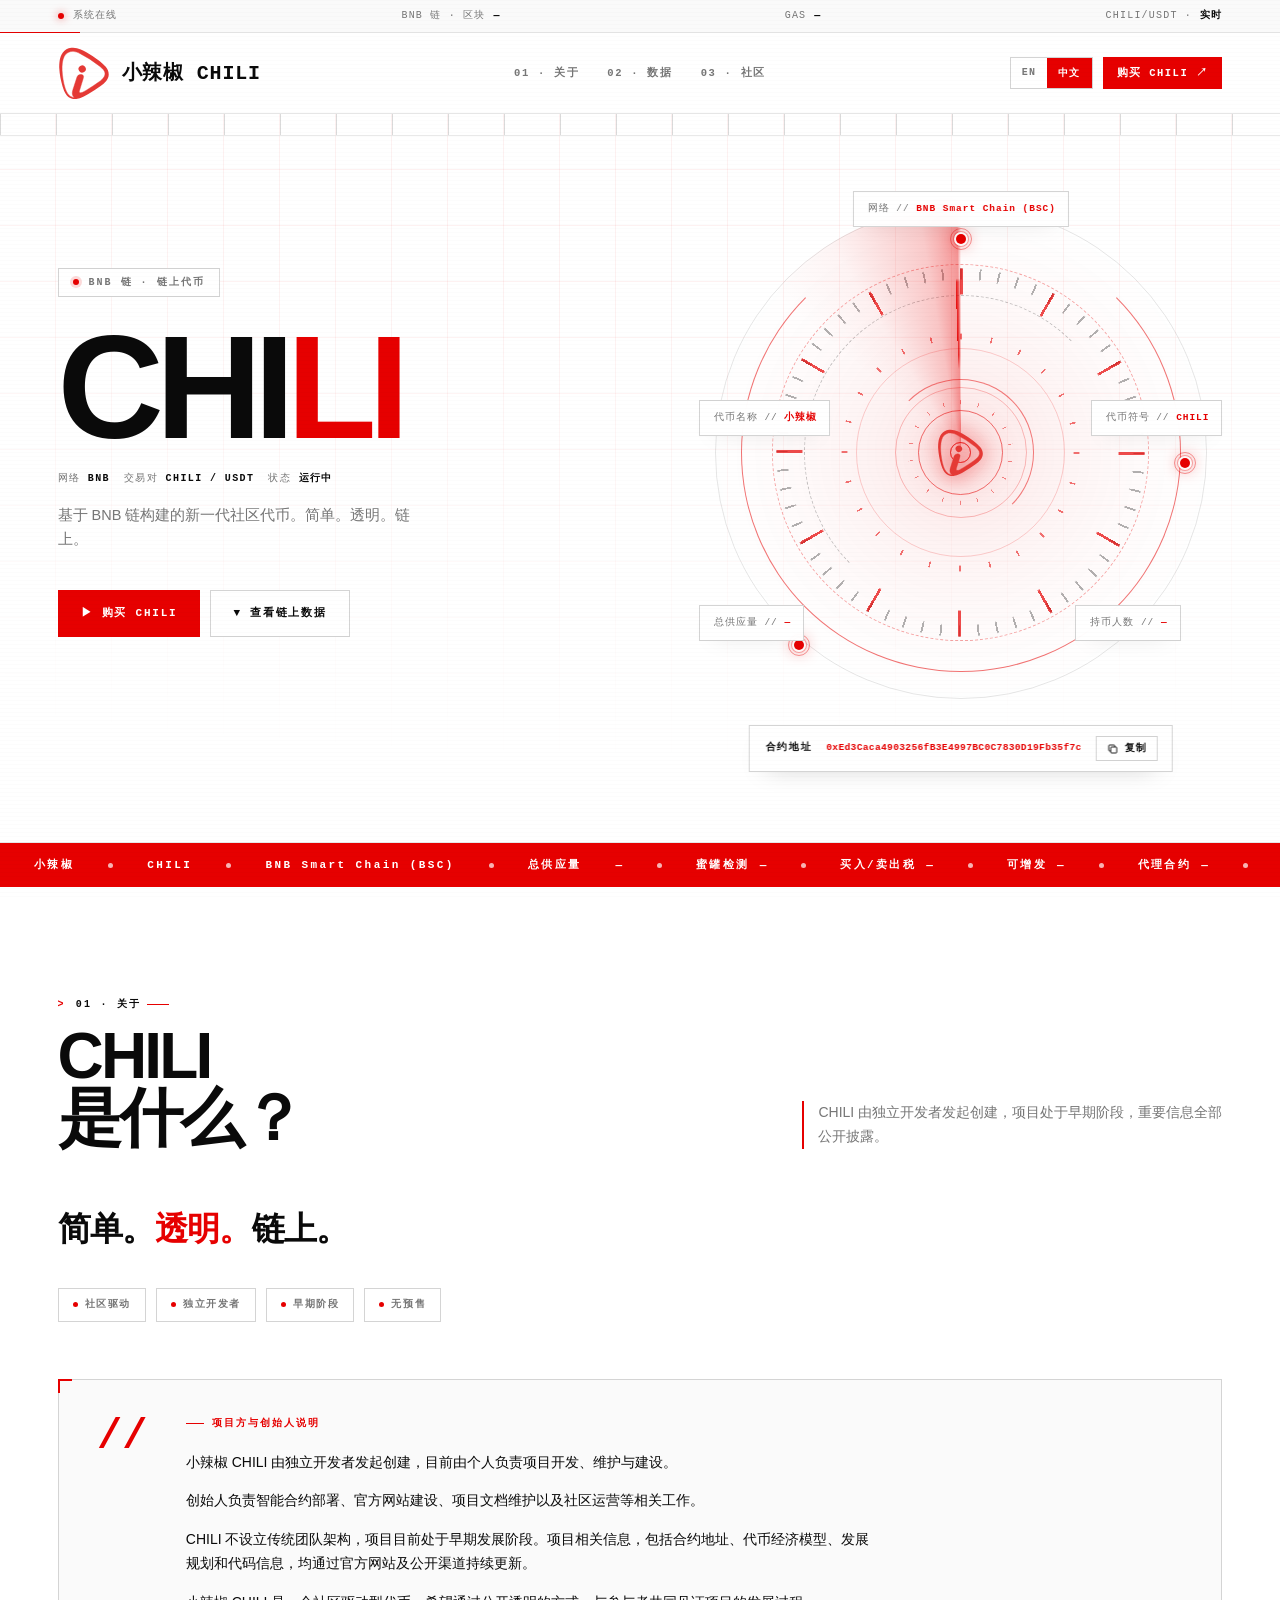
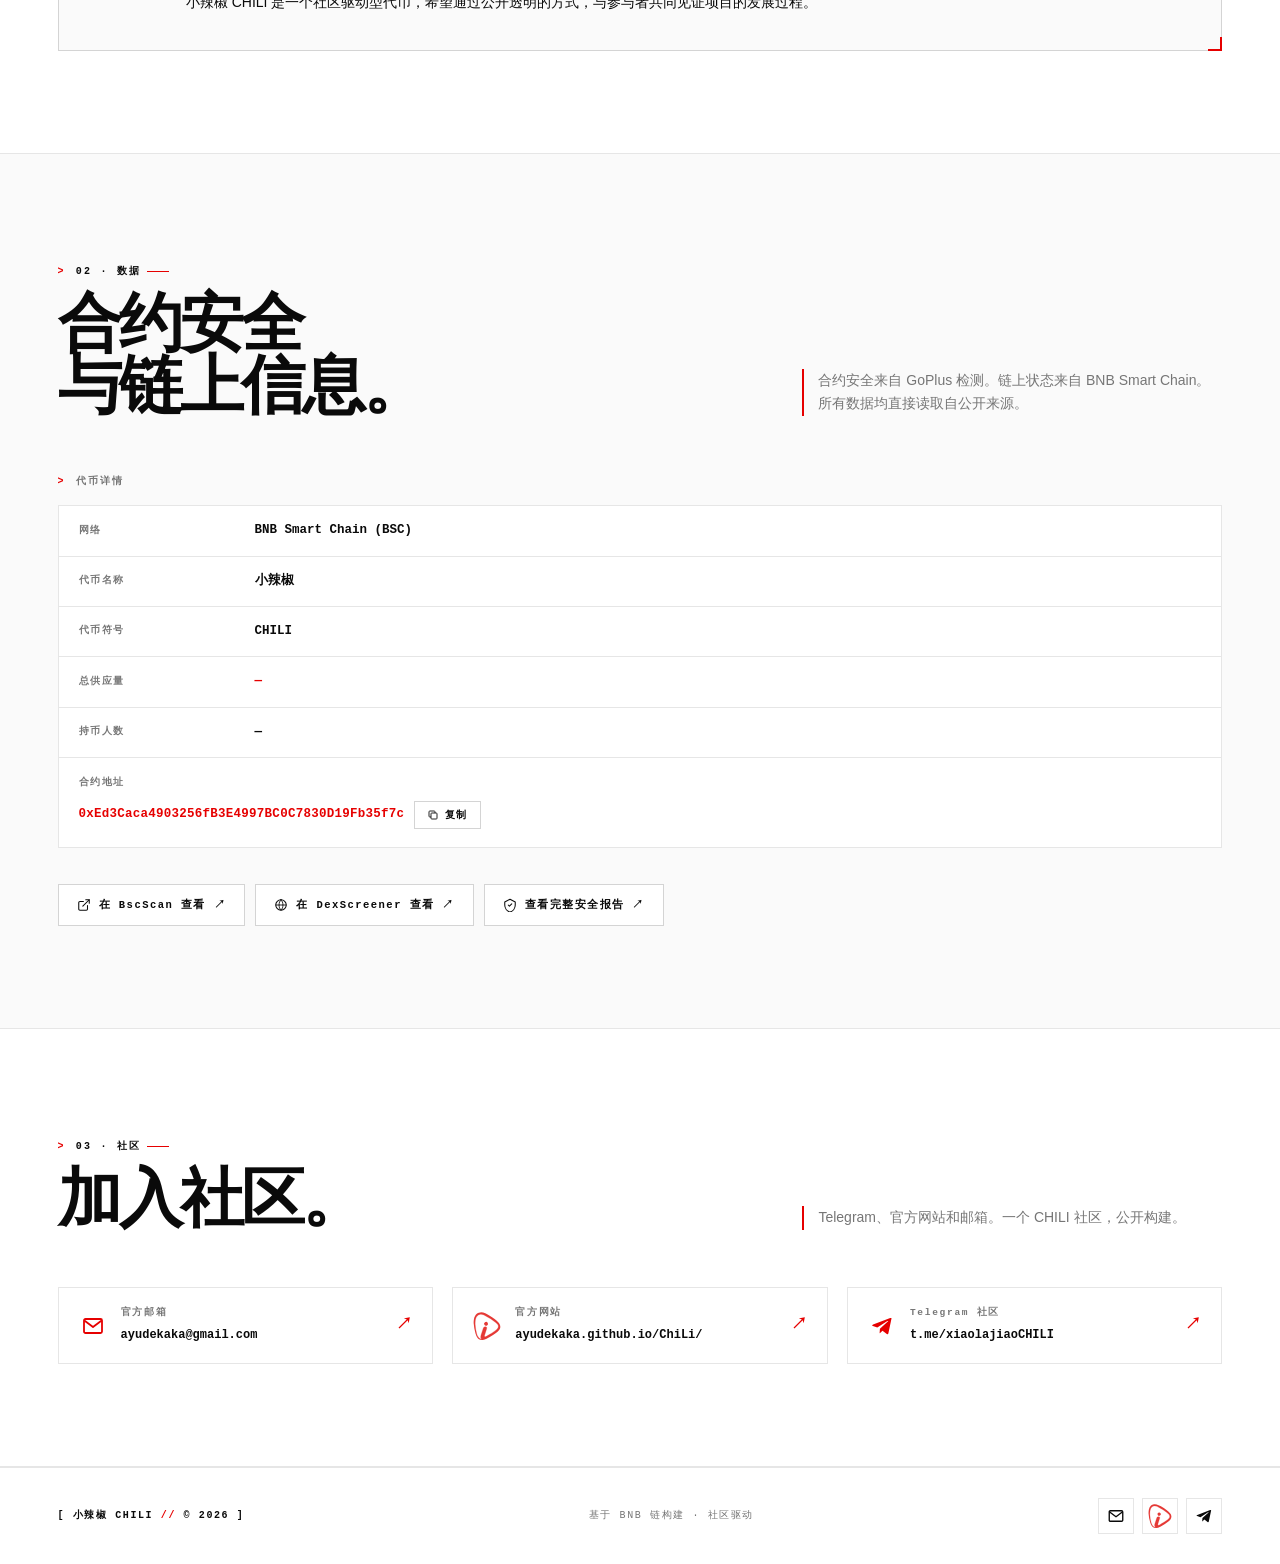
==== commit 458fac01: "Update index.html" ====
--- a/index.html
+++ b/index.html
@@ -553,7 +553,6 @@
     transparent 24%, #000 28%, #000 49%, transparent 50%);
 }
 
-/* 圆心：显示 Logo */
 .hv-core{
   position: relative;
   z-index: 6;
@@ -674,7 +673,6 @@
 .readout b{ color: var(--ink); font-weight: 700; }
 .readout b.red{ color: var(--red); }
 
-/* 环形布局 —— 持币人数（readout-4）往左靠 */
 .readout-1{ top: 0;    left: 50%; transform: translateX(-50%); }
 .readout-2{ top: 40%;  left: 0; }
 .readout-5{ top: 40%;  right: 0; }
@@ -1228,7 +1226,6 @@
 
 /* RESPONSIVE */
 @media (max-width: 1080px){
-  .topbar-inner span:nth-child(n+3){ display: none; }
   .nav-links{ display: none; }
   .nav-inner{ grid-template-columns: 1fr auto; }
 
@@ -1252,7 +1249,19 @@
 }
 
 @media (max-width: 680px){
-  .topbar-inner span:nth-child(n+2){ display: none; }
+  .topbar-inner{
+    gap: 6px;
+    font-size: 8.5px;
+    letter-spacing: .02em;
+    height: 28px;
+    justify-content: space-between;
+  }
+  .topbar-inner b{ margin-left: 3px; }
+  .topbar-item{ gap: 1px; }
+  .dot{
+    width: 5px; height: 5px;
+    margin-right: 4px;
+  }
 
   .hero-ruler{ display: none; }
 
@@ -1270,7 +1279,6 @@
   .readout-2{ top: 42%; left: -4px; }
   .readout-5{ top: 42%; right: -4px; }
   .readout-3{ bottom: 12%; left: -4px; }
-  /* 手机端持币人数往左靠一点 */
   .readout-4{ bottom: 12%; right: 4%; }
 
   .contract-strip{
@@ -1329,7 +1337,6 @@
     padding: 9px 12px;
   }
 
-  /* 手机端：两个按钮并排、正长方形 */
   .hero-actions{
     flex-direction: row;
     flex-wrap: nowrap;
@@ -1345,7 +1352,6 @@
     gap: 6px;
   }
 
-  /* 手机端：导航栏按钮小巧，正长方形 */
   .nav-inner{ height: 64px; }
   .logo img{ height: 36px; max-width: 150px; }
   .logo-text { font-size: 14px; }
@@ -1356,7 +1362,6 @@
   }
   .lang-switch button{ padding: 6px 7px; font-size: 9px; }
 
-  /* 手机端页脚：居中、拉开间距（图标大小不变） */
   footer{
     padding-block: 40px;
   }
@@ -1367,12 +1372,8 @@
     gap: 20px;
     text-align: center;
   }
-  .footer-inner .brand{
-    order: 1;
-  }
-  .footer-inner > span[data-en]{
-    order: 2;
-  }
+  .footer-inner .brand{ order: 1; }
+  .footer-inner > span[data-en]{ order: 2; }
   .footer-links{
     order: 3;
     gap: 14px;
@@ -1387,10 +1388,10 @@
   <div class="wrap topbar-inner">
     <span class="topbar-item">
       <i class="dot"></i>
-      <span data-en="SYSTEM ONLINE" data-zh="系统在线">SYSTEM ONLINE</span>
+      <span data-en="SYSTEM ONLINE" data-zh="系统在线">系统在线</span>
     </span>
     <span class="topbar-item">
-      <span data-en="BNB CHAIN · BLOCK" data-zh="BNB 链 · 区块">BNB CHAIN · BLOCK</span>
+      <span data-en="BNB CHAIN · BLOCK" data-zh="BNB 链 · 区块">BNB 链 · 区块</span>
       <b id="blockNum">—</b>
     </span>
     <span class="topbar-item">
@@ -1399,7 +1400,7 @@
     </span>
     <span class="topbar-item" data-en-html="CHILI/USDT · <b>LIVE</b>"
           data-zh-html="CHILI/USDT · <b>实时</b>">
-      CHILI/USDT · <b>LIVE</b>
+      CHILI/USDT · <b>实时</b>
     </span>
   </div>
 </div>
@@ -1423,11 +1424,12 @@
         <button type="button" data-lang="en" class="active">EN</button>
         <button type="button" data-lang="zh">中文</button>
       </div>
+      <!-- ===== 购买按钮链接改为 DexScreener ===== -->
       <a class="nav-cta"
-         href="https://pancakeswap.finance/"
+         href="https://dexscreener.com/bsc/0xEd3Caca4903256fB3E4997BC0C7830D19Fb35f7c"
          target="_blank" rel="noopener"
          data-en="BUY CHILI ↗" data-zh="购买 CHILI ↗">
-        BUY CHILI ↗
+        购买 CHILI ↗
       </a>
     </div>
   </div>
@@ -1442,39 +1444,39 @@
       <div class="hero-eyebrow"
            data-en-html="<i></i> BNB CHAIN · ON-CHAIN TOKEN"
            data-zh-html="<i></i> BNB 链 · 链上代币">
-        <i></i> BNB CHAIN · ON-CHAIN TOKEN
+        <i></i> BNB 链 · 链上代币
       </div>
       <h1 class="hero-title">CHI<span>LI</span></h1>
       <div class="hero-sub">
         <span data-en-html="NETWORK <b>BNB</b>"
               data-zh-html="网络 <b>BNB</b>">
-          NETWORK <b>BNB</b>
+          网络 <b>BNB</b>
         </span>
         <span data-en-html="PAIR <b>CHILI / USDT</b>"
               data-zh-html="交易对 <b>CHILI / USDT</b>">
-          PAIR <b>CHILI / USDT</b>
+          交易对 <b>CHILI / USDT</b>
         </span>
         <span data-en-html="STATUS <b>ACTIVE</b>"
               data-zh-html="状态 <b>运行中</b>">
-          STATUS <b>ACTIVE</b>
+          状态 <b>运行中</b>
         </span>
       </div>
       <p class="hero-desc"
          data-en="A next-generation community token built on BNB Chain. Simple. Transparent. On-chain."
          data-zh="基于 BNB 链构建的新一代社区代币。简单。透明。链上。">
-        A next-generation community token built on BNB Chain.
-        Simple. Transparent. On-chain.
+        基于 BNB 链构建的新一代社区代币。简单。透明。链上。
       </p>
       <div class="hero-actions">
+        <!-- ===== 购买按钮链接改为 DexScreener ===== -->
         <a class="btn btn-primary"
-           href="https://pancakeswap.finance/"
+           href="https://dexscreener.com/bsc/0xEd3Caca4903256fB3E4997BC0C7830D19Fb35f7c"
            target="_blank" rel="noopener"
            data-en="▶ BUY CHILI" data-zh="▶ 购买 CHILI">
-          ▶ BUY CHILI
+          ▶ 购买 CHILI
         </a>
         <a class="btn btn-outline" href="#data"
            data-en="▼ VIEW ON-CHAIN DATA" data-zh="▼ 查看链上数据">
-          ▼ ON-CHAIN DATA
+          ▼ 查看链上数据
         </a>
       </div>
     </div>
@@ -1550,7 +1552,6 @@
 <!-- MARQUEE -->
 <div class="marquee" aria-hidden="true">
   <div class="marquee-track">
-    <!-- ===== 第一组 ===== -->
     <span data-en="小辣椒" data-zh="小辣椒">小辣椒</span><i></i>
     <span data-en="CHILI" data-zh="CHILI">CHILI</span><i></i>
     <span data-en="BNB Smart Chain (BSC)" data-zh="BNB Smart Chain (BSC)">BNB Smart Chain (BSC)</span><i></i>
@@ -1580,7 +1581,6 @@
     <span data-en="COMMUNITY DRIVEN" data-zh="社区驱动">社区驱动</span><i></i>
     <span data-en="ON-CHAIN" data-zh="链上">链上</span><i></i>
 
-    <!-- ===== 第二组（复制，无缝循环） ===== -->
     <span data-en="小辣椒" data-zh="小辣椒">小辣椒</span><i></i>
     <span data-en="CHILI" data-zh="CHILI">CHILI</span><i></i>
     <span data-en="BNB Smart Chain (BSC)" data-zh="BNB Smart Chain (BSC)">BNB Smart Chain (BSC)</span><i></i>
@@ -1617,7 +1617,7 @@
   <div class="wrap">
     <div class="section-head">
       <div>
-        <div class="section-tag" data-en="01 · ABOUT" data-zh="01 · 关于">01 · ABOUT</div>
+        <div class="section-tag" data-en="01 · ABOUT" data-zh="01 · 关于">01 · 关于</div>
         <h2 class="section-title"
             data-en-html="WHAT IS<br>CHILI?"
             data-zh-html="CHILI<br>是什么？">
@@ -1638,10 +1638,10 @@
     </p>
 
     <div class="about-tags">
-      <span class="about-tag" data-en="COMMUNITY DRIVEN" data-zh="社区驱动">COMMUNITY DRIVEN</span>
-      <span class="about-tag" data-en="INDEPENDENT DEVELOPER" data-zh="独立开发者">INDEPENDENT DEVELOPER</span>
-      <span class="about-tag" data-en="EARLY STAGE" data-zh="早期阶段">EARLY STAGE</span>
-      <span class="about-tag" data-en="NO PRESALE" data-zh="无预售">NO PRESALE</span>
+      <span class="about-tag" data-en="COMMUNITY DRIVEN" data-zh="社区驱动">社区驱动</span>
+      <span class="about-tag" data-en="INDEPENDENT DEVELOPER" data-zh="独立开发者">独立开发者</span>
+      <span class="about-tag" data-en="EARLY STAGE" data-zh="早期阶段">早期阶段</span>
+      <span class="about-tag" data-en="NO PRESALE" data-zh="无预售">无预售</span>
     </div>
 
     <div class="about-note">
@@ -1680,7 +1680,7 @@
   <div class="wrap">
     <div class="section-head">
       <div>
-        <div class="section-tag" data-en="02 · DATA" data-zh="02 · 数据">02 · DATA</div>
+        <div class="section-tag" data-en="02 · DATA" data-zh="02 · 数据">02 · 数据</div>
         <h2 class="section-title"
             data-en-html="SECURITY &<br>ON-CHAIN."
             data-zh-html="合约安全<br>与链上信息。">
@@ -1773,7 +1773,7 @@
   <div class="wrap">
     <div class="section-head">
       <div>
-        <div class="section-tag" data-en="03 · COMMUNITY" data-zh="03 · 社区">03 · COMMUNITY</div>
+        <div class="section-tag" data-en="03 · COMMUNITY" data-zh="03 · 社区">03 · 社区</div>
         <h2 class="section-title"
             data-en-html="JOIN<br>THE HEAT."
             data-zh-html="加入社区。">
@@ -1797,7 +1797,7 @@
             </svg>
           </div>
           <div>
-            <div class="contact-link-label" data-en="OFFICIAL EMAIL" data-zh="官方邮箱">OFFICIAL EMAIL</div>
+            <div class="contact-link-label" data-en="OFFICIAL EMAIL" data-zh="官方邮箱">官方邮箱</div>
             <div class="contact-link-value">ayudekaka@gmail.com</div>
           </div>
         </div>
@@ -1810,7 +1810,7 @@
             <img src="logo-red32.svg" alt="小辣椒 CHILI">
           </div>
           <div>
-            <div class="contact-link-label" data-en="OFFICIAL WEBSITE" data-zh="官方网站">OFFICIAL WEBSITE</div>
+            <div class="contact-link-label" data-en="OFFICIAL WEBSITE" data-zh="官方网站">官方网站</div>
             <div class="contact-link-value">ayudekaka.github.io/ChiLi/</div>
           </div>
         </div>
@@ -1825,7 +1825,7 @@
             </svg>
           </div>
           <div>
-            <div class="contact-link-label" data-en="TELEGRAM COMMUNITY" data-zh="Telegram 社区">TELEGRAM COMMUNITY</div>
+            <div class="contact-link-label" data-en="TELEGRAM COMMUNITY" data-zh="Telegram 社区">Telegram 社区</div>
             <div class="contact-link-value">t.me/xiaolajiaoCHILI</div>
           </div>
         </div>
@@ -1841,7 +1841,7 @@
     <span class="brand">[ 小辣椒 CHILI <em>//</em> © 2026 ]</span>
     <span data-en="BUILT ON BNB CHAIN · COMMUNITY DRIVEN"
           data-zh="基于 BNB 链构建 · 社区驱动">
-      BUILT ON BNB CHAIN · COMMUNITY DRIVEN
+      基于 BNB 链构建 · 社区驱动
     </span>
     <div class="footer-links">
       <a href="mailto:ayudekaka@gmail.com" aria-label="Email" title="Email">
@@ -2096,7 +2096,7 @@
 /* 语言切换 */
 (function(){
   const STORAGE_KEY = 'chili-lang';
-  const DEFAULT = 'en';
+  const DEFAULT = 'zh';
   const meta = {
     en: { title: '小辣椒 CHILI — Official Website', htmlLang: 'en' },
     zh: { title: '小辣椒 CHILI 官方网站', htmlLang: 'zh-CN' }
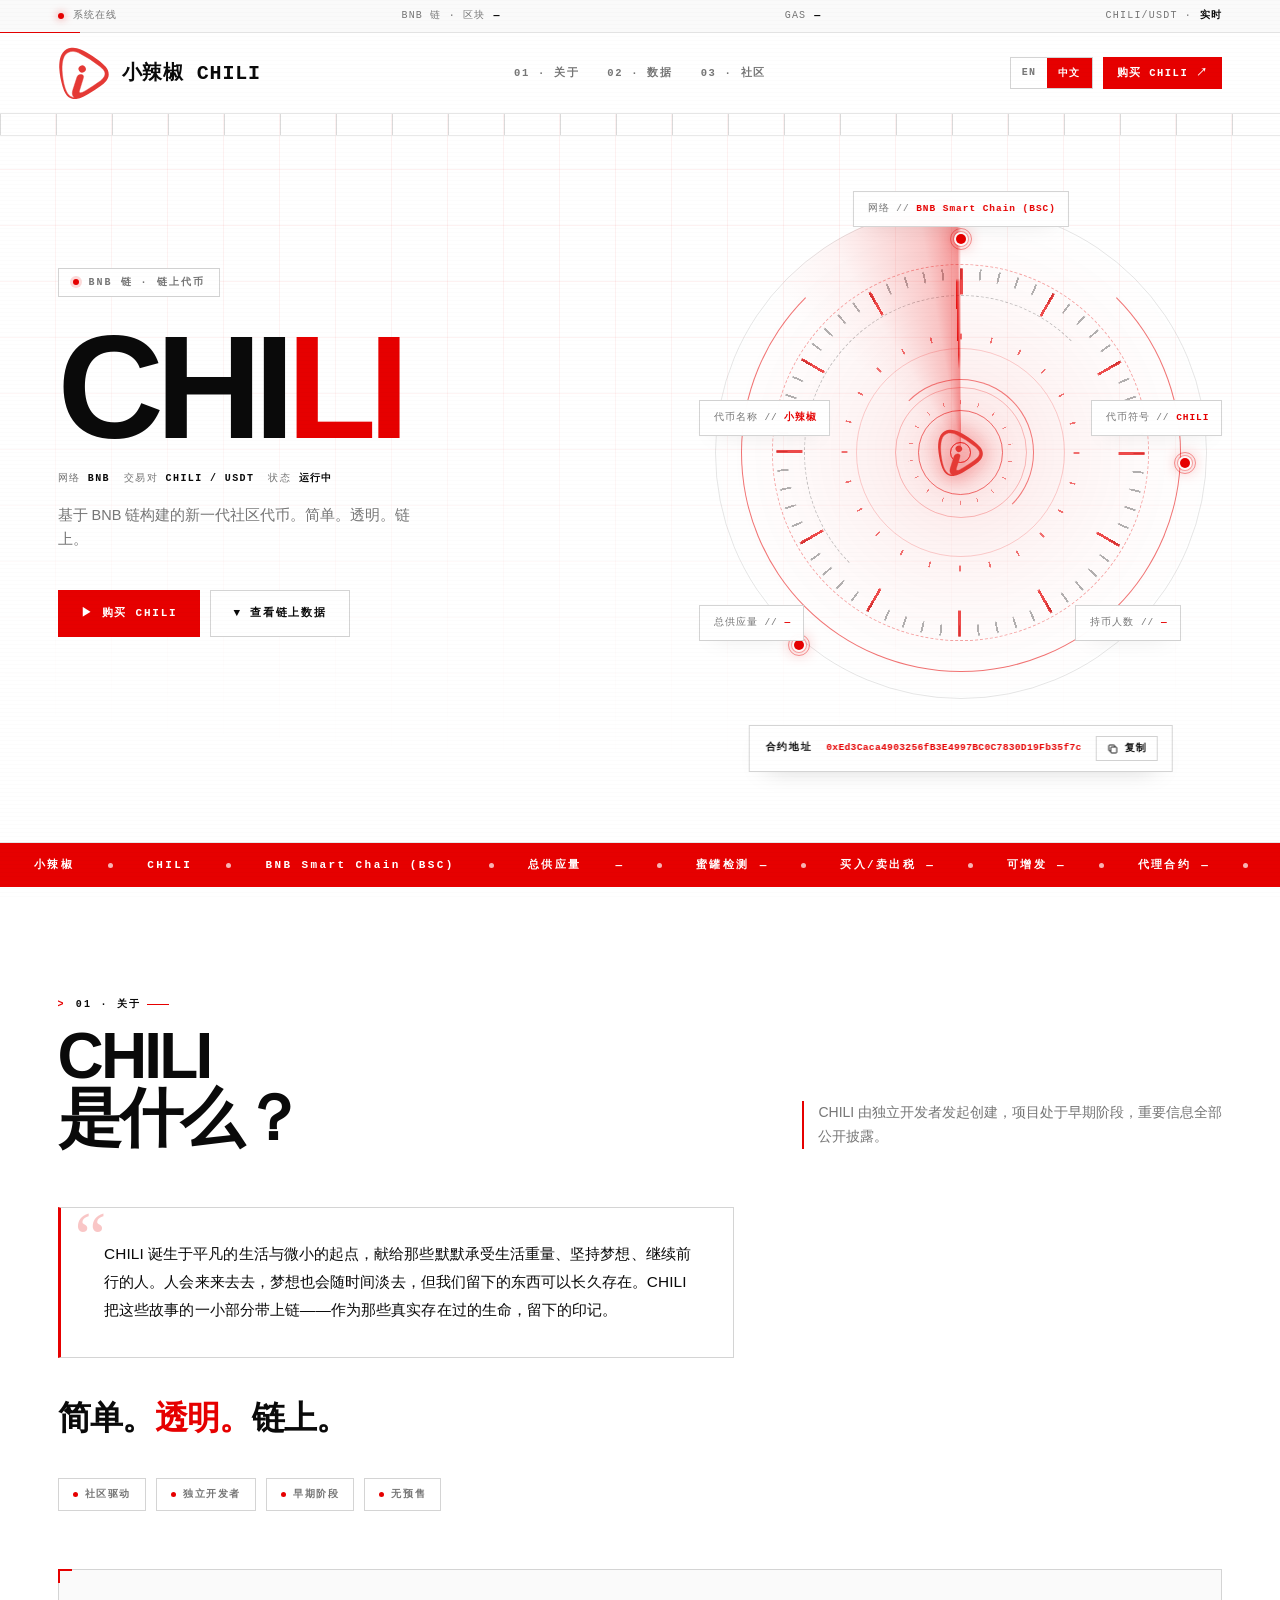
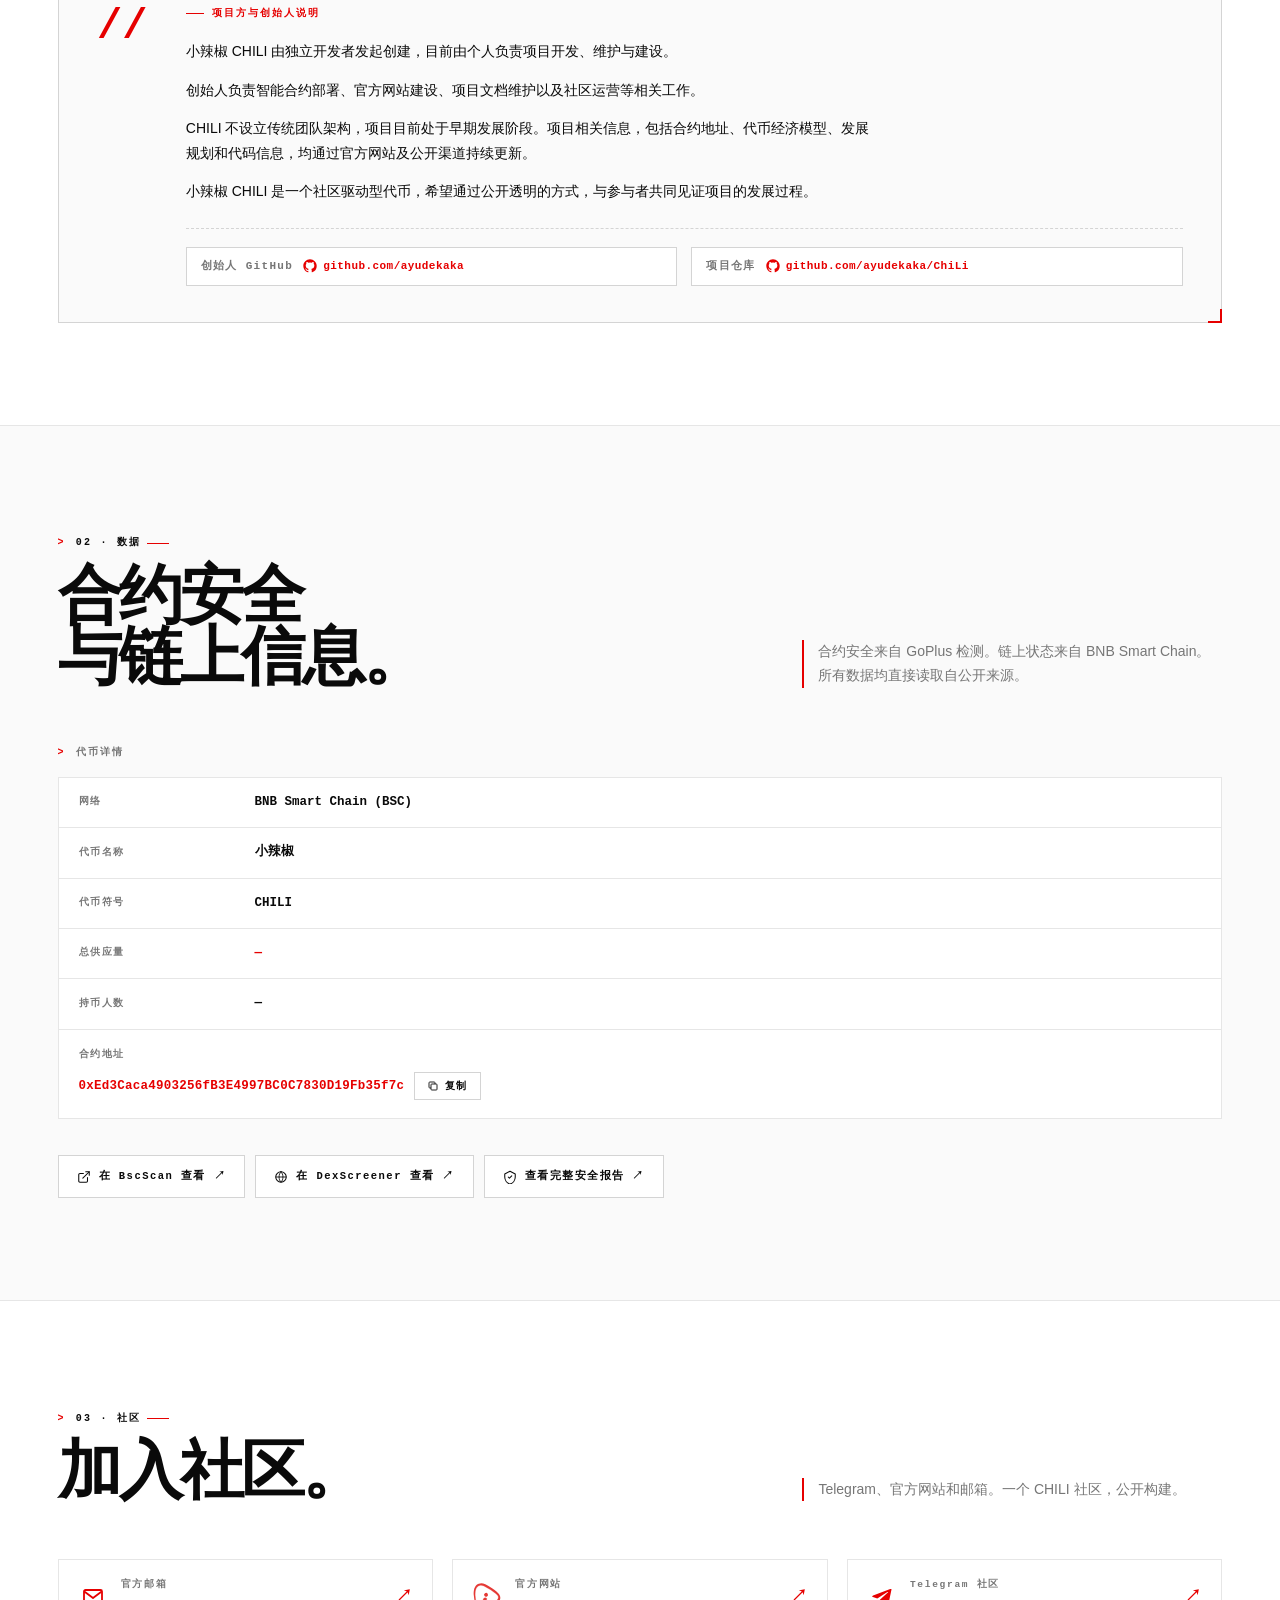
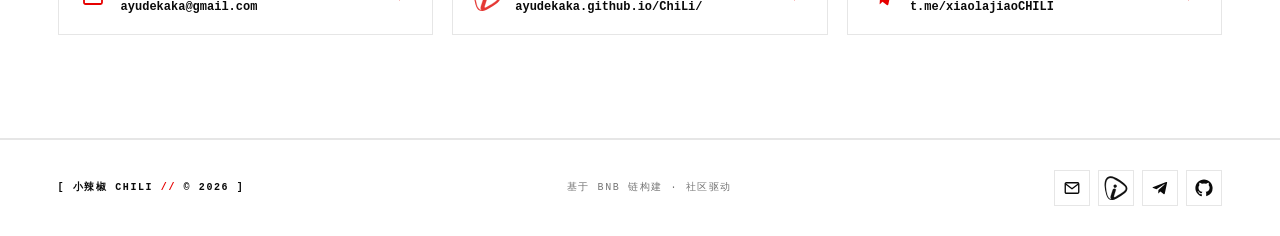
==== commit 72b952e3: "Update index.html" ====
--- a/index.html
+++ b/index.html
@@ -854,6 +854,41 @@
   font-style: normal;
   color: var(--red);
 }
+
+/* ===== 项目宣言 ===== */
+.about-manifesto{
+  position: relative;
+  max-width: 76ch;
+  padding: clamp(20px, 2.6vw, 32px) clamp(20px, 3vw, 36px)
+           clamp(20px, 2.6vw, 32px) clamp(26px, 3.4vw, 44px);
+  border: 1px solid var(--line-2);
+  border-left: 3px solid var(--red);
+  background: #fff;
+  margin-bottom: clamp(28px, 3vw, 42px);
+  z-index: 1;
+}
+.about-manifesto::before{
+  content: "\201C";
+  position: absolute;
+  top: -6px;
+  left: 14px;
+  font-family: Georgia, "Times New Roman", serif;
+  font-size: 72px;
+  line-height: 1;
+  color: var(--red);
+  opacity: .22;
+  user-select: none;
+  pointer-events: none;
+}
+.about-manifesto p{
+  font-size: clamp(15px, 1.2vw, 18px);
+  line-height: 1.85;
+  color: var(--ink);
+  font-weight: 500;
+  letter-spacing: .005em;
+}
+
+/* 关于标签 */
 .about-tags{
   display: flex;
   flex-wrap: wrap;
@@ -953,6 +988,61 @@
   font-weight: 700;
 }
 
+/* 创始人链接块 */
+.about-links{
+  margin-top: 10px;
+  padding-top: 18px;
+  border-top: 1px dashed var(--line-2);
+  display: flex;
+  flex-direction: row;
+  flex-wrap: wrap;
+  gap: 14px;
+}
+.about-link-row{
+  display: flex;
+  align-items: center;
+  gap: 10px;
+  font-family: var(--mono);
+  font-size: 11px;
+  letter-spacing: .04em;
+  flex: 1 1 calc(50% - 7px);
+  min-width: 0;
+  padding: 10px 14px;
+  border: 1px solid var(--line-2);
+  background: #fff;
+  transition: border-color .2s, background .2s, transform .2s;
+}
+.about-link-row:hover{
+  border-color: var(--red);
+  transform: translateY(-1px);
+}
+.about-link-label{
+  color: var(--muted);
+  font-weight: 700;
+  letter-spacing: .12em;
+  white-space: nowrap;
+  flex: 0 0 auto;
+}
+.about-link{
+  display: inline-flex;
+  align-items: center;
+  gap: 6px;
+  color: var(--red);
+  font-weight: 700;
+  word-break: break-all;
+  min-width: 0;
+  transition: color .2s;
+  flex: 1 1 auto;
+}
+.about-link:hover{
+  color: var(--red-deep);
+}
+.about-link svg{
+  width: 14px;
+  height: 14px;
+  flex: 0 0 auto;
+}
+
 /* —— 代币详情表 —— */
 .detail-section{
   position: relative;
@@ -1377,6 +1467,27 @@
   .footer-links{
     order: 3;
     gap: 14px;
+  }
+
+  .about-links{
+    flex-direction: column;
+    gap: 10px;
+  }
+  .about-link-row{
+    flex: 1 1 100%;
+    width: 100%;
+  }
+  .about-link{
+    font-size: 10px;
+  }
+
+  .about-manifesto{
+    padding: 20px 18px 20px 24px;
+  }
+  .about-manifesto::before{
+    font-size: 56px;
+    top: -4px;
+    left: 10px;
   }
 }
 </style>
@@ -1414,9 +1525,9 @@
     </a>
 
     <div class="nav-links">
-      <a href="#about" data-en="01 · ABOUT" data-zh="01 · 关于">01 · ABOUT</a>
-      <a href="#data" data-en="02 · DATA" data-zh="02 · 数据">02 · DATA</a>
-      <a href="#community" data-en="03 · COMMUNITY" data-zh="03 · 社区">03 · COMMUNITY</a>
+      <a href="#about" data-en="01 · ABOUT" data-zh="01 · 关于">01 · 关于</a>
+      <a href="#data" data-en="02 · DATA" data-zh="02 · 数据">02 · 数据</a>
+      <a href="#community" data-en="03 · COMMUNITY" data-zh="03 · 社区">03 · 社区</a>
     </div>
 
     <div class="nav-right">
@@ -1424,7 +1535,6 @@
         <button type="button" data-lang="en" class="active">EN</button>
         <button type="button" data-lang="zh">中文</button>
       </div>
-      <!-- ===== 购买按钮链接改为 DexScreener ===== -->
       <a class="nav-cta"
          href="https://dexscreener.com/bsc/0xEd3Caca4903256fB3E4997BC0C7830D19Fb35f7c"
          target="_blank" rel="noopener"
@@ -1467,7 +1577,6 @@
         基于 BNB 链构建的新一代社区代币。简单。透明。链上。
       </p>
       <div class="hero-actions">
-        <!-- ===== 购买按钮链接改为 DexScreener ===== -->
         <a class="btn btn-primary"
            href="https://dexscreener.com/bsc/0xEd3Caca4903256fB3E4997BC0C7830D19Fb35f7c"
            target="_blank" rel="noopener"
@@ -1631,6 +1740,14 @@
       </p>
     </div>
 
+    <!-- ===== 项目宣言 ===== -->
+    <div class="about-manifesto">
+      <p data-en="Born from ordinary lives and humble beginnings, CHILI is a tribute to those who quietly carry the weight of life, hold on to their dreams, and keep moving forward. People may come and go, and dreams may fade with time, but what we leave behind can endure. CHILI carries a small piece of these stories onto the blockchain — a lasting mark of lives that mattered."
+         data-zh="CHILI 诞生于平凡的生活与微小的起点，献给那些默默承受生活重量、坚持梦想、继续前行的人。人会来来去去，梦想也会随时间淡去，但我们留下的东西可以长久存在。CHILI 把这些故事的一小部分带上链——作为那些真实存在过的生命，留下的印记。">
+        CHILI 诞生于平凡的生活与微小的起点，献给那些默默承受生活重量、坚持梦想、继续前行的人。人会来来去去，梦想也会随时间淡去，但我们留下的东西可以长久存在。CHILI 把这些故事的一小部分带上链——作为那些真实存在过的生命，留下的印记。
+      </p>
+    </div>
+
     <p class="about-statement"
        data-en-html="Simple. <em>Transparent.</em> On-chain."
        data-zh-html="简单。<em>透明。</em>链上。">
@@ -1670,6 +1787,34 @@
            data-zh="小辣椒 CHILI 是一个社区驱动型代币，希望通过公开透明的方式，与参与者共同见证项目的发展过程。">
           小辣椒 CHILI 是一个社区驱动型代币，希望通过公开透明的方式，与参与者共同见证项目的发展过程。
         </p>
+
+        <!-- ===== 创始人 / 仓库链接 ===== -->
+        <div class="about-links">
+          <div class="about-link-row">
+            <span class="about-link-label"
+                  data-en="FOUNDER GITHUB" data-zh="创始人 GitHub">创始人 GitHub</span>
+            <a class="about-link"
+               href="https://github.com/ayudekaka"
+               target="_blank" rel="noopener">
+              <svg viewBox="0 0 24 24" fill="currentColor" xmlns="http://www.w3.org/2000/svg" aria-hidden="true">
+                <path d="M12 .5C5.73.5.5 5.73.5 12c0 5.08 3.29 9.39 7.86 10.91.58.11.79-.25.79-.56 0-.28-.01-1.02-.02-2-3.2.7-3.88-1.54-3.88-1.54-.53-1.34-1.29-1.7-1.29-1.7-1.05-.72.08-.71.08-.71 1.16.08 1.78 1.19 1.78 1.19 1.03 1.77 2.71 1.26 3.37.96.1-.75.4-1.26.73-1.55-2.55-.29-5.24-1.28-5.24-5.69 0-1.26.45-2.29 1.19-3.1-.12-.29-.52-1.46.11-3.05 0 0 .97-.31 3.18 1.18a11.1 11.1 0 0 1 5.8 0c2.2-1.49 3.17-1.18 3.17-1.18.63 1.59.23 2.76.11 3.05.74.81 1.19 1.84 1.19 3.1 0 4.42-2.69 5.39-5.25 5.68.41.35.78 1.05.78 2.12 0 1.53-.01 2.77-.01 3.15 0 .31.21.68.8.56A11.5 11.5 0 0 0 23.5 12C23.5 5.73 18.27.5 12 .5z"/>
+              </svg>
+              github.com/ayudekaka
+            </a>
+          </div>
+          <div class="about-link-row">
+            <span class="about-link-label"
+                  data-en="REPOSITORY" data-zh="项目仓库">项目仓库</span>
+            <a class="about-link"
+               href="https://github.com/ayudekaka/ChiLi"
+               target="_blank" rel="noopener">
+              <svg viewBox="0 0 24 24" fill="currentColor" xmlns="http://www.w3.org/2000/svg" aria-hidden="true">
+                <path d="M12 .5C5.73.5.5 5.73.5 12c0 5.08 3.29 9.39 7.86 10.91.58.11.79-.25.79-.56 0-.28-.01-1.02-.02-2-3.2.7-3.88-1.54-3.88-1.54-.53-1.34-1.29-1.7-1.29-1.7-1.05-.72.08-.71.08-.71 1.16.08 1.78 1.19 1.78 1.19 1.03 1.77 2.71 1.26 3.37.96.1-.75.4-1.26.73-1.55-2.55-.29-5.24-1.28-5.24-5.69 0-1.26.45-2.29 1.19-3.1-.12-.29-.52-1.46.11-3.05 0 0 .97-.31 3.18 1.18a11.1 11.1 0 0 1 5.8 0c2.2-1.49 3.17-1.18 3.17-1.18.63 1.59.23 2.76.11 3.05.74.81 1.19 1.84 1.19 3.1 0 4.42-2.69 5.39-5.25 5.68.41.35.78 1.05.78 2.12 0 1.53-.01 2.77-.01 3.15 0 .31.21.68.8.56A11.5 11.5 0 0 0 23.5 12C23.5 5.73 18.27.5 12 .5z"/>
+              </svg>
+              github.com/ayudekaka/ChiLi
+            </a>
+          </div>
+        </div>
       </div>
     </div>
   </div>
@@ -1850,12 +1995,18 @@
           <path d="M4 7L12 13L20 7" stroke="currentColor" stroke-width="1.8" stroke-linecap="round" stroke-linejoin="round"/>
         </svg>
       </a>
+      <!-- ===== 页脚 logo 改成黑色版 logo01-32x32.svg ===== -->
       <a href="https://ayudekaka.github.io/ChiLi/" target="_blank" rel="noopener" aria-label="Website" title="Website">
-        <img src="logo-red32.svg" alt="小辣椒 CHILI">
+        <img src="logo01-32x32.svg" alt="小辣椒 CHILI">
       </a>
       <a href="https://t.me/xiaolajiaoCHILI" target="_blank" rel="noopener" aria-label="Telegram" title="Telegram">
         <svg viewBox="0 0 24 24" fill="none" xmlns="http://www.w3.org/2000/svg">
           <path d="M21.5 4.5L18.4 19.2C18.2 20.2 17.6 20.5 16.8 20L12.5 16.8L10.4 18.8C10.2 19 10 19.2 9.6 19.2L9.9 14.7L18.1 7.3C18.5 7 18 6.8 17.4 7.1L7.3 13.5L2.9 12.1C1.9 11.8 1.9 11.1 3.1 10.6L20.2 4C21 3.7 21.8 4 21.5 4.5Z" fill="currentColor"/>
+        </svg>
+      </a>
+      <a href="https://github.com/ayudekaka/ChiLi" target="_blank" rel="noopener" aria-label="GitHub" title="GitHub">
+        <svg viewBox="0 0 24 24" fill="currentColor" xmlns="http://www.w3.org/2000/svg">
+          <path d="M12 .5C5.73.5.5 5.73.5 12c0 5.08 3.29 9.39 7.86 10.91.58.11.79-.25.79-.56 0-.28-.01-1.02-.02-2-3.2.7-3.88-1.54-3.88-1.54-.53-1.34-1.29-1.7-1.29-1.7-1.05-.72.08-.71.08-.71 1.16.08 1.78 1.19 1.78 1.19 1.03 1.77 2.71 1.26 3.37.96.1-.75.4-1.26.73-1.55-2.55-.29-5.24-1.28-5.24-5.69 0-1.26.45-2.29 1.19-3.1-.12-.29-.52-1.46.11-3.05 0 0 .97-.31 3.18 1.18a11.1 11.1 0 0 1 5.8 0c2.2-1.49 3.17-1.18 3.17-1.18.63 1.59.23 2.76.11 3.05.74.81 1.19 1.84 1.19 3.1 0 4.42-2.69 5.39-5.25 5.68.41.35.78 1.05.78 2.12 0 1.53-.01 2.77-.01 3.15 0 .31.21.68.8.56A11.5 11.5 0 0 0 23.5 12C23.5 5.73 18.27.5 12 .5z"/>
         </svg>
       </a>
     </div>
